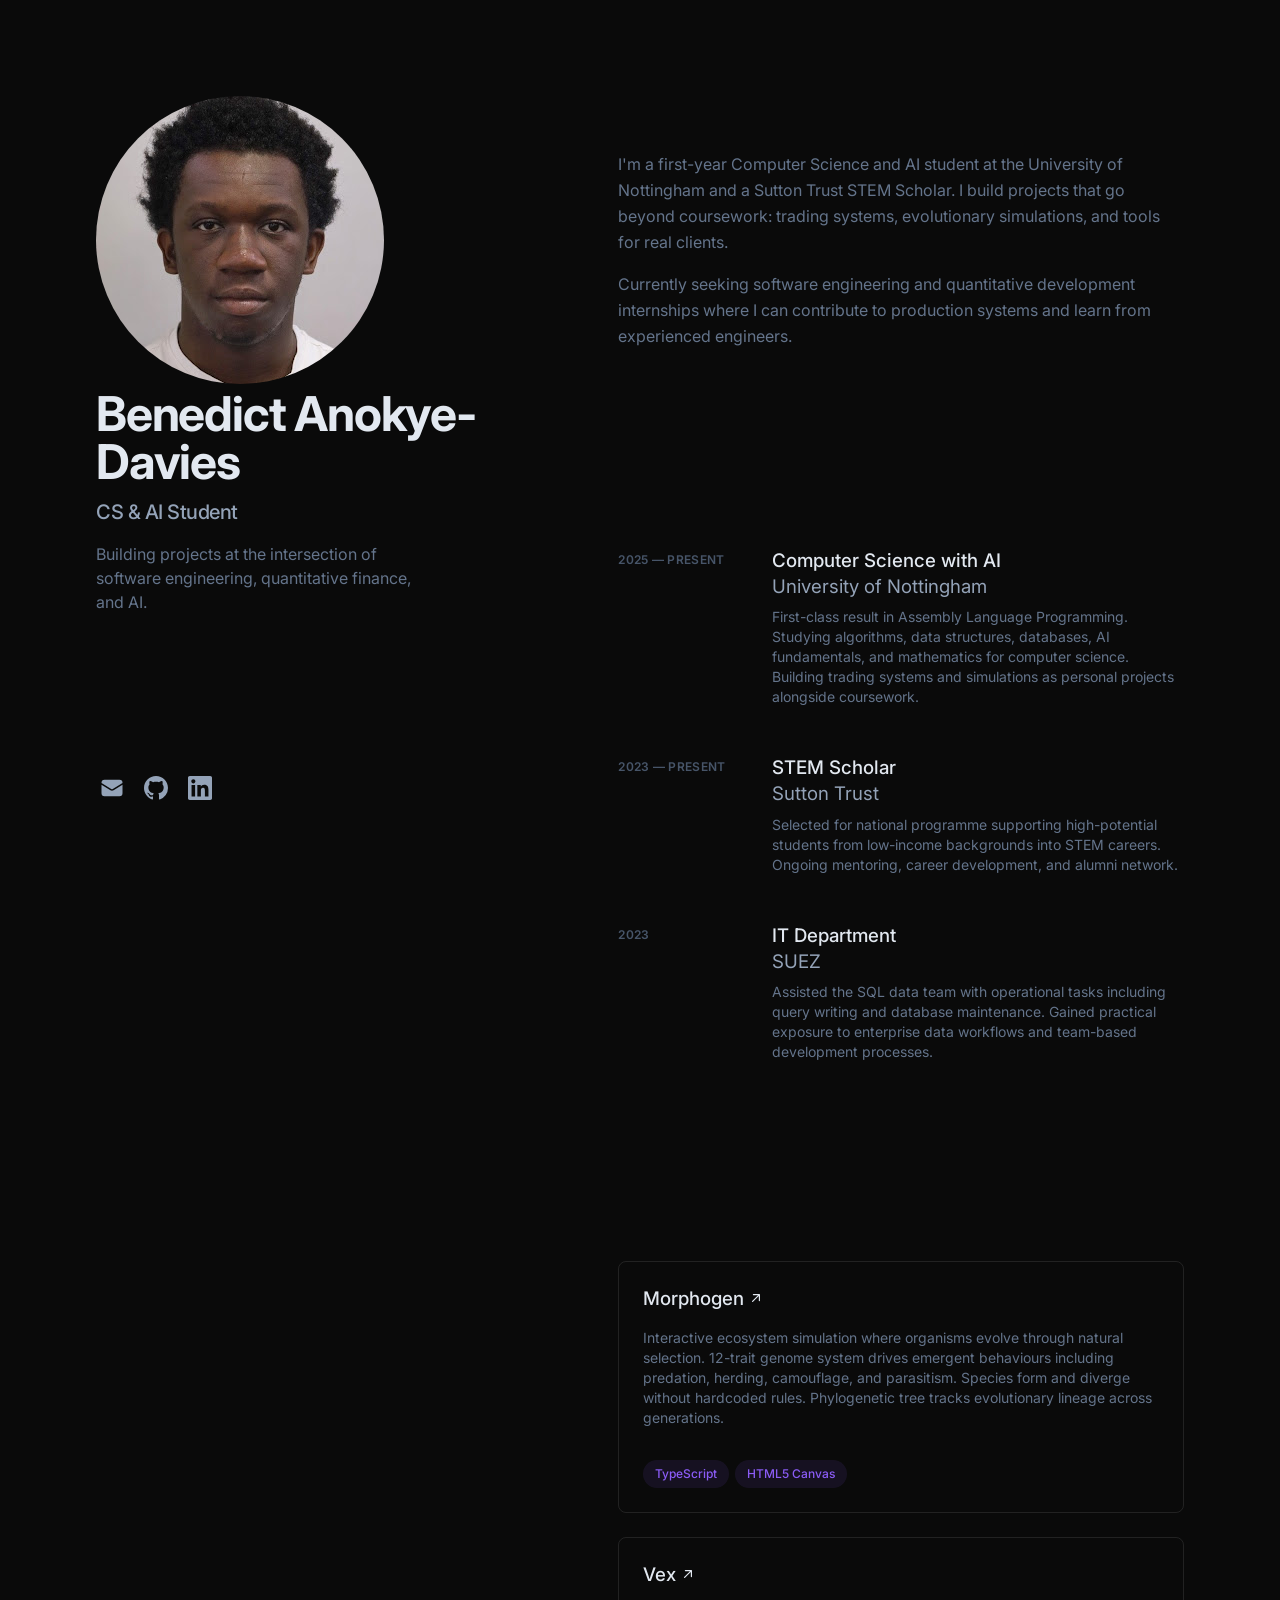
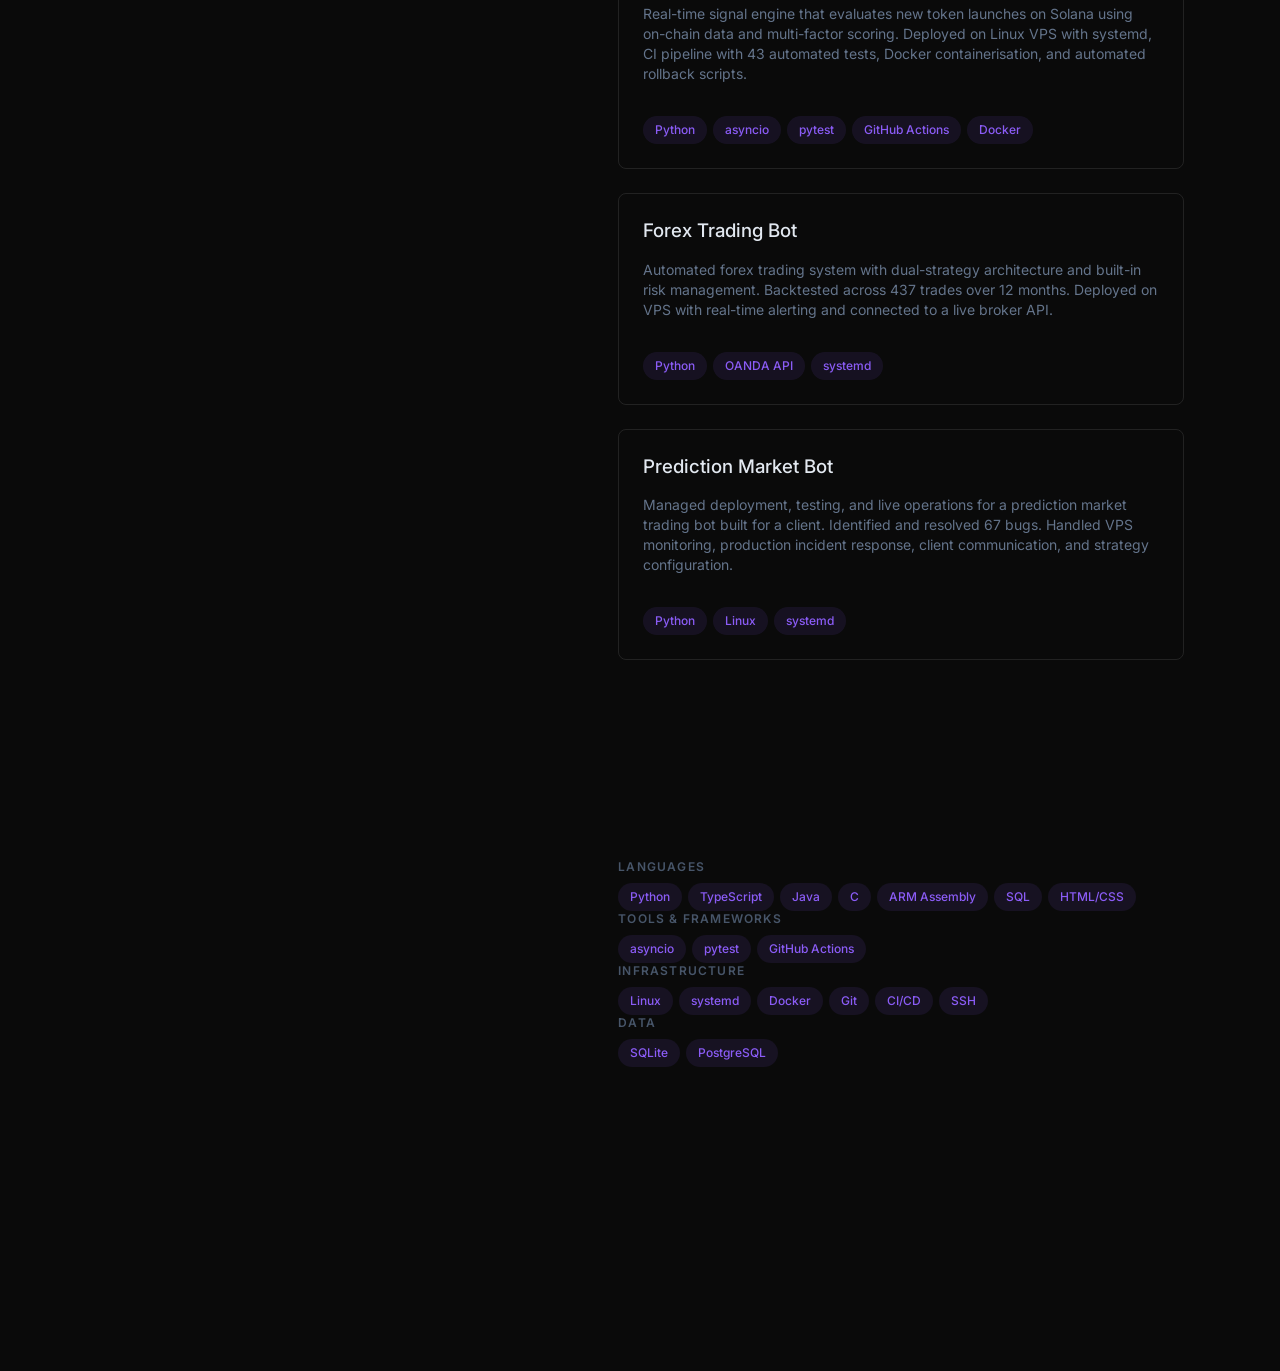
==== index.html @ 40951873 "Clean up portfolio: remove Atlas, fix tech stacks, honest skills" ====
<!DOCTYPE html>
<html lang="en" class="scroll-smooth">
<head>
    <meta charset="UTF-8">
    <meta name="viewport" content="width=device-width, initial-scale=1.0">
    <title>Benedict Anokye-Davies</title>
    <meta name="description" content="Computer Science and AI student at the University of Nottingham, building projects at the intersection of software engineering and quantitative finance.">
    <link rel="preconnect" href="https://fonts.googleapis.com">
    <link rel="preconnect" href="https://fonts.gstatic.com" crossorigin>
    <link href="https://fonts.googleapis.com/css2?family=Inter:wght@400;500;600;700&display=swap" rel="stylesheet">
    <link rel="stylesheet" href="css/style.css">
</head>
<body class="bg-navy text-slate antialiased selection:bg-violet selection:text-white">
    <div class="mx-auto min-h-screen max-w-screen-xl px-6 py-12 md:px-12 md:py-20 lg:px-24 lg:py-0">
        <div class="lg:flex lg:justify-between lg:gap-4">

            <header class="lg:sticky lg:top-0 lg:flex lg:max-h-screen lg:w-[48%] lg:flex-col lg:justify-between lg:py-24">
                <div>
                    <img src="assets/headshot.jpg" alt="Benedict Anokye-Davies" class="w-24 h-24 rounded-full object-cover object-top mb-6 ring-2 ring-white/10">
                    <h1 class="text-4xl font-bold tracking-tight text-white sm:text-5xl">
                        <a href="/">Benedict Anokye-Davies</a>
                    </h1>
                    <h2 class="mt-3 text-lg font-medium tracking-tight text-slate sm:text-xl">
                        CS &amp; AI Student
                    </h2>
                    <p class="mt-4 max-w-xs leading-normal text-muted">
                        Building projects at the intersection of software engineering, quantitative finance, and AI.
                    </p>

                    <nav class="nav hidden lg:block" aria-label="In-page jump links">
                        <ul class="mt-16 w-max">
                            <li>
                                <a class="group flex items-center py-3 active" href="#about">
                                    <span class="nav-indicator mr-4 h-px w-8 bg-slate transition-all group-hover:w-16 group-hover:bg-white group-focus-visible:w-16 group-focus-visible:bg-white motion-reduce:transition-none"></span>
                                    <span class="nav-text text-xs font-bold uppercase tracking-widest text-slate group-hover:text-white group-focus-visible:text-white">About</span>
                                </a>
                            </li>
                            <li>
                                <a class="group flex items-center py-3" href="#experience">
                                    <span class="nav-indicator mr-4 h-px w-8 bg-slate transition-all group-hover:w-16 group-hover:bg-white group-focus-visible:w-16 group-focus-visible:bg-white motion-reduce:transition-none"></span>
                                    <span class="nav-text text-xs font-bold uppercase tracking-widest text-slate group-hover:text-white group-focus-visible:text-white">Experience</span>
                                </a>
                            </li>
                            <li>
                                <a class="group flex items-center py-3" href="#projects">
                                    <span class="nav-indicator mr-4 h-px w-8 bg-slate transition-all group-hover:w-16 group-hover:bg-white group-focus-visible:w-16 group-focus-visible:bg-white motion-reduce:transition-none"></span>
                                    <span class="nav-text text-xs font-bold uppercase tracking-widest text-slate group-hover:text-white group-focus-visible:text-white">Projects</span>
                                </a>
                            </li>
                            <li>
                                <a class="group flex items-center py-3" href="#skills">
                                    <span class="nav-indicator mr-4 h-px w-8 bg-slate transition-all group-hover:w-16 group-hover:bg-white group-focus-visible:w-16 group-focus-visible:bg-white motion-reduce:transition-none"></span>
                                    <span class="nav-text text-xs font-bold uppercase tracking-widest text-slate group-hover:text-white group-focus-visible:text-white">Skills</span>
                                </a>
                            </li>
                        </ul>
                    </nav>
                </div>

                <ul class="ml-1 mt-8 flex items-center gap-5" aria-label="Social media">
                    <li class="shrink-0 text-xs">
                        <a class="block hover:text-white transition-colors text-slate" href="mailto:benanokye577@gmail.com" target="_blank" rel="noreferrer">
                            <span class="sr-only">Email</span>
                            <svg xmlns="http://www.w3.org/2000/svg" viewBox="0 0 24 24" fill="currentColor" class="h-6 w-6" aria-hidden="true">
                                <path d="M1.5 8.67v8.58a3 3 0 003 3h15a3 3 0 003-3V8.67l-8.928 5.493a3 3 0 01-3.144 0L1.5 8.67z" />
                                <path d="M22.5 6.908V6.75a3 3 0 00-3-3h-15a3 3 0 00-3 3v.158l9.714 5.978a1.5 1.5 0 001.572 0L22.5 6.908z" />
                            </svg>
                        </a>
                    </li>
                    <li class="shrink-0 text-xs">
                        <a class="block hover:text-white transition-colors text-slate" href="https://github.com/benedict-anokye-davies" target="_blank" rel="noreferrer">
                            <span class="sr-only">GitHub</span>
                            <svg xmlns="http://www.w3.org/2000/svg" viewBox="0 0 16 16" fill="currentColor" class="h-6 w-6" aria-hidden="true">
                                <path d="M8 0C3.58 0 0 3.58 0 8c0 3.54 2.29 6.53 5.47 7.59.4.07.55-.17.55-.38 0-.19-.01-.82-.01-1.49-2.01.37-2.53-.49-2.69-.94-.09-.23-.48-.94-.82-1.13-.28-.15-.68-.52-.01-.53.63-.01 1.08.58 1.23.82.72 1.21 1.87.87 2.33.66.07-.52.28-.87.51-1.07-1.78-.2-3.64-.89-3.64-3.95 0-.87.31-1.59.82-2.15-.08-.2-.36-1.02.08-2.12 0 0 .67-.21 2.2.82.64-.18 1.32-.27 2-.27.68 0 1.36.09 2 .27 1.53-1.04 2.2-.82 2.2-.82.44 1.1.16 1.92.08 2.12.51.56.82 1.27.82 2.15 0 3.07-1.87 3.75-3.65 3.95.29.25.54.73.54 1.48 0 1.07-.01 1.93-.01 2.2 0 .21.15.46.55.38A8.013 8.013 0 0016 8c0-4.42-3.58-8-8-8z"></path>
                            </svg>
                        </a>
                    </li>
                    <li class="shrink-0 text-xs">
                        <a class="block hover:text-white transition-colors text-slate" href="https://linkedin.com/in/benedict-anokye-davies" target="_blank" rel="noreferrer">
                            <span class="sr-only">LinkedIn</span>
                            <svg xmlns="http://www.w3.org/2000/svg" viewBox="0 0 24 24" fill="currentColor" class="h-6 w-6" aria-hidden="true">
                                <path d="M20.447 20.452h-3.554v-5.569c0-1.328-.027-3.037-1.852-3.037-1.853 0-2.136 1.445-2.136 2.939v5.667H9.351V9h3.414v1.561h.046c.477-.9 1.637-1.85 3.37-1.85 3.601 0 4.267 2.37 4.267 5.455v6.286zM5.337 7.433c-1.144 0-2.063-.926-2.063-2.065 0-1.138.92-2.063 2.063-2.063 1.14 0 2.064.925 2.064 2.063 0 1.139-.925 2.065-2.064 2.065zm1.782 13.019H3.555V9h3.564v11.452zM22.225 0H1.771C.792 0 0 .774 0 1.729v20.542C0 23.227.792 24 1.771 24h20.451C23.2 24 24 23.227 24 22.271V1.729C24 .774 23.2 0 22.222 0h.003z"/>
                            </svg>
                        </a>
                    </li>
                </ul>
            </header>

            <main id="content" class="pt-24 lg:w-[52%] lg:py-24">
                <section id="about" class="mb-16 scroll-mt-16 md:mb-24 lg:mb-36 lg:scroll-mt-24" aria-label="About me">
                    <div class="sticky top-0 z-20 -mx-6 mb-4 w-screen bg-navy/75 px-6 py-5 backdrop-blur md:-mx-12 md:px-12 lg:sr-only lg:relative lg:top-auto lg:mx-auto lg:w-full lg:px-0 lg:py-0 lg:opacity-0">
                        <h2 class="text-sm font-bold uppercase tracking-widest text-white">About</h2>
                    </div>
                    <div class="text-base leading-relaxed text-muted space-y-4">
                        <p>I'm a first-year Computer Science and AI student at the University of Nottingham and a Sutton Trust STEM Scholar. I build projects that go beyond coursework: trading systems, evolutionary simulations, and tools for real clients.</p>
                        <p>Currently seeking software engineering and quantitative development internships where I can contribute to production systems and learn from experienced engineers.</p>
                    </div>
                </section>

                <section id="experience" class="mb-16 scroll-mt-16 md:mb-24 lg:mb-36 lg:scroll-mt-24" aria-label="Work experience">
                    <div class="sticky top-0 z-20 -mx-6 mb-4 w-screen bg-navy/75 px-6 py-5 backdrop-blur md:-mx-12 md:px-12 lg:sr-only lg:relative lg:top-auto lg:mx-auto lg:w-full lg:px-0 lg:py-0 lg:opacity-0">
                        <h2 class="text-sm font-bold uppercase tracking-widest text-white">Experience</h2>
                    </div>
                    <ul class="space-y-12">
                        <li class="relative group">
                            <div class="group relative flex flex-col sm:flex-row gap-4 transition-all">
                                <header class="z-10 mt-1 mb-2 text-xs font-semibold uppercase tracking-wide text-dim sm:w-1/4" aria-label="2025 to Present">2025 &mdash; Present</header>
                                <div class="z-10 sm:w-3/4">
                                    <h3 class="font-medium leading-snug text-white">
                                        <div>Computer Science with AI</div>
                                        <div class="text-slate font-normal">University of Nottingham</div>
                                    </h3>
                                    <p class="mt-2 text-sm leading-normal text-muted">First-class result in Assembly Language Programming. Studying algorithms, data structures, databases, AI fundamentals, and mathematics for computer science. Building trading systems and simulations as personal projects alongside coursework.</p>
                                </div>
                            </div>
                        </li>
                        
                        <li class="relative group">
                            <div class="group relative flex flex-col sm:flex-row gap-4 transition-all">
                                <header class="z-10 mt-1 mb-2 text-xs font-semibold uppercase tracking-wide text-dim sm:w-1/4" aria-label="2023 to Present">2023 &mdash; Present</header>
                                <div class="z-10 sm:w-3/4">
                                    <h3 class="font-medium leading-snug text-white">
                                        <div>STEM Scholar</div>
                                        <div class="text-slate font-normal">Sutton Trust</div>
                                    </h3>
                                    <p class="mt-2 text-sm leading-normal text-muted">Selected for national programme supporting high-potential students from low-income backgrounds into STEM careers. Ongoing mentoring, career development, and alumni network.</p>
                                </div>
                            </div>
                        </li>
                        <li class="relative group">
                            <div class="group relative flex flex-col sm:flex-row gap-4 transition-all">
                                <header class="z-10 mt-1 mb-2 text-xs font-semibold uppercase tracking-wide text-dim sm:w-1/4" aria-label="2023">2023</header>
                                <div class="z-10 sm:w-3/4">
                                    <h3 class="font-medium leading-snug text-white">
                                        <div>IT Department</div>
                                        <div class="text-slate font-normal">SUEZ</div>
                                    </h3>
                                    <p class="mt-2 text-sm leading-normal text-muted">Assisted the SQL data team with operational tasks including query writing and database maintenance. Gained practical exposure to enterprise data workflows and team-based development processes.</p>
                                </div>
                            </div>
                        </li>
                    </ul>
                </section>

                <section id="projects" class="mb-16 scroll-mt-16 md:mb-24 lg:mb-36 lg:scroll-mt-24" aria-label="Selected projects">
                    <div class="sticky top-0 z-20 -mx-6 mb-4 w-screen bg-navy/75 px-6 py-5 backdrop-blur md:-mx-12 md:px-12 lg:sr-only lg:relative lg:top-auto lg:mx-auto lg:w-full lg:px-0 lg:py-0 lg:opacity-0">
                        <h2 class="text-sm font-bold uppercase tracking-widest text-white">Projects</h2>
                    </div>
                    <ul class="space-y-6">
                        <li class="mb-4">
                            <div class="group relative flex flex-col border border-white/10 rounded-lg p-6 hover:bg-white/[0.02] transition-colors">
                                <h3 class="font-medium leading-snug text-white mb-2">
                                    <a class="inline-flex items-baseline font-medium leading-tight text-white hover:text-violet focus-visible:text-violet transition-colors" href="https://github.com/benedict-anokye-davies/morphogen" target="_blank" rel="noreferrer" aria-label="Morphogen">
                                        <span>Morphogen<span class="inline-block"><svg xmlns="http://www.w3.org/2000/svg" viewBox="0 0 20 20" fill="currentColor" class="inline-block h-4 w-4 shrink-0 transition-transform group-hover/link:-translate-y-1 group-hover/link:translate-x-1 group-focus-visible/link:-translate-y-1 group-focus-visible/link:translate-x-1 motion-reduce:transition-none ml-1 translate-y-px" aria-hidden="true"><path fill-rule="evenodd" d="M5.22 14.78a.75.75 0 001.06 0l7.22-7.22v5.69a.75.75 0 001.5 0v-7.5a.75.75 0 00-.75-.75h-7.5a.75.75 0 000 1.5h5.69l-7.22 7.22a.75.75 0 000 1.06z" clip-rule="evenodd"></path></svg></span></span>
                                    </a>
                                </h3>
                                <p class="mt-2 text-sm leading-normal text-muted mb-4">
                                    Interactive ecosystem simulation where organisms evolve through natural selection. 12-trait genome system drives emergent behaviours including predation, herding, camouflage, and parasitism. Species form and diverge without hardcoded rules. Phylogenetic tree tracks evolutionary lineage across generations.
                                </p>
                                <ul class="mt-2 flex flex-wrap" aria-label="Technologies used:">
                                    <li class="mr-1.5 mt-2"><div class="flex items-center rounded-full bg-violet/10 px-3 py-1 text-xs font-medium leading-5 text-violet">TypeScript</div></li>
                                    <li class="mr-1.5 mt-2"><div class="flex items-center rounded-full bg-violet/10 px-3 py-1 text-xs font-medium leading-5 text-violet">HTML5 Canvas</div></li>
                                </ul>
                            </div>
                        </li>
                        <li class="mb-4">
                            <div class="group relative flex flex-col border border-white/10 rounded-lg p-6 hover:bg-white/[0.02] transition-colors">
                                <h3 class="font-medium leading-snug text-white mb-2">
                                    <a class="inline-flex items-baseline font-medium leading-tight text-white hover:text-violet focus-visible:text-violet transition-colors" href="https://github.com/benedict-anokye-davies/Vex" target="_blank" rel="noreferrer" aria-label="Vex">
                                        <span>Vex<span class="inline-block"><svg xmlns="http://www.w3.org/2000/svg" viewBox="0 0 20 20" fill="currentColor" class="inline-block h-4 w-4 shrink-0 transition-transform group-hover/link:-translate-y-1 group-hover/link:translate-x-1 group-focus-visible/link:-translate-y-1 group-focus-visible/link:translate-x-1 motion-reduce:transition-none ml-1 translate-y-px" aria-hidden="true"><path fill-rule="evenodd" d="M5.22 14.78a.75.75 0 001.06 0l7.22-7.22v5.69a.75.75 0 001.5 0v-7.5a.75.75 0 00-.75-.75h-7.5a.75.75 0 000 1.5h5.69l-7.22 7.22a.75.75 0 000 1.06z" clip-rule="evenodd"></path></svg></span></span>
                                    </a>
                                </h3>
                                <p class="mt-2 text-sm leading-normal text-muted mb-4">
                                    Real-time signal engine that evaluates new token launches on Solana using on-chain data and multi-factor scoring. Deployed on Linux VPS with systemd, CI pipeline with 43 automated tests, Docker containerisation, and automated rollback scripts.
                                </p>
                                <ul class="mt-2 flex flex-wrap" aria-label="Technologies used:">
                                    <li class="mr-1.5 mt-2"><div class="flex items-center rounded-full bg-violet/10 px-3 py-1 text-xs font-medium leading-5 text-violet">Python</div></li>
                                    <li class="mr-1.5 mt-2"><div class="flex items-center rounded-full bg-violet/10 px-3 py-1 text-xs font-medium leading-5 text-violet">asyncio</div></li>
                                    <li class="mr-1.5 mt-2"><div class="flex items-center rounded-full bg-violet/10 px-3 py-1 text-xs font-medium leading-5 text-violet">pytest</div></li>
                                    <li class="mr-1.5 mt-2"><div class="flex items-center rounded-full bg-violet/10 px-3 py-1 text-xs font-medium leading-5 text-violet">GitHub Actions</div></li>
                                    <li class="mr-1.5 mt-2"><div class="flex items-center rounded-full bg-violet/10 px-3 py-1 text-xs font-medium leading-5 text-violet">Docker</div></li>
                                </ul>
                            </div>
                        </li>
                        <li class="mb-4">
                            <div class="group relative flex flex-col border border-white/10 rounded-lg p-6 hover:bg-white/[0.02] transition-colors">
                                <h3 class="font-medium leading-snug text-white mb-2">
                                    <span class="inline-flex items-baseline font-medium leading-tight text-white">
                                        <span>Forex Trading Bot</span>
                                    </span>
                                </h3>
                                <p class="mt-2 text-sm leading-normal text-muted mb-4">
                                    Automated forex trading system with dual-strategy architecture and built-in risk management. Backtested across 437 trades over 12 months. Deployed on VPS with real-time alerting and connected to a live broker API.
                                </p>
                                <ul class="mt-2 flex flex-wrap" aria-label="Technologies used:">
                                    <li class="mr-1.5 mt-2"><div class="flex items-center rounded-full bg-violet/10 px-3 py-1 text-xs font-medium leading-5 text-violet">Python</div></li>
                                    <li class="mr-1.5 mt-2"><div class="flex items-center rounded-full bg-violet/10 px-3 py-1 text-xs font-medium leading-5 text-violet">OANDA API</div></li>
                                    <li class="mr-1.5 mt-2"><div class="flex items-center rounded-full bg-violet/10 px-3 py-1 text-xs font-medium leading-5 text-violet">systemd</div></li>
                                </ul>
                            </div>
                        </li>
                        <li class="mb-4">
                            <div class="group relative flex flex-col border border-white/10 rounded-lg p-6 hover:bg-white/[0.02] transition-colors">
                                <h3 class="font-medium leading-snug text-white mb-2">
                                    <span class="inline-flex items-baseline font-medium leading-tight text-white">
                                        <span>Prediction Market Bot</span>
                                    </span>
                                </h3>
                                <p class="mt-2 text-sm leading-normal text-muted mb-4">
                                    Managed deployment, testing, and live operations for a prediction market trading bot built for a client. Identified and resolved 67 bugs. Handled VPS monitoring, production incident response, client communication, and strategy configuration.
                                </p>
                                <ul class="mt-2 flex flex-wrap" aria-label="Technologies used:">
                                    <li class="mr-1.5 mt-2"><div class="flex items-center rounded-full bg-violet/10 px-3 py-1 text-xs font-medium leading-5 text-violet">Python</div></li>
                                    <li class="mr-1.5 mt-2"><div class="flex items-center rounded-full bg-violet/10 px-3 py-1 text-xs font-medium leading-5 text-violet">Linux</div></li>
                                    <li class="mr-1.5 mt-2"><div class="flex items-center rounded-full bg-violet/10 px-3 py-1 text-xs font-medium leading-5 text-violet">systemd</div></li>
                                </ul>
                            </div>
                        </li>
                    </ul>
                </section>

                <section id="skills" class="mb-16 scroll-mt-16 md:mb-24 lg:mb-36 lg:scroll-mt-24" aria-label="Technical skills">
                    <div class="sticky top-0 z-20 -mx-6 mb-4 w-screen bg-navy/75 px-6 py-5 backdrop-blur md:-mx-12 md:px-12 lg:sr-only lg:relative lg:top-auto lg:mx-auto lg:w-full lg:px-0 lg:py-0 lg:opacity-0">
                        <h2 class="text-sm font-bold uppercase tracking-widest text-white">Skills</h2>
                    </div>
                    <div class="space-y-8">
                        <div>
                            <h3 class="text-xs font-semibold uppercase tracking-widest text-dim mb-3">Languages</h3>
                            <ul class="flex flex-wrap" aria-label="Languages">
                                <li class="mr-1.5 mt-2"><div class="flex items-center rounded-full bg-violet/10 px-3 py-1 text-xs font-medium leading-5 text-violet">Python</div></li>
                                <li class="mr-1.5 mt-2"><div class="flex items-center rounded-full bg-violet/10 px-3 py-1 text-xs font-medium leading-5 text-violet">TypeScript</div></li>
                                <li class="mr-1.5 mt-2"><div class="flex items-center rounded-full bg-violet/10 px-3 py-1 text-xs font-medium leading-5 text-violet">Java</div></li>
                                <li class="mr-1.5 mt-2"><div class="flex items-center rounded-full bg-violet/10 px-3 py-1 text-xs font-medium leading-5 text-violet">C</div></li>
                                <li class="mr-1.5 mt-2"><div class="flex items-center rounded-full bg-violet/10 px-3 py-1 text-xs font-medium leading-5 text-violet">ARM Assembly</div></li>
                                <li class="mr-1.5 mt-2"><div class="flex items-center rounded-full bg-violet/10 px-3 py-1 text-xs font-medium leading-5 text-violet">SQL</div></li>
                                <li class="mr-1.5 mt-2"><div class="flex items-center rounded-full bg-violet/10 px-3 py-1 text-xs font-medium leading-5 text-violet">HTML/CSS</div></li>
                            </ul>
                        </div>
                        <div>
                            <h3 class="text-xs font-semibold uppercase tracking-widest text-dim mb-3">Tools & Frameworks</h3>
                            <ul class="flex flex-wrap" aria-label="Tools and Frameworks">
                                <li class="mr-1.5 mt-2"><div class="flex items-center rounded-full bg-violet/10 px-3 py-1 text-xs font-medium leading-5 text-violet">asyncio</div></li>
                                <li class="mr-1.5 mt-2"><div class="flex items-center rounded-full bg-violet/10 px-3 py-1 text-xs font-medium leading-5 text-violet">pytest</div></li>
                                <li class="mr-1.5 mt-2"><div class="flex items-center rounded-full bg-violet/10 px-3 py-1 text-xs font-medium leading-5 text-violet">GitHub Actions</div></li>
                            </ul>
                        </div>
                        <div>
                            <h3 class="text-xs font-semibold uppercase tracking-widest text-dim mb-3">Infrastructure</h3>
                            <ul class="flex flex-wrap" aria-label="Infrastructure">
                                <li class="mr-1.5 mt-2"><div class="flex items-center rounded-full bg-violet/10 px-3 py-1 text-xs font-medium leading-5 text-violet">Linux</div></li>
                                <li class="mr-1.5 mt-2"><div class="flex items-center rounded-full bg-violet/10 px-3 py-1 text-xs font-medium leading-5 text-violet">systemd</div></li>
                                <li class="mr-1.5 mt-2"><div class="flex items-center rounded-full bg-violet/10 px-3 py-1 text-xs font-medium leading-5 text-violet">Docker</div></li>
                                <li class="mr-1.5 mt-2"><div class="flex items-center rounded-full bg-violet/10 px-3 py-1 text-xs font-medium leading-5 text-violet">Git</div></li>
                                <li class="mr-1.5 mt-2"><div class="flex items-center rounded-full bg-violet/10 px-3 py-1 text-xs font-medium leading-5 text-violet">CI/CD</div></li>
                                <li class="mr-1.5 mt-2"><div class="flex items-center rounded-full bg-violet/10 px-3 py-1 text-xs font-medium leading-5 text-violet">SSH</div></li>
                            </ul>
                        </div>
                        <div>
                            <h3 class="text-xs font-semibold uppercase tracking-widest text-dim mb-3">Data</h3>
                            <ul class="flex flex-wrap" aria-label="Data">
                                <li class="mr-1.5 mt-2"><div class="flex items-center rounded-full bg-violet/10 px-3 py-1 text-xs font-medium leading-5 text-violet">SQLite</div></li>
                                <li class="mr-1.5 mt-2"><div class="flex items-center rounded-full bg-violet/10 px-3 py-1 text-xs font-medium leading-5 text-violet">PostgreSQL</div></li>
                            </ul>
                        </div>
                    </div>
                </section>

                <footer class="max-w-md pb-16 text-sm text-dim sm:pb-0">
                </footer>
            </main>
        </div>
    </div>
    <script src="js/main.js"></script>
</body>
</html>
---- css/style.css ----
/* Tailwind directives via CDN or compiled locally, falling back to vanilla CSS setup for safety based on the brief.
   The user specified flat colors, no animations except smooth scroll, clear structure. */

@import url('https://fonts.googleapis.com/css2?family=Inter:wght@400;500;600;700&display=swap');

:root {
  --navy: #0a0a0a;
  --slate: #94a3b8;
  --white: #e2e8f0;
  --violet: #8b5cf6;
  --muted: #64748b;
  --dim: #475569;
}

* {
  margin: 0;
  padding: 0;
  box-sizing: border-box;
}

html {
  scroll-behavior: smooth;
  font-family: 'Inter', sans-serif;
  background-color: var(--navy);
  color: var(--slate);
  line-height: 1.5;
}

body {
  -webkit-font-smoothing: antialiased;
  -moz-osx-font-smoothing: grayscale;
}

::selection {
  background-color: var(--violet);
  color: var(--white);
}

a {
  text-decoration: none;
  color: inherit;
}

ul {
  list-style: none;
}

/* Base utility classes manually injected to match the Tailwind classes used in HTML */
.bg-navy { background-color: var(--navy); }
.text-slate { color: var(--slate); }
.text-white { color: var(--white); }
.text-violet { color: var(--violet); }
.text-muted { color: var(--muted); }
.text-dim { color: var(--dim); }
.bg-violet { background-color: var(--violet); }

.min-h-screen { min-height: 100vh; }
.max-w-screen-xl { max-width: 1280px; }
.mx-auto { margin-left: auto; margin-right: auto; }
.px-6 { padding-left: 1.5rem; padding-right: 1.5rem; }
.py-12 { padding-top: 3rem; padding-bottom: 3rem; }

@media (min-width: 768px) {
  .md\:px-12 { padding-left: 3rem; padding-right: 3rem; }
  .md\:py-20 { padding-top: 5rem; padding-bottom: 5rem; }
}

@media (min-width: 1024px) {
  .lg\:px-24 { padding-left: 6rem; padding-right: 6rem; }
  .lg\:py-0 { padding-top: 0; padding-bottom: 0; }
  .lg\:flex { display: flex; }
  .lg\:justify-between { justify-content: space-between; }
  .lg\:gap-4 { gap: 1rem; }
  .lg\:sticky { position: sticky; }
  .lg\:top-0 { top: 0; }
  .lg\:max-h-screen { max-height: 100vh; }
  .lg\:w-\[48\%\] { width: 48%; }
  .lg\:w-\[52\%\] { width: 52%; }
  .lg\:flex-col { flex-direction: column; }
  .lg\:py-24 { padding-top: 6rem; padding-bottom: 6rem; }
  .lg\:block { display: block; }
  .lg\:sr-only { position: absolute; width: 1px; height: 1px; padding: 0; margin: -1px; overflow: hidden; clip: rect(0, 0, 0, 0); white-space: nowrap; border-width: 0; }
  .lg\:opacity-0 { opacity: 0; }
}

.text-4xl { font-size: 2.25rem; line-height: 2.5rem; }
.sm\:text-5xl { font-size: 3rem; line-height: 1; }
.font-bold { font-weight: 700; }
.tracking-tight { letter-spacing: -0.025em; }
.text-lg { font-size: 1.125rem; line-height: 1.75rem; }
.sm\:text-xl { font-size: 1.25rem; line-height: 1.75rem; }
.font-medium { font-weight: 500; }
.mt-3 { margin-top: 0.75rem; }
.mt-4 { margin-top: 1rem; }
.max-w-xs { max-width: 20rem; }
.leading-normal { line-height: 1.5; }

.hidden { display: none; }
.mt-16 { margin-top: 4rem; }
.w-max { width: max-content; }
.flex { display: flex; }
.items-center { align-items: center; }
.py-3 { padding-top: 0.75rem; padding-bottom: 0.75rem; }
.mr-4 { margin-right: 1rem; }
.h-px { height: 1px; }
.w-8 { width: 2rem; }
.bg-slate { background-color: var(--slate); }
.transition-all { transition-property: all; transition-timing-function: cubic-bezier(0.4, 0, 0.2, 1); transition-duration: 150ms; }
.text-xs { font-size: 0.75rem; line-height: 1rem; }
.uppercase { text-transform: uppercase; }
.tracking-widest { letter-spacing: 0.1em; }

/* Nav interactions */
.nav-indicator {
  transition: width 0.2s ease, background-color 0.2s ease;
}
.nav-text {
  transition: color 0.2s ease;
}
.group:hover .nav-indicator, .group.active .nav-indicator {
  width: 4rem;
  background-color: var(--white);
}
.group:hover .nav-text, .group.active .nav-text {
  color: var(--white);
}

.ml-1 { margin-left: 0.25rem; }
.mt-8 { margin-top: 2rem; }
.gap-5 { gap: 1.25rem; }
.shrink-0 { flex-shrink: 0; }
.block { display: block; }
.transition-colors { transition-property: color, background-color, border-color, text-decoration-color, fill, stroke; transition-timing-function: cubic-bezier(0.4, 0, 0.2, 1); transition-duration: 150ms; }
.h-6 { height: 1.5rem; }
.w-6 { width: 1.5rem; }
.hover\:text-white:hover { color: var(--white); }
.sr-only { position: absolute; width: 1px; height: 1px; padding: 0; margin: -1px; overflow: hidden; clip: rect(0, 0, 0, 0); white-space: nowrap; border-width: 0; }

.pt-24 { padding-top: 6rem; }
.mb-16 { margin-bottom: 4rem; }
.scroll-mt-16 { scroll-margin-top: 4rem; }
@media (min-width: 768px) {
  .md\:mb-24 { margin-bottom: 6rem; }
}
@media (min-width: 1024px) {
  .lg\:mb-36 { margin-bottom: 9rem; }
  .lg\:scroll-mt-24 { scroll-margin-top: 6rem; }
}

.sticky { position: sticky; }
.z-20 { z-index: 20; }
.-mx-6 { margin-left: -1.5rem; margin-right: -1.5rem; }
.mb-4 { margin-bottom: 1rem; }
.w-screen { width: 100vw; }
.bg-navy\/75 { background-color: rgba(10, 10, 10, 0.75); }
.py-5 { padding-top: 1.25rem; padding-bottom: 1.25rem; }
.backdrop-blur { backdrop-filter: blur(8px); }

.text-base { font-size: 1rem; line-height: 1.5rem; }
.leading-relaxed { line-height: 1.625; }
.space-y-4 > :not([hidden]) ~ :not([hidden]) { margin-top: 1rem; }
.space-y-12 > :not([hidden]) ~ :not([hidden]) { margin-top: 3rem; }
.space-y-6 > :not([hidden]) ~ :not([hidden]) { margin-top: 1.5rem; }

.relative { position: relative; }
.flex-col { flex-direction: column; }
@media (min-width: 640px) {
  .sm\:flex-row { flex-direction: row; }
  .sm\:w-1\/4 { width: 25%; }
  .sm\:w-3\/4 { width: 75%; }
  .sm\:pb-0 { padding-bottom: 0; }
}
.gap-4 { gap: 1rem; }
.z-10 { z-index: 10; }
.mt-1 { margin-top: 0.25rem; }
.mb-2 { margin-bottom: 0.5rem; }
.font-semibold { font-weight: 600; }
.tracking-wide { letter-spacing: 0.025em; }
.leading-snug { line-height: 1.375; }

.border { border-width: 1px; }
.border-white\/10 { border-color: rgba(255, 255, 255, 0.1); border-style: solid; }
.rounded-lg { border-radius: 0.5rem; }
.p-6 { padding: 1.5rem; }
.hover\:bg-white\/\[0\.02\]:hover { background-color: rgba(255, 255, 255, 0.02); }

.inline-flex { display: inline-flex; }
.items-baseline { align-items: baseline; }
.leading-tight { line-height: 1.25; }
.hover\:text-violet:hover { color: var(--violet); }
.focus-visible\:text-violet:focus-visible { color: var(--violet); }
.inline-block { display: inline-block; }
.h-4 { height: 1rem; }
.w-4 { width: 1rem; }
.transition-transform { transition-property: transform; transition-timing-function: cubic-bezier(0.4, 0, 0.2, 1); transition-duration: 150ms; }
.ml-1 { margin-left: 0.25rem; }
.translate-y-px { transform: translateY(1px); }
.group:hover .group-hover\/link\:-translate-y-1 { transform: translateY(-0.25rem); }
.group:hover .group-hover\/link\:translate-x-1 { transform: translateX(0.25rem) translateY(-0.25rem); }

.text-sm { font-size: 0.875rem; line-height: 1.25rem; }
.mt-2 { margin-top: 0.5rem; }
.flex-wrap { flex-wrap: wrap; }
.mr-1\.5 { margin-right: 0.375rem; }
.rounded-full { border-radius: 9999px; }
.bg-violet\/10 { background-color: rgba(139, 92, 246, 0.1); }
.px-3 { padding-left: 0.75rem; padding-right: 0.75rem; }
.py-1 { padding-top: 0.25rem; padding-bottom: 0.25rem; }
.leading-5 { line-height: 1.25rem; }

.max-w-md { max-width: 28rem; }
.pb-16 { padding-bottom: 4rem; }

.font-normal { font-weight: 400; }
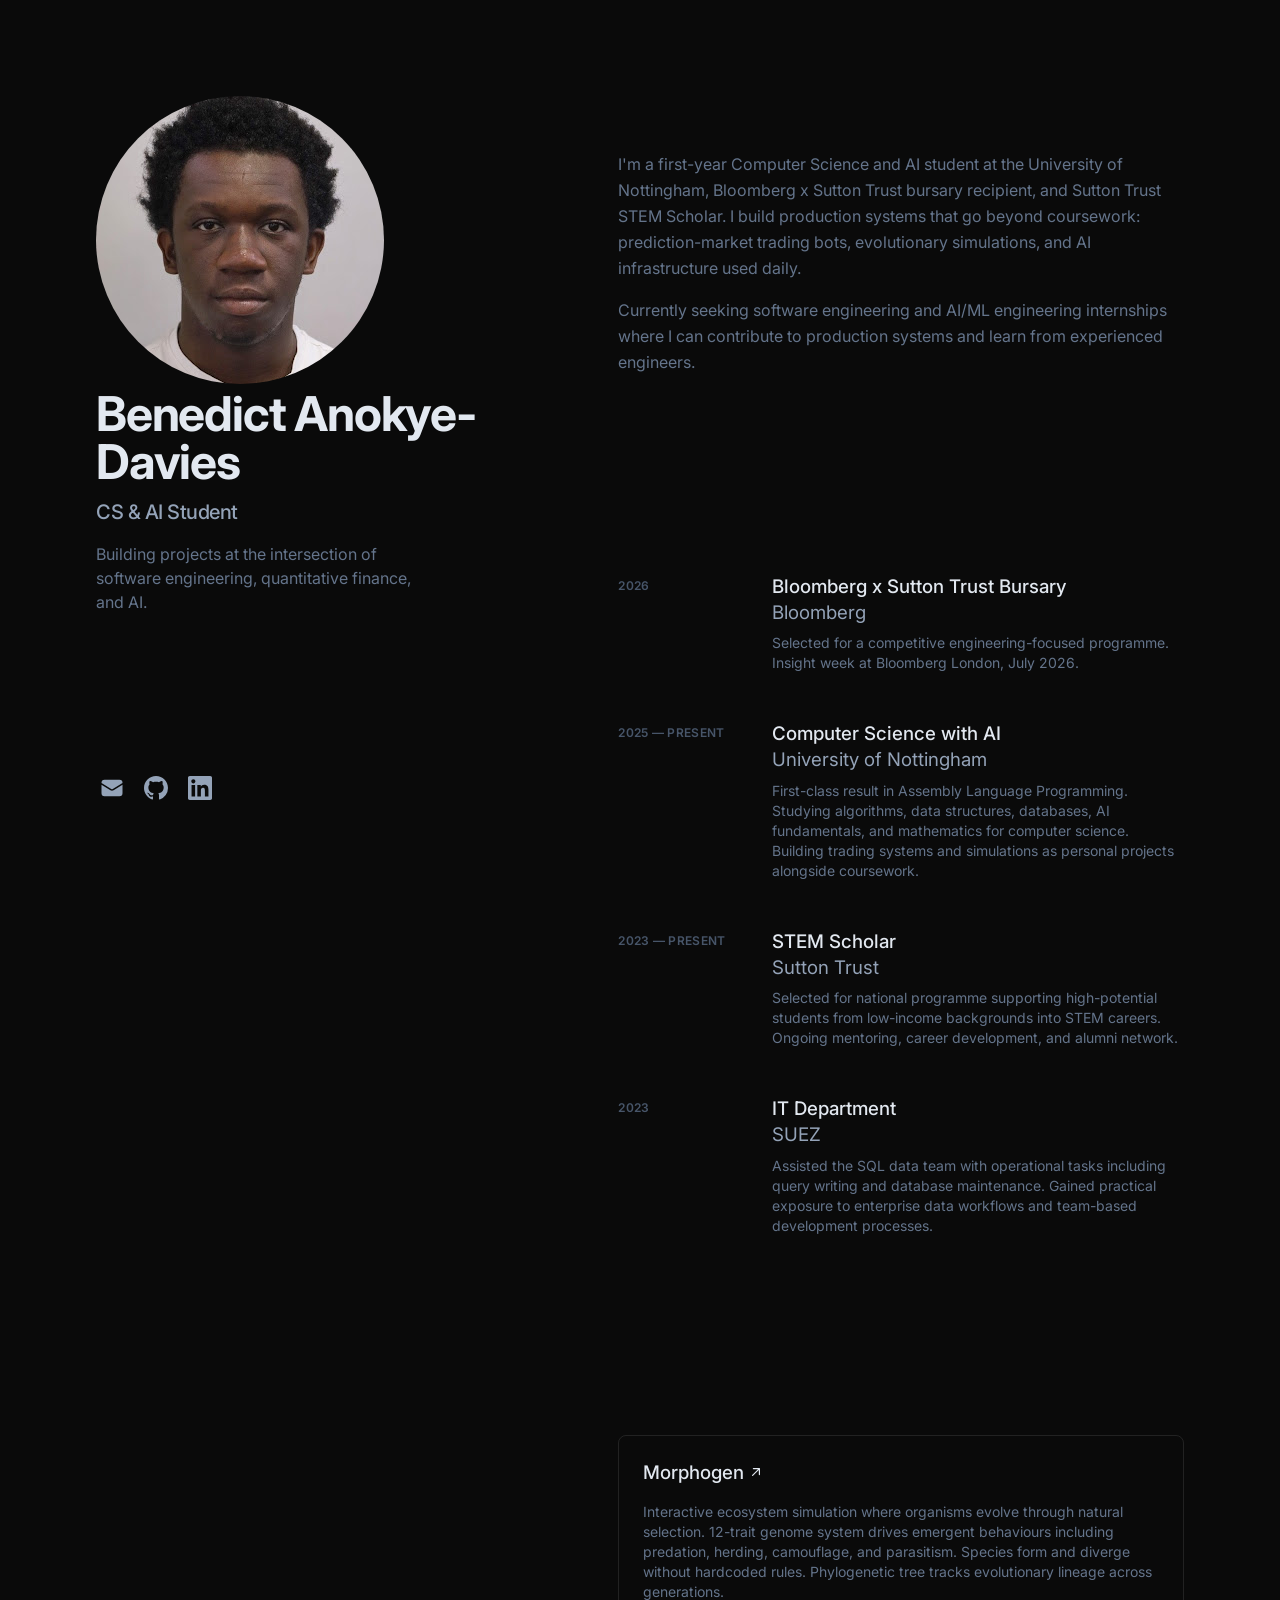
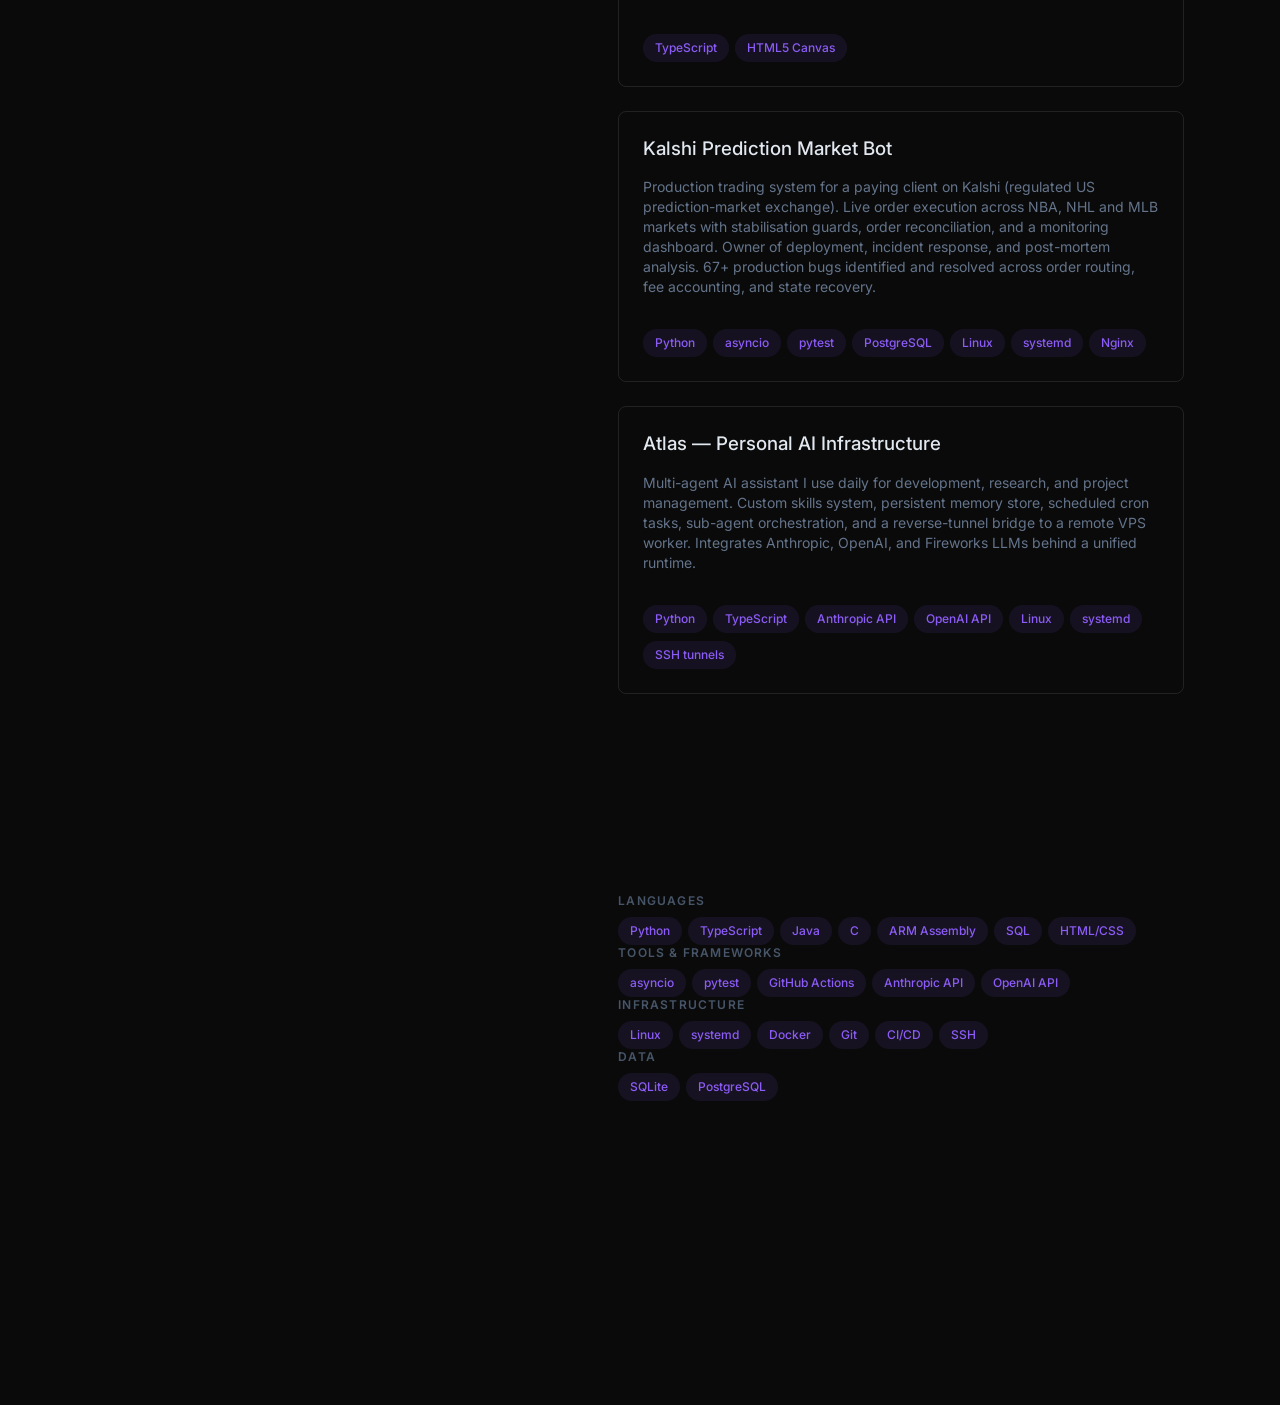
==== commit e1967bed: "Refresh portfolio: Bloomberg bursary, swap Vex/Forex for Kalshi V3 + Atlas, AI/ML internship framing" ====
--- a/index.html
+++ b/index.html
@@ -92,8 +92,8 @@
                         <h2 class="text-sm font-bold uppercase tracking-widest text-white">About</h2>
                     </div>
                     <div class="text-base leading-relaxed text-muted space-y-4">
-                        <p>I'm a first-year Computer Science and AI student at the University of Nottingham and a Sutton Trust STEM Scholar. I build projects that go beyond coursework: trading systems, evolutionary simulations, and tools for real clients.</p>
-                        <p>Currently seeking software engineering and quantitative development internships where I can contribute to production systems and learn from experienced engineers.</p>
+                        <p>I'm a first-year Computer Science and AI student at the University of Nottingham, Bloomberg x Sutton Trust bursary recipient, and Sutton Trust STEM Scholar. I build production systems that go beyond coursework: prediction-market trading bots, evolutionary simulations, and AI infrastructure used daily.</p>
+                        <p>Currently seeking software engineering and AI/ML engineering internships where I can contribute to production systems and learn from experienced engineers.</p>
                     </div>
                 </section>
 
@@ -102,6 +102,18 @@
                         <h2 class="text-sm font-bold uppercase tracking-widest text-white">Experience</h2>
                     </div>
                     <ul class="space-y-12">
+                        <li class="relative group">
+                            <div class="group relative flex flex-col sm:flex-row gap-4 transition-all">
+                                <header class="z-10 mt-1 mb-2 text-xs font-semibold uppercase tracking-wide text-dim sm:w-1/4" aria-label="2026">2026</header>
+                                <div class="z-10 sm:w-3/4">
+                                    <h3 class="font-medium leading-snug text-white">
+                                        <div>Bloomberg x Sutton Trust Bursary</div>
+                                        <div class="text-slate font-normal">Bloomberg</div>
+                                    </h3>
+                                    <p class="mt-2 text-sm leading-normal text-muted">Selected for a competitive engineering-focused programme. Insight week at Bloomberg London, July 2026.</p>
+                                </div>
+                            </div>
+                        </li>
                         <li class="relative group">
                             <div class="group relative flex flex-col sm:flex-row gap-4 transition-all">
                                 <header class="z-10 mt-1 mb-2 text-xs font-semibold uppercase tracking-wide text-dim sm:w-1/4" aria-label="2025 to Present">2025 &mdash; Present</header>
@@ -166,19 +178,21 @@
                         <li class="mb-4">
                             <div class="group relative flex flex-col border border-white/10 rounded-lg p-6 hover:bg-white/[0.02] transition-colors">
                                 <h3 class="font-medium leading-snug text-white mb-2">
-                                    <a class="inline-flex items-baseline font-medium leading-tight text-white hover:text-violet focus-visible:text-violet transition-colors" href="https://github.com/benedict-anokye-davies/Vex" target="_blank" rel="noreferrer" aria-label="Vex">
-                                        <span>Vex<span class="inline-block"><svg xmlns="http://www.w3.org/2000/svg" viewBox="0 0 20 20" fill="currentColor" class="inline-block h-4 w-4 shrink-0 transition-transform group-hover/link:-translate-y-1 group-hover/link:translate-x-1 group-focus-visible/link:-translate-y-1 group-focus-visible/link:translate-x-1 motion-reduce:transition-none ml-1 translate-y-px" aria-hidden="true"><path fill-rule="evenodd" d="M5.22 14.78a.75.75 0 001.06 0l7.22-7.22v5.69a.75.75 0 001.5 0v-7.5a.75.75 0 00-.75-.75h-7.5a.75.75 0 000 1.5h5.69l-7.22 7.22a.75.75 0 000 1.06z" clip-rule="evenodd"></path></svg></span></span>
-                                    </a>
+                                    <span class="inline-flex items-baseline font-medium leading-tight text-white">
+                                        <span>Kalshi Prediction Market Bot</span>
+                                    </span>
                                 </h3>
                                 <p class="mt-2 text-sm leading-normal text-muted mb-4">
-                                    Real-time signal engine that evaluates new token launches on Solana using on-chain data and multi-factor scoring. Deployed on Linux VPS with systemd, CI pipeline with 43 automated tests, Docker containerisation, and automated rollback scripts.
+                                    Production trading system for a paying client on Kalshi (regulated US prediction-market exchange). Live order execution across NBA, NHL and MLB markets with stabilisation guards, order reconciliation, and a monitoring dashboard. Owner of deployment, incident response, and post-mortem analysis. 67+ production bugs identified and resolved across order routing, fee accounting, and state recovery.
                                 </p>
                                 <ul class="mt-2 flex flex-wrap" aria-label="Technologies used:">
                                     <li class="mr-1.5 mt-2"><div class="flex items-center rounded-full bg-violet/10 px-3 py-1 text-xs font-medium leading-5 text-violet">Python</div></li>
                                     <li class="mr-1.5 mt-2"><div class="flex items-center rounded-full bg-violet/10 px-3 py-1 text-xs font-medium leading-5 text-violet">asyncio</div></li>
                                     <li class="mr-1.5 mt-2"><div class="flex items-center rounded-full bg-violet/10 px-3 py-1 text-xs font-medium leading-5 text-violet">pytest</div></li>
-                                    <li class="mr-1.5 mt-2"><div class="flex items-center rounded-full bg-violet/10 px-3 py-1 text-xs font-medium leading-5 text-violet">GitHub Actions</div></li>
-                                    <li class="mr-1.5 mt-2"><div class="flex items-center rounded-full bg-violet/10 px-3 py-1 text-xs font-medium leading-5 text-violet">Docker</div></li>
+                                    <li class="mr-1.5 mt-2"><div class="flex items-center rounded-full bg-violet/10 px-3 py-1 text-xs font-medium leading-5 text-violet">PostgreSQL</div></li>
+                                    <li class="mr-1.5 mt-2"><div class="flex items-center rounded-full bg-violet/10 px-3 py-1 text-xs font-medium leading-5 text-violet">Linux</div></li>
+                                    <li class="mr-1.5 mt-2"><div class="flex items-center rounded-full bg-violet/10 px-3 py-1 text-xs font-medium leading-5 text-violet">systemd</div></li>
+                                    <li class="mr-1.5 mt-2"><div class="flex items-center rounded-full bg-violet/10 px-3 py-1 text-xs font-medium leading-5 text-violet">Nginx</div></li>
                                 </ul>
                             </div>
                         </li>
@@ -186,33 +200,20 @@
                             <div class="group relative flex flex-col border border-white/10 rounded-lg p-6 hover:bg-white/[0.02] transition-colors">
                                 <h3 class="font-medium leading-snug text-white mb-2">
                                     <span class="inline-flex items-baseline font-medium leading-tight text-white">
-                                        <span>Forex Trading Bot</span>
+                                        <span>Atlas &mdash; Personal AI Infrastructure</span>
                                     </span>
                                 </h3>
                                 <p class="mt-2 text-sm leading-normal text-muted mb-4">
-                                    Automated forex trading system with dual-strategy architecture and built-in risk management. Backtested across 437 trades over 12 months. Deployed on VPS with real-time alerting and connected to a live broker API.
+                                    Multi-agent AI assistant I use daily for development, research, and project management. Custom skills system, persistent memory store, scheduled cron tasks, sub-agent orchestration, and a reverse-tunnel bridge to a remote VPS worker. Integrates Anthropic, OpenAI, and Fireworks LLMs behind a unified runtime.
                                 </p>
                                 <ul class="mt-2 flex flex-wrap" aria-label="Technologies used:">
                                     <li class="mr-1.5 mt-2"><div class="flex items-center rounded-full bg-violet/10 px-3 py-1 text-xs font-medium leading-5 text-violet">Python</div></li>
-                                    <li class="mr-1.5 mt-2"><div class="flex items-center rounded-full bg-violet/10 px-3 py-1 text-xs font-medium leading-5 text-violet">OANDA API</div></li>
-                                    <li class="mr-1.5 mt-2"><div class="flex items-center rounded-full bg-violet/10 px-3 py-1 text-xs font-medium leading-5 text-violet">systemd</div></li>
-                                </ul>
-                            </div>
-                        </li>
-                        <li class="mb-4">
-                            <div class="group relative flex flex-col border border-white/10 rounded-lg p-6 hover:bg-white/[0.02] transition-colors">
-                                <h3 class="font-medium leading-snug text-white mb-2">
-                                    <span class="inline-flex items-baseline font-medium leading-tight text-white">
-                                        <span>Prediction Market Bot</span>
-                                    </span>
-                                </h3>
-                                <p class="mt-2 text-sm leading-normal text-muted mb-4">
-                                    Managed deployment, testing, and live operations for a prediction market trading bot built for a client. Identified and resolved 67 bugs. Handled VPS monitoring, production incident response, client communication, and strategy configuration.
-                                </p>
-                                <ul class="mt-2 flex flex-wrap" aria-label="Technologies used:">
-                                    <li class="mr-1.5 mt-2"><div class="flex items-center rounded-full bg-violet/10 px-3 py-1 text-xs font-medium leading-5 text-violet">Python</div></li>
+                                    <li class="mr-1.5 mt-2"><div class="flex items-center rounded-full bg-violet/10 px-3 py-1 text-xs font-medium leading-5 text-violet">TypeScript</div></li>
+                                    <li class="mr-1.5 mt-2"><div class="flex items-center rounded-full bg-violet/10 px-3 py-1 text-xs font-medium leading-5 text-violet">Anthropic API</div></li>
+                                    <li class="mr-1.5 mt-2"><div class="flex items-center rounded-full bg-violet/10 px-3 py-1 text-xs font-medium leading-5 text-violet">OpenAI API</div></li>
                                     <li class="mr-1.5 mt-2"><div class="flex items-center rounded-full bg-violet/10 px-3 py-1 text-xs font-medium leading-5 text-violet">Linux</div></li>
                                     <li class="mr-1.5 mt-2"><div class="flex items-center rounded-full bg-violet/10 px-3 py-1 text-xs font-medium leading-5 text-violet">systemd</div></li>
+                                    <li class="mr-1.5 mt-2"><div class="flex items-center rounded-full bg-violet/10 px-3 py-1 text-xs font-medium leading-5 text-violet">SSH tunnels</div></li>
                                 </ul>
                             </div>
                         </li>
@@ -242,6 +243,8 @@
                                 <li class="mr-1.5 mt-2"><div class="flex items-center rounded-full bg-violet/10 px-3 py-1 text-xs font-medium leading-5 text-violet">asyncio</div></li>
                                 <li class="mr-1.5 mt-2"><div class="flex items-center rounded-full bg-violet/10 px-3 py-1 text-xs font-medium leading-5 text-violet">pytest</div></li>
                                 <li class="mr-1.5 mt-2"><div class="flex items-center rounded-full bg-violet/10 px-3 py-1 text-xs font-medium leading-5 text-violet">GitHub Actions</div></li>
+                                <li class="mr-1.5 mt-2"><div class="flex items-center rounded-full bg-violet/10 px-3 py-1 text-xs font-medium leading-5 text-violet">Anthropic API</div></li>
+                                <li class="mr-1.5 mt-2"><div class="flex items-center rounded-full bg-violet/10 px-3 py-1 text-xs font-medium leading-5 text-violet">OpenAI API</div></li>
                             </ul>
                         </div>
                         <div>
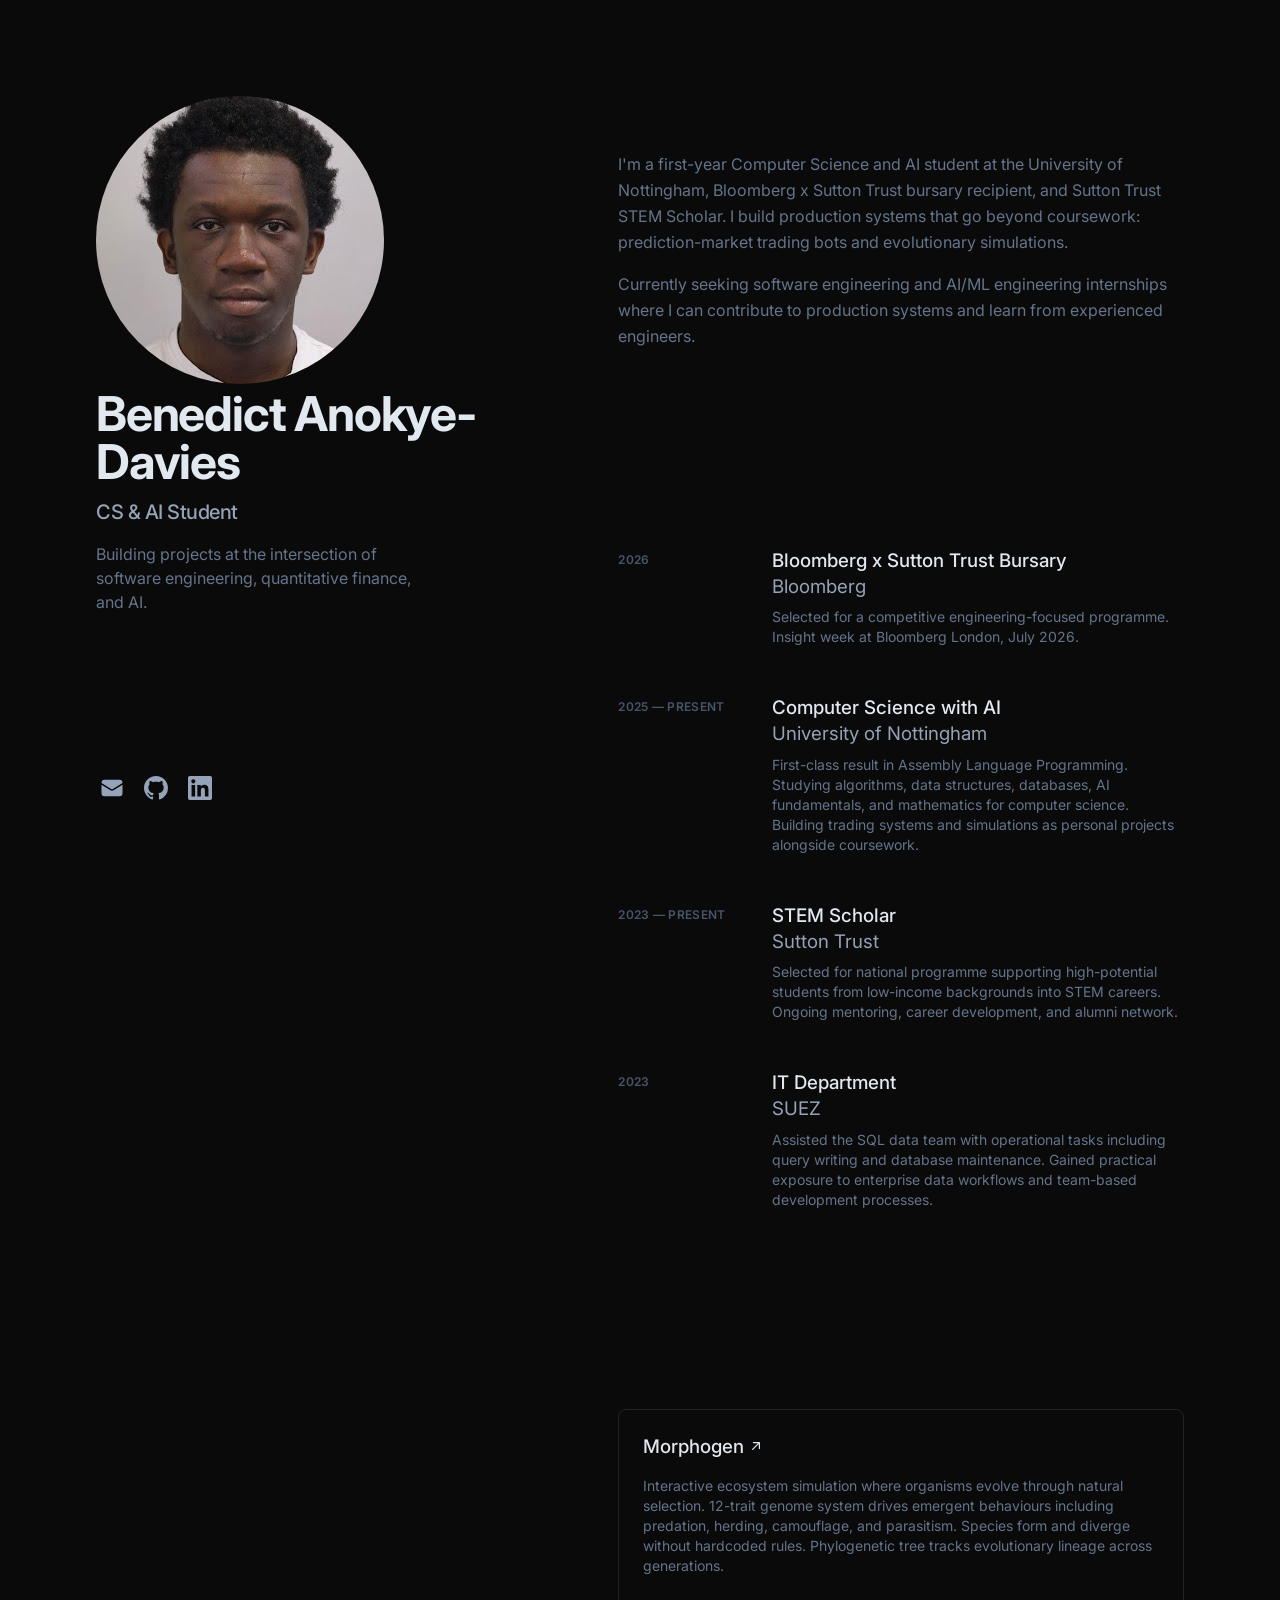
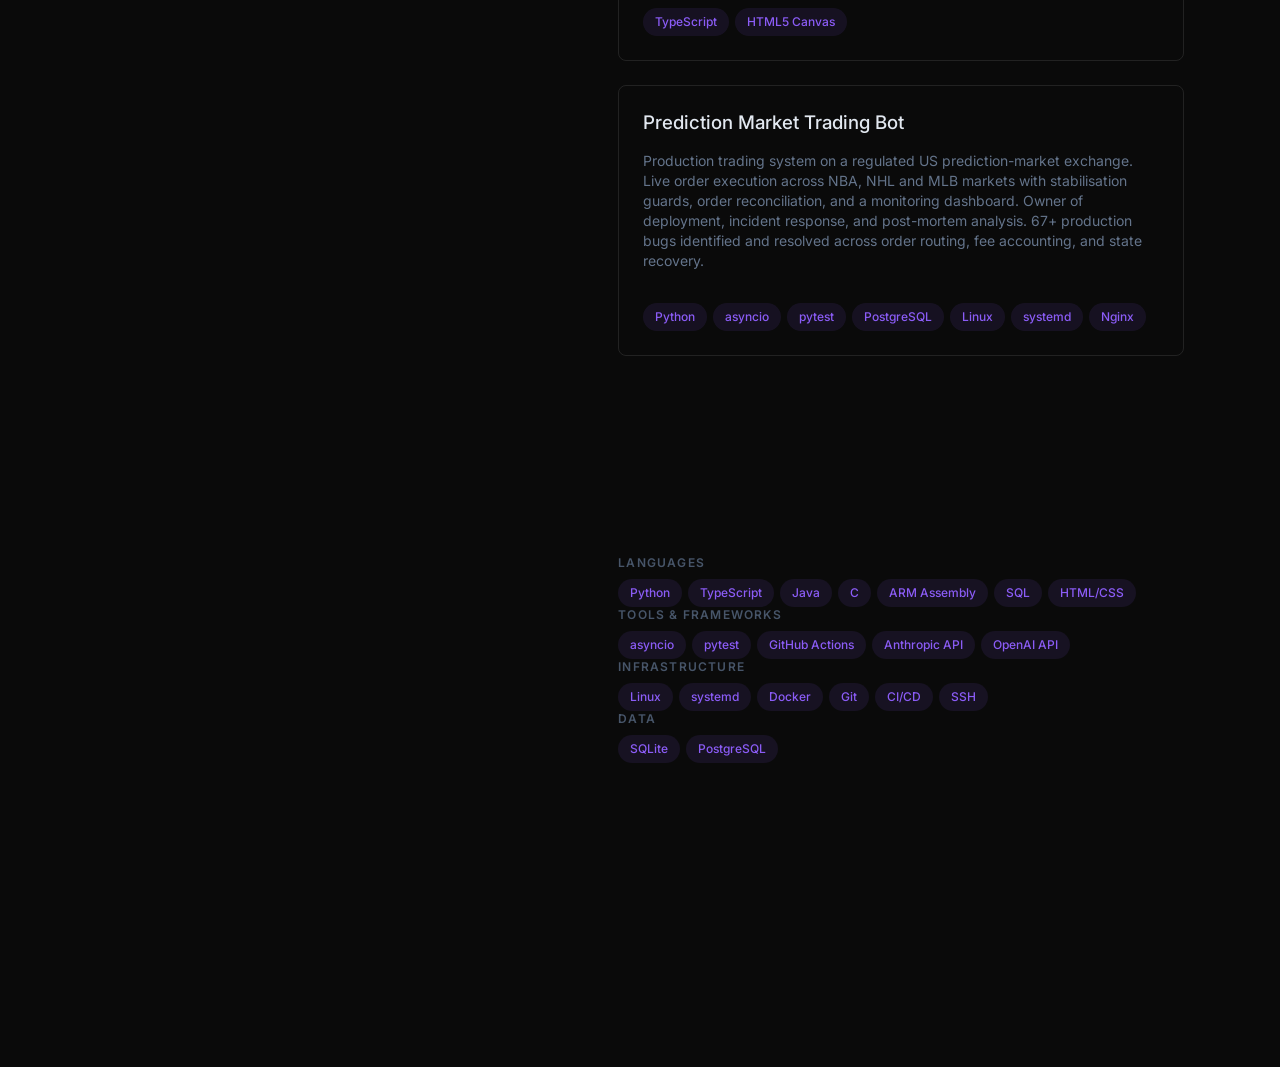
==== commit 2e38fe78: "Pull Atlas project (not mine to claim), de-name Kalshi client" ====
--- a/index.html
+++ b/index.html
@@ -92,7 +92,7 @@
                         <h2 class="text-sm font-bold uppercase tracking-widest text-white">About</h2>
                     </div>
                     <div class="text-base leading-relaxed text-muted space-y-4">
-                        <p>I'm a first-year Computer Science and AI student at the University of Nottingham, Bloomberg x Sutton Trust bursary recipient, and Sutton Trust STEM Scholar. I build production systems that go beyond coursework: prediction-market trading bots, evolutionary simulations, and AI infrastructure used daily.</p>
+                        <p>I'm a first-year Computer Science and AI student at the University of Nottingham, Bloomberg x Sutton Trust bursary recipient, and Sutton Trust STEM Scholar. I build production systems that go beyond coursework: prediction-market trading bots and evolutionary simulations.</p>
                         <p>Currently seeking software engineering and AI/ML engineering internships where I can contribute to production systems and learn from experienced engineers.</p>
                     </div>
                 </section>
@@ -179,11 +179,11 @@
                             <div class="group relative flex flex-col border border-white/10 rounded-lg p-6 hover:bg-white/[0.02] transition-colors">
                                 <h3 class="font-medium leading-snug text-white mb-2">
                                     <span class="inline-flex items-baseline font-medium leading-tight text-white">
-                                        <span>Kalshi Prediction Market Bot</span>
+                                        <span>Prediction Market Trading Bot</span>
                                     </span>
                                 </h3>
                                 <p class="mt-2 text-sm leading-normal text-muted mb-4">
-                                    Production trading system for a paying client on Kalshi (regulated US prediction-market exchange). Live order execution across NBA, NHL and MLB markets with stabilisation guards, order reconciliation, and a monitoring dashboard. Owner of deployment, incident response, and post-mortem analysis. 67+ production bugs identified and resolved across order routing, fee accounting, and state recovery.
+                                    Production trading system on a regulated US prediction-market exchange. Live order execution across NBA, NHL and MLB markets with stabilisation guards, order reconciliation, and a monitoring dashboard. Owner of deployment, incident response, and post-mortem analysis. 67+ production bugs identified and resolved across order routing, fee accounting, and state recovery.
                                 </p>
                                 <ul class="mt-2 flex flex-wrap" aria-label="Technologies used:">
                                     <li class="mr-1.5 mt-2"><div class="flex items-center rounded-full bg-violet/10 px-3 py-1 text-xs font-medium leading-5 text-violet">Python</div></li>
@@ -196,27 +196,6 @@
                                 </ul>
                             </div>
                         </li>
-                        <li class="mb-4">
-                            <div class="group relative flex flex-col border border-white/10 rounded-lg p-6 hover:bg-white/[0.02] transition-colors">
-                                <h3 class="font-medium leading-snug text-white mb-2">
-                                    <span class="inline-flex items-baseline font-medium leading-tight text-white">
-                                        <span>Atlas &mdash; Personal AI Infrastructure</span>
-                                    </span>
-                                </h3>
-                                <p class="mt-2 text-sm leading-normal text-muted mb-4">
-                                    Multi-agent AI assistant I use daily for development, research, and project management. Custom skills system, persistent memory store, scheduled cron tasks, sub-agent orchestration, and a reverse-tunnel bridge to a remote VPS worker. Integrates Anthropic, OpenAI, and Fireworks LLMs behind a unified runtime.
-                                </p>
-                                <ul class="mt-2 flex flex-wrap" aria-label="Technologies used:">
-                                    <li class="mr-1.5 mt-2"><div class="flex items-center rounded-full bg-violet/10 px-3 py-1 text-xs font-medium leading-5 text-violet">Python</div></li>
-                                    <li class="mr-1.5 mt-2"><div class="flex items-center rounded-full bg-violet/10 px-3 py-1 text-xs font-medium leading-5 text-violet">TypeScript</div></li>
-                                    <li class="mr-1.5 mt-2"><div class="flex items-center rounded-full bg-violet/10 px-3 py-1 text-xs font-medium leading-5 text-violet">Anthropic API</div></li>
-                                    <li class="mr-1.5 mt-2"><div class="flex items-center rounded-full bg-violet/10 px-3 py-1 text-xs font-medium leading-5 text-violet">OpenAI API</div></li>
-                                    <li class="mr-1.5 mt-2"><div class="flex items-center rounded-full bg-violet/10 px-3 py-1 text-xs font-medium leading-5 text-violet">Linux</div></li>
-                                    <li class="mr-1.5 mt-2"><div class="flex items-center rounded-full bg-violet/10 px-3 py-1 text-xs font-medium leading-5 text-violet">systemd</div></li>
-                                    <li class="mr-1.5 mt-2"><div class="flex items-center rounded-full bg-violet/10 px-3 py-1 text-xs font-medium leading-5 text-violet">SSH tunnels</div></li>
-                                </ul>
-                            </div>
-                        </li>
                     </ul>
                 </section>
 
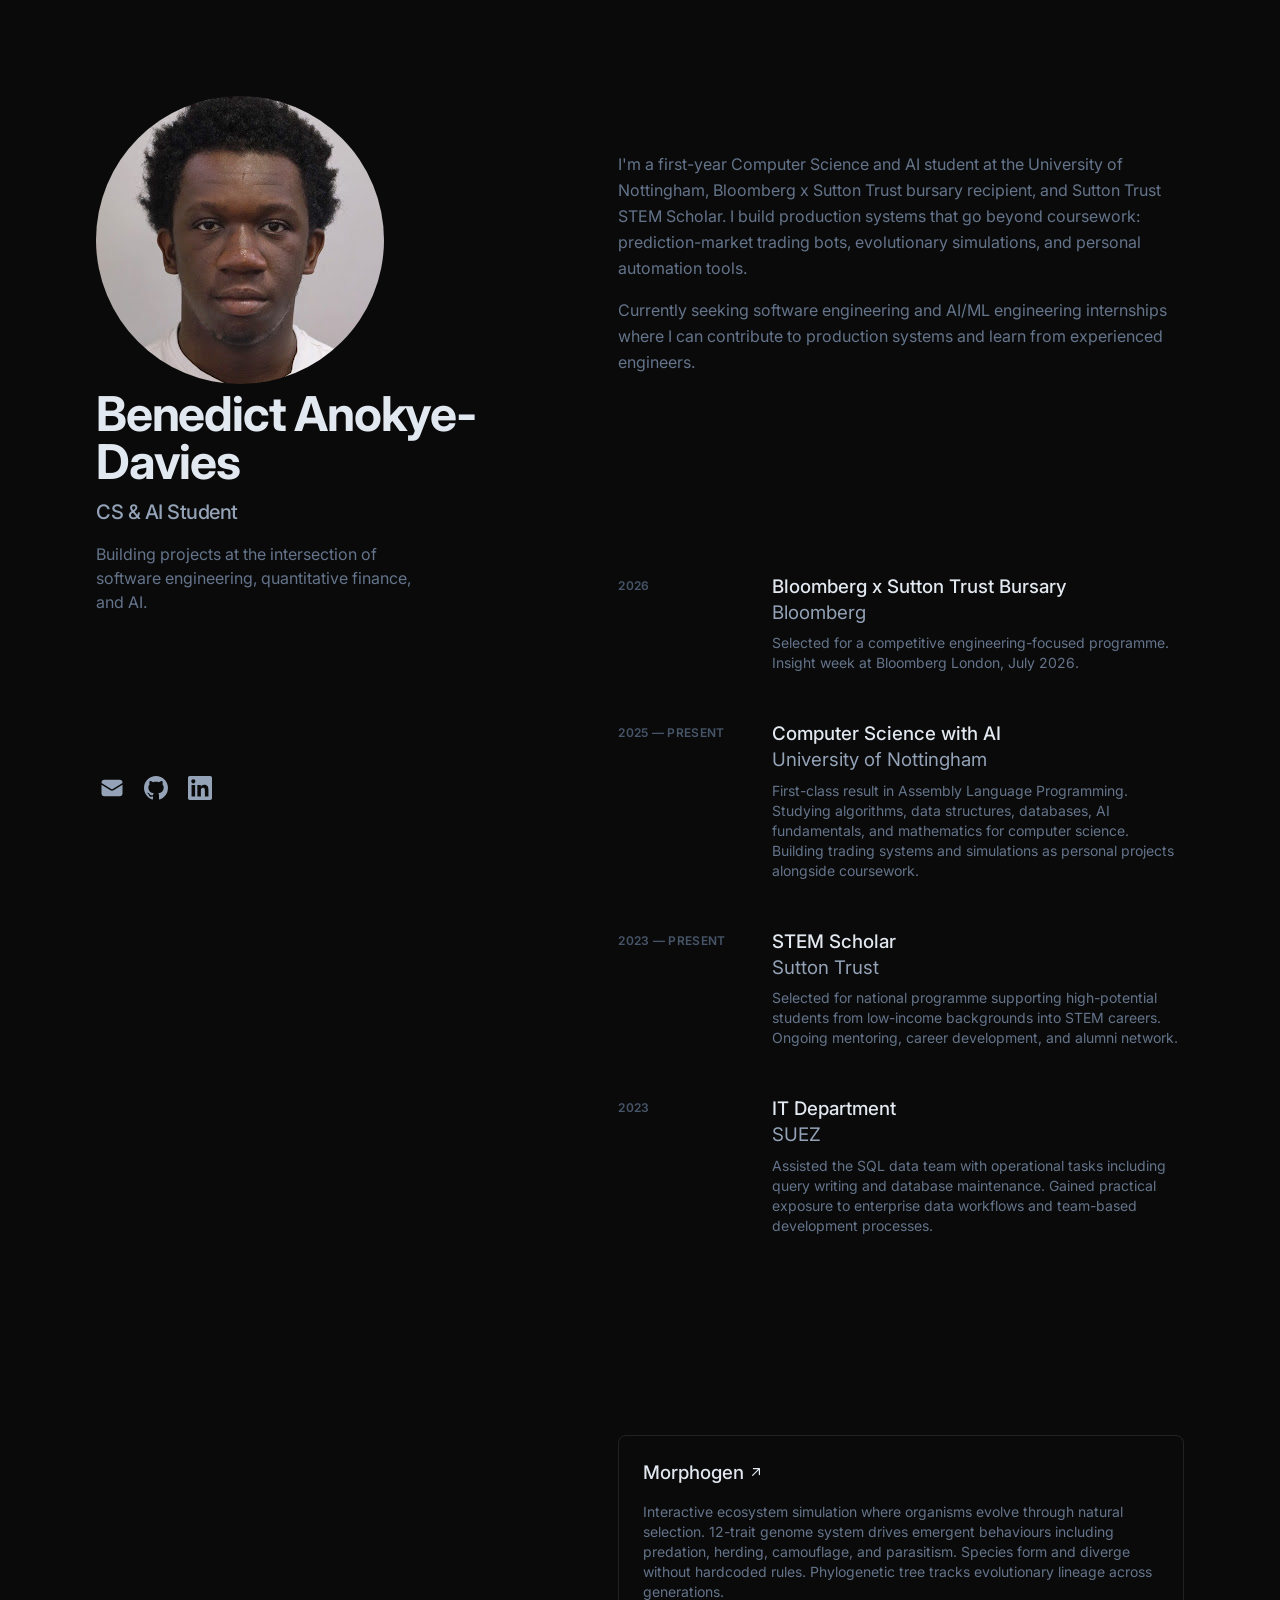
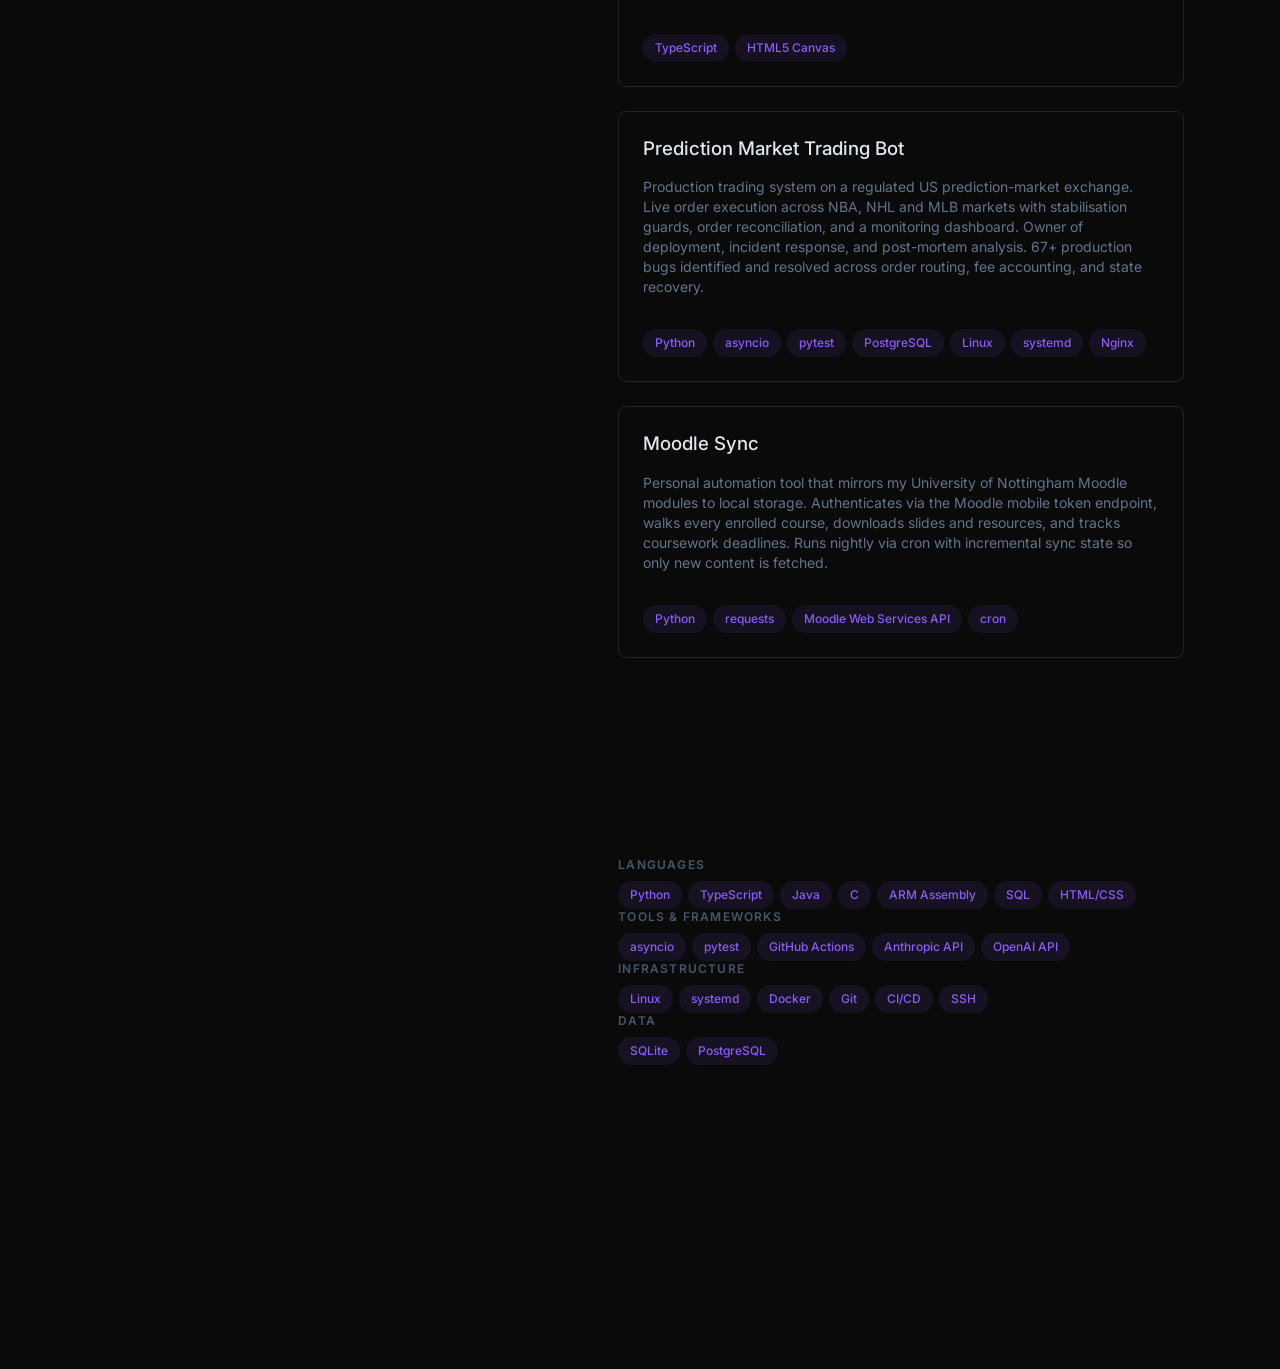
==== commit b9c049f5: "Add Moodle Sync project (mobile token API, nightly cron, deadline tracker)" ====
--- a/index.html
+++ b/index.html
@@ -92,7 +92,7 @@
                         <h2 class="text-sm font-bold uppercase tracking-widest text-white">About</h2>
                     </div>
                     <div class="text-base leading-relaxed text-muted space-y-4">
-                        <p>I'm a first-year Computer Science and AI student at the University of Nottingham, Bloomberg x Sutton Trust bursary recipient, and Sutton Trust STEM Scholar. I build production systems that go beyond coursework: prediction-market trading bots and evolutionary simulations.</p>
+                        <p>I'm a first-year Computer Science and AI student at the University of Nottingham, Bloomberg x Sutton Trust bursary recipient, and Sutton Trust STEM Scholar. I build production systems that go beyond coursework: prediction-market trading bots, evolutionary simulations, and personal automation tools.</p>
                         <p>Currently seeking software engineering and AI/ML engineering internships where I can contribute to production systems and learn from experienced engineers.</p>
                     </div>
                 </section>
@@ -196,6 +196,24 @@
                                 </ul>
                             </div>
                         </li>
+                        <li class="mb-4">
+                            <div class="group relative flex flex-col border border-white/10 rounded-lg p-6 hover:bg-white/[0.02] transition-colors">
+                                <h3 class="font-medium leading-snug text-white mb-2">
+                                    <span class="inline-flex items-baseline font-medium leading-tight text-white">
+                                        <span>Moodle Sync</span>
+                                    </span>
+                                </h3>
+                                <p class="mt-2 text-sm leading-normal text-muted mb-4">
+                                    Personal automation tool that mirrors my University of Nottingham Moodle modules to local storage. Authenticates via the Moodle mobile token endpoint, walks every enrolled course, downloads slides and resources, and tracks coursework deadlines. Runs nightly via cron with incremental sync state so only new content is fetched.
+                                </p>
+                                <ul class="mt-2 flex flex-wrap" aria-label="Technologies used:">
+                                    <li class="mr-1.5 mt-2"><div class="flex items-center rounded-full bg-violet/10 px-3 py-1 text-xs font-medium leading-5 text-violet">Python</div></li>
+                                    <li class="mr-1.5 mt-2"><div class="flex items-center rounded-full bg-violet/10 px-3 py-1 text-xs font-medium leading-5 text-violet">requests</div></li>
+                                    <li class="mr-1.5 mt-2"><div class="flex items-center rounded-full bg-violet/10 px-3 py-1 text-xs font-medium leading-5 text-violet">Moodle Web Services API</div></li>
+                                    <li class="mr-1.5 mt-2"><div class="flex items-center rounded-full bg-violet/10 px-3 py-1 text-xs font-medium leading-5 text-violet">cron</div></li>
+                                </ul>
+                            </div>
+                        </li>
                     </ul>
                 </section>
 
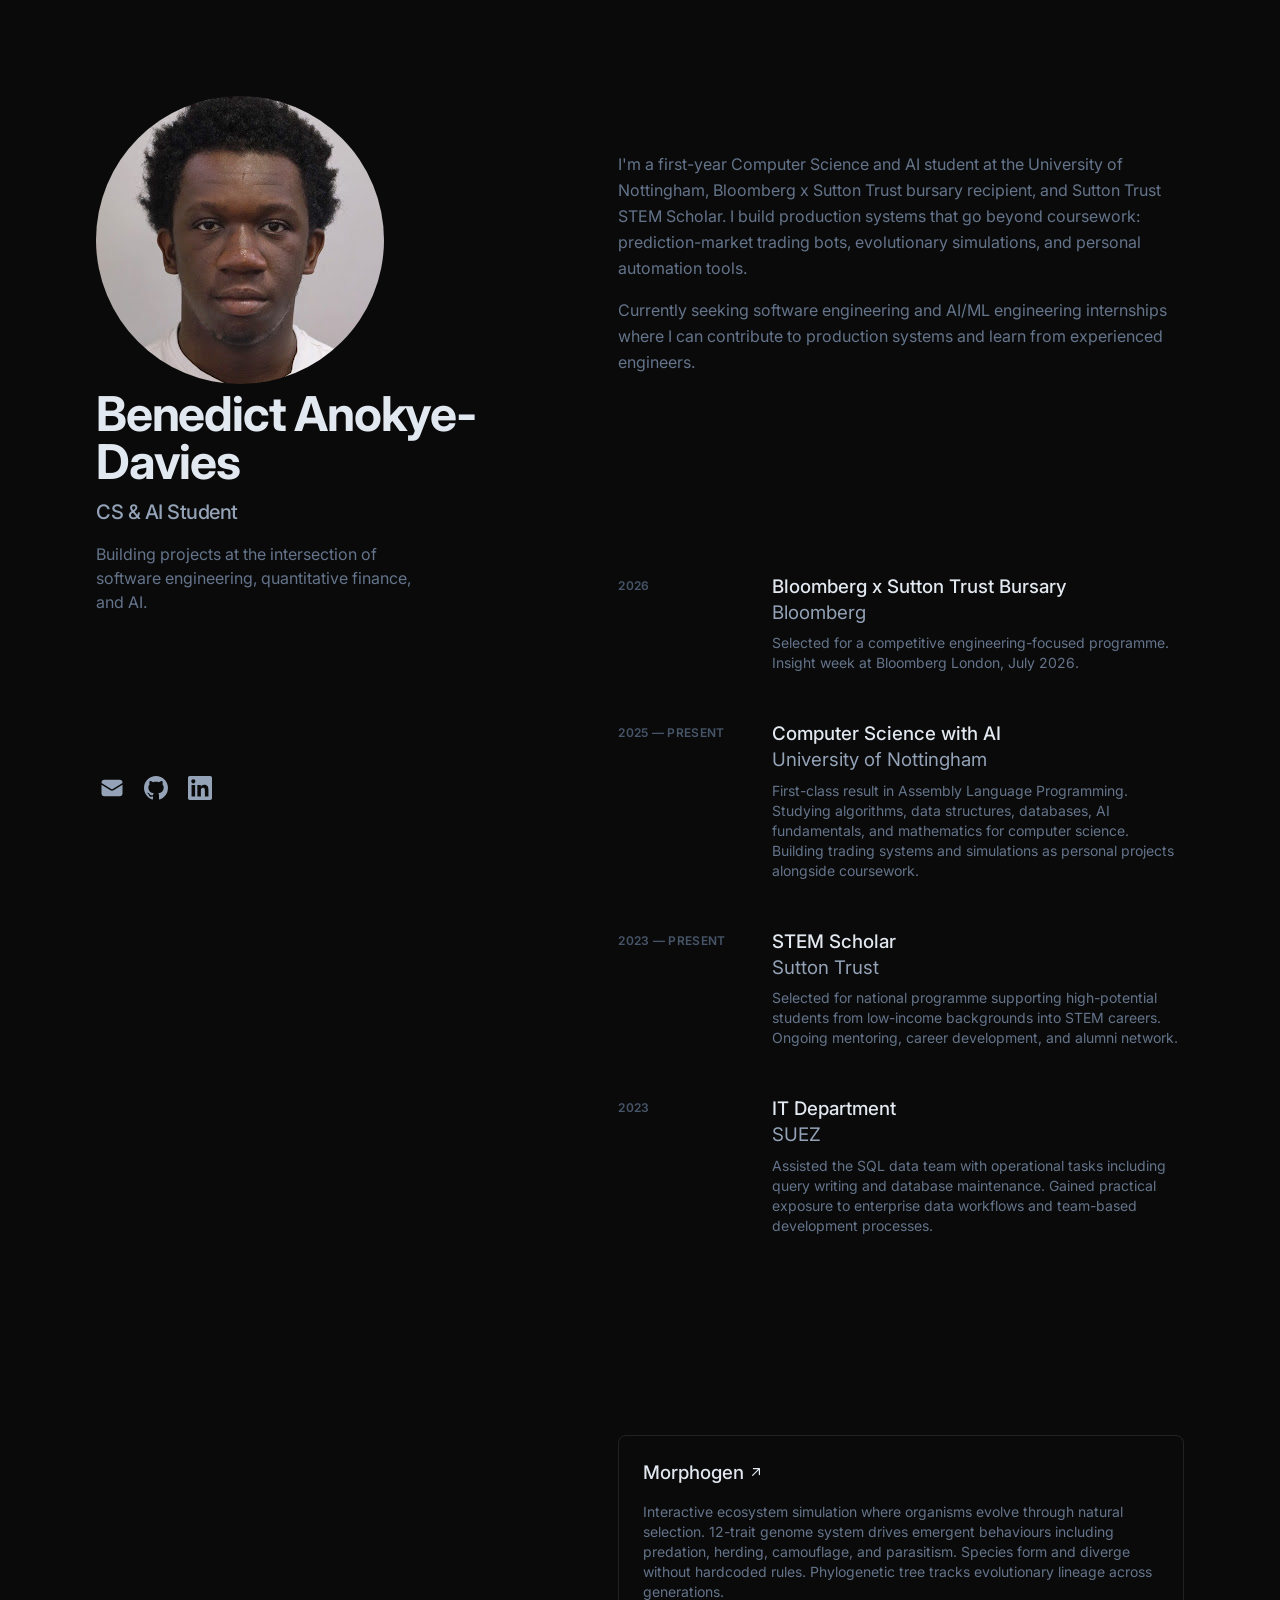
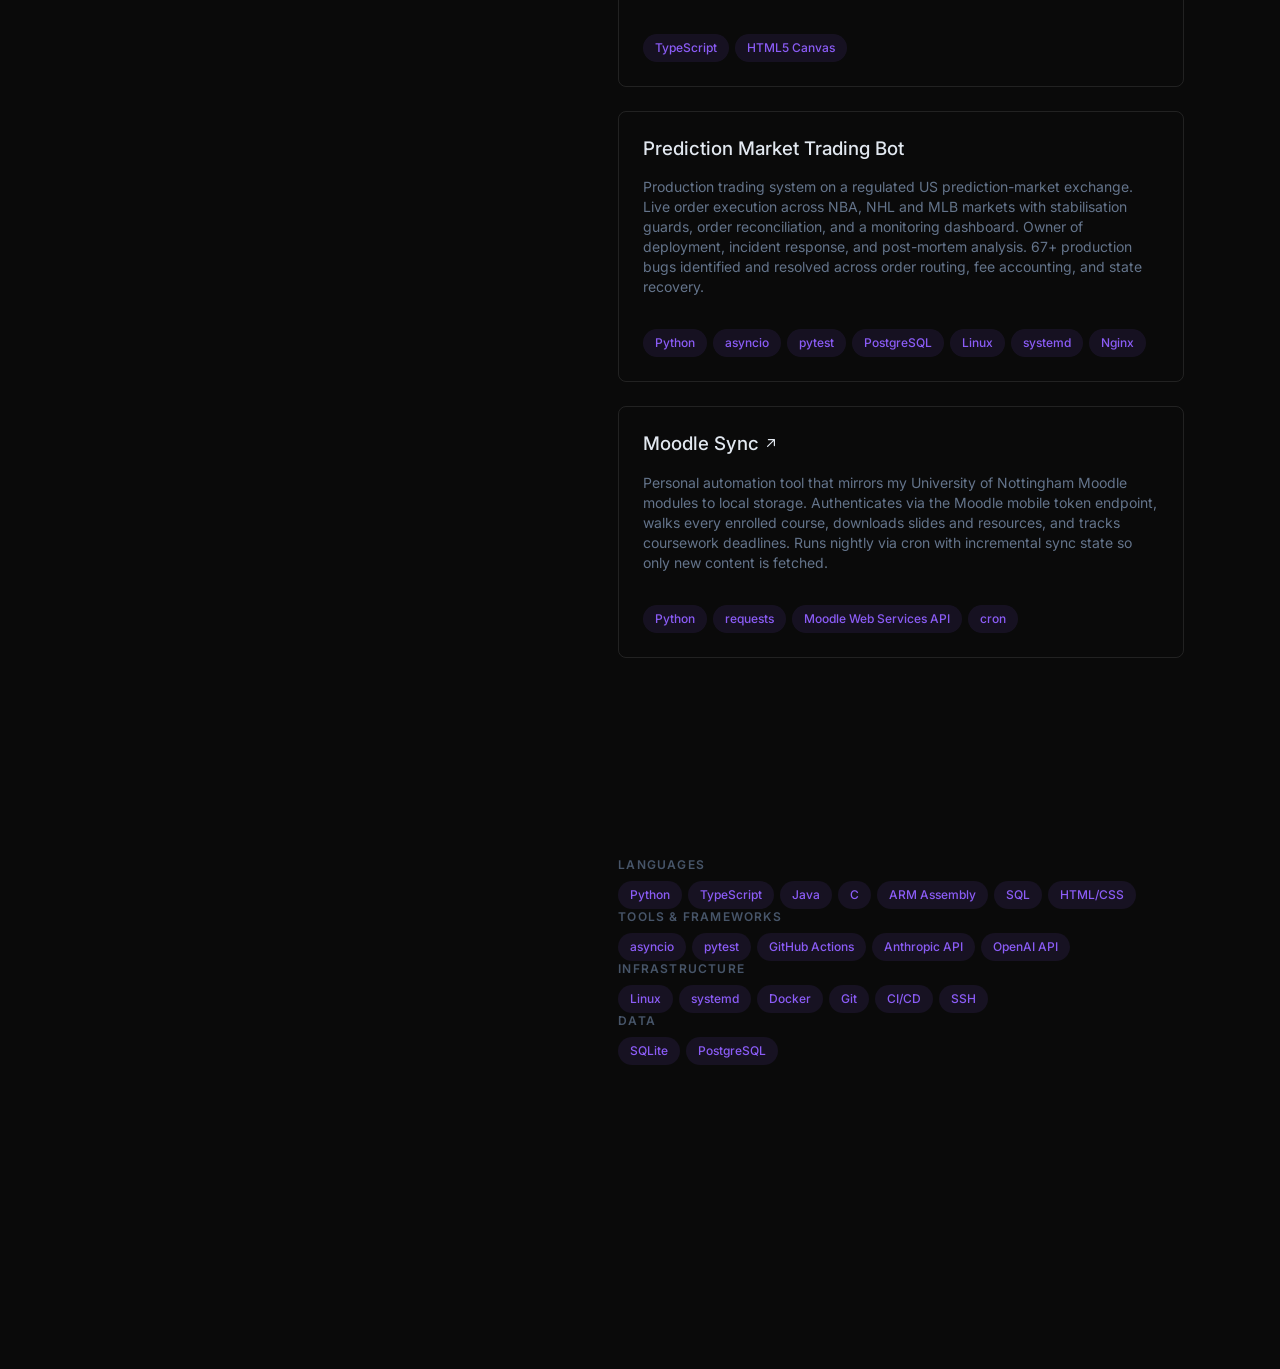
==== commit af3b09bc: "Link Moodle Sync card to public GitHub repo" ====
--- a/index.html
+++ b/index.html
@@ -199,9 +199,9 @@
                         <li class="mb-4">
                             <div class="group relative flex flex-col border border-white/10 rounded-lg p-6 hover:bg-white/[0.02] transition-colors">
                                 <h3 class="font-medium leading-snug text-white mb-2">
-                                    <span class="inline-flex items-baseline font-medium leading-tight text-white">
-                                        <span>Moodle Sync</span>
-                                    </span>
+                                    <a class="inline-flex items-baseline font-medium leading-tight text-white hover:text-violet focus-visible:text-violet transition-colors" href="https://github.com/benedict-anokye-davies/moodle-sync" target="_blank" rel="noreferrer" aria-label="Moodle Sync">
+                                        <span>Moodle Sync<span class="inline-block"><svg xmlns="http://www.w3.org/2000/svg" viewBox="0 0 20 20" fill="currentColor" class="inline-block h-4 w-4 shrink-0 transition-transform group-hover/link:-translate-y-1 group-hover/link:translate-x-1 group-focus-visible/link:-translate-y-1 group-focus-visible/link:translate-x-1 motion-reduce:transition-none ml-1 translate-y-px" aria-hidden="true"><path fill-rule="evenodd" d="M5.22 14.78a.75.75 0 001.06 0l7.22-7.22v5.69a.75.75 0 001.5 0v-7.5a.75.75 0 00-.75-.75h-7.5a.75.75 0 000 1.5h5.69l-7.22 7.22a.75.75 0 000 1.06z" clip-rule="evenodd"></path></svg></span></span>
+                                    </a>
                                 </h3>
                                 <p class="mt-2 text-sm leading-normal text-muted mb-4">
                                     Personal automation tool that mirrors my University of Nottingham Moodle modules to local storage. Authenticates via the Moodle mobile token endpoint, walks every enrolled course, downloads slides and resources, and tracks coursework deadlines. Runs nightly via cron with incremental sync state so only new content is fetched.
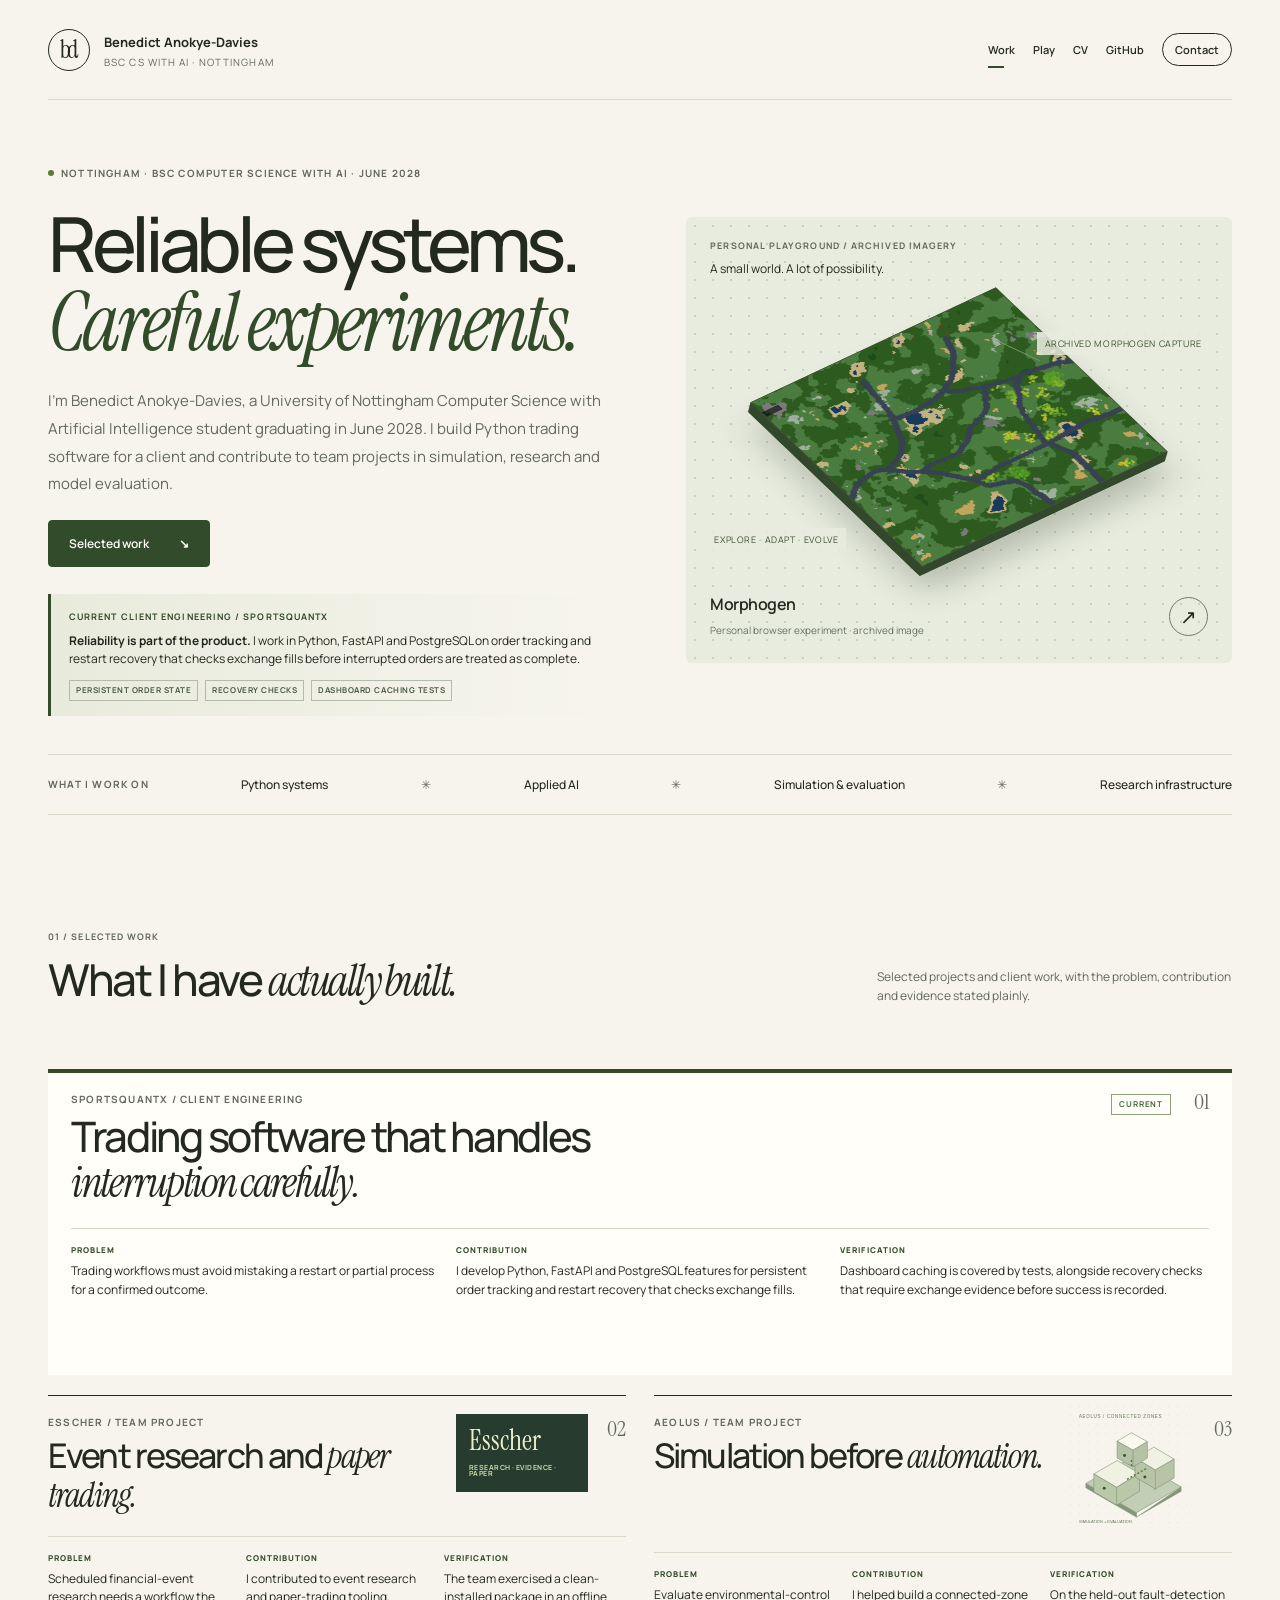
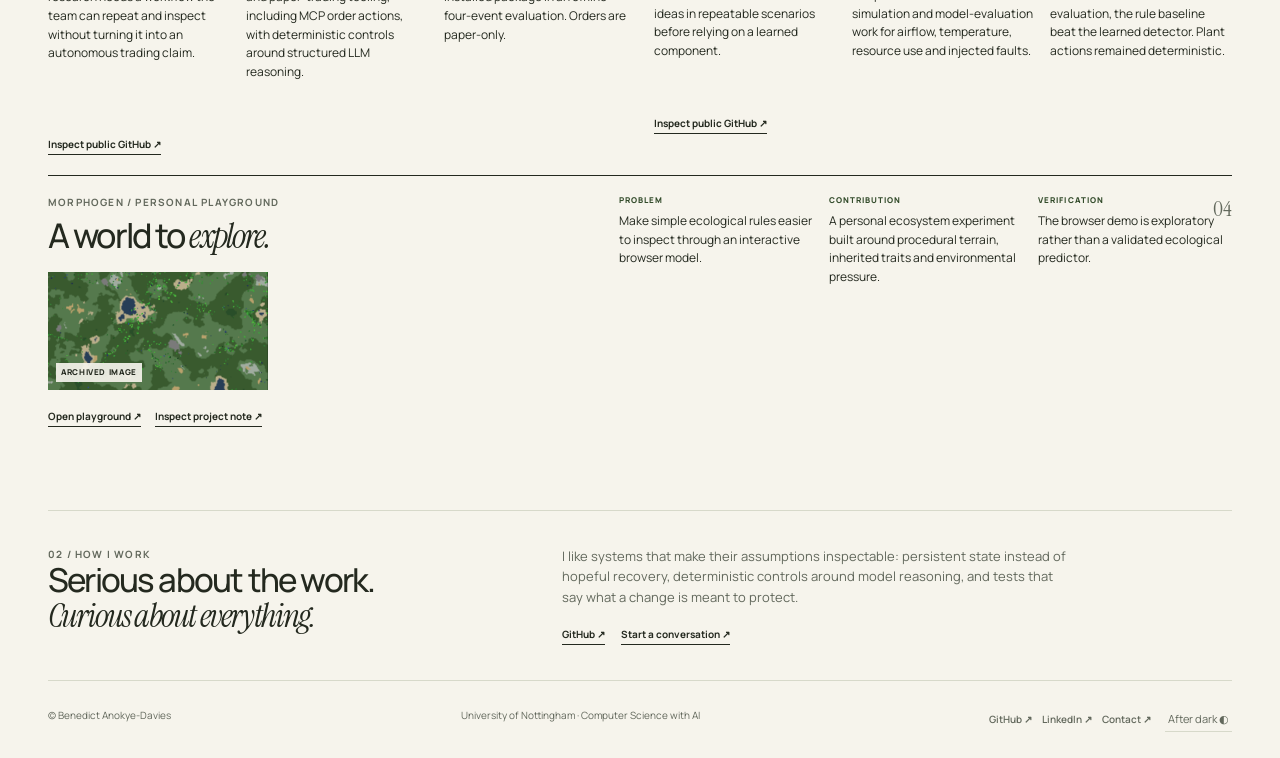
==== commit 8326c3d6: "Redesign portfolio with project evidence and interactive playground" ====
--- a/index.html
+++ b/index.html
@@ -1,275 +1 @@
-<!DOCTYPE html>
-<html lang="en" class="scroll-smooth">
-<head>
-    <meta charset="UTF-8">
-    <meta name="viewport" content="width=device-width, initial-scale=1.0">
-    <title>Benedict Anokye-Davies</title>
-    <meta name="description" content="Computer Science and AI student at the University of Nottingham, building projects at the intersection of software engineering and quantitative finance.">
-    <link rel="preconnect" href="https://fonts.googleapis.com">
-    <link rel="preconnect" href="https://fonts.gstatic.com" crossorigin>
-    <link href="https://fonts.googleapis.com/css2?family=Inter:wght@400;500;600;700&display=swap" rel="stylesheet">
-    <link rel="stylesheet" href="css/style.css">
-</head>
-<body class="bg-navy text-slate antialiased selection:bg-violet selection:text-white">
-    <div class="mx-auto min-h-screen max-w-screen-xl px-6 py-12 md:px-12 md:py-20 lg:px-24 lg:py-0">
-        <div class="lg:flex lg:justify-between lg:gap-4">
-
-            <header class="lg:sticky lg:top-0 lg:flex lg:max-h-screen lg:w-[48%] lg:flex-col lg:justify-between lg:py-24">
-                <div>
-                    <img src="assets/headshot.jpg" alt="Benedict Anokye-Davies" class="w-24 h-24 rounded-full object-cover object-top mb-6 ring-2 ring-white/10">
-                    <h1 class="text-4xl font-bold tracking-tight text-white sm:text-5xl">
-                        <a href="/">Benedict Anokye-Davies</a>
-                    </h1>
-                    <h2 class="mt-3 text-lg font-medium tracking-tight text-slate sm:text-xl">
-                        CS &amp; AI Student
-                    </h2>
-                    <p class="mt-4 max-w-xs leading-normal text-muted">
-                        Building projects at the intersection of software engineering, quantitative finance, and AI.
-                    </p>
-
-                    <nav class="nav hidden lg:block" aria-label="In-page jump links">
-                        <ul class="mt-16 w-max">
-                            <li>
-                                <a class="group flex items-center py-3 active" href="#about">
-                                    <span class="nav-indicator mr-4 h-px w-8 bg-slate transition-all group-hover:w-16 group-hover:bg-white group-focus-visible:w-16 group-focus-visible:bg-white motion-reduce:transition-none"></span>
-                                    <span class="nav-text text-xs font-bold uppercase tracking-widest text-slate group-hover:text-white group-focus-visible:text-white">About</span>
-                                </a>
-                            </li>
-                            <li>
-                                <a class="group flex items-center py-3" href="#experience">
-                                    <span class="nav-indicator mr-4 h-px w-8 bg-slate transition-all group-hover:w-16 group-hover:bg-white group-focus-visible:w-16 group-focus-visible:bg-white motion-reduce:transition-none"></span>
-                                    <span class="nav-text text-xs font-bold uppercase tracking-widest text-slate group-hover:text-white group-focus-visible:text-white">Experience</span>
-                                </a>
-                            </li>
-                            <li>
-                                <a class="group flex items-center py-3" href="#projects">
-                                    <span class="nav-indicator mr-4 h-px w-8 bg-slate transition-all group-hover:w-16 group-hover:bg-white group-focus-visible:w-16 group-focus-visible:bg-white motion-reduce:transition-none"></span>
-                                    <span class="nav-text text-xs font-bold uppercase tracking-widest text-slate group-hover:text-white group-focus-visible:text-white">Projects</span>
-                                </a>
-                            </li>
-                            <li>
-                                <a class="group flex items-center py-3" href="#skills">
-                                    <span class="nav-indicator mr-4 h-px w-8 bg-slate transition-all group-hover:w-16 group-hover:bg-white group-focus-visible:w-16 group-focus-visible:bg-white motion-reduce:transition-none"></span>
-                                    <span class="nav-text text-xs font-bold uppercase tracking-widest text-slate group-hover:text-white group-focus-visible:text-white">Skills</span>
-                                </a>
-                            </li>
-                        </ul>
-                    </nav>
-                </div>
-
-                <ul class="ml-1 mt-8 flex items-center gap-5" aria-label="Social media">
-                    <li class="shrink-0 text-xs">
-                        <a class="block hover:text-white transition-colors text-slate" href="mailto:benanokye577@gmail.com" target="_blank" rel="noreferrer">
-                            <span class="sr-only">Email</span>
-                            <svg xmlns="http://www.w3.org/2000/svg" viewBox="0 0 24 24" fill="currentColor" class="h-6 w-6" aria-hidden="true">
-                                <path d="M1.5 8.67v8.58a3 3 0 003 3h15a3 3 0 003-3V8.67l-8.928 5.493a3 3 0 01-3.144 0L1.5 8.67z" />
-                                <path d="M22.5 6.908V6.75a3 3 0 00-3-3h-15a3 3 0 00-3 3v.158l9.714 5.978a1.5 1.5 0 001.572 0L22.5 6.908z" />
-                            </svg>
-                        </a>
-                    </li>
-                    <li class="shrink-0 text-xs">
-                        <a class="block hover:text-white transition-colors text-slate" href="https://github.com/benedict-anokye-davies" target="_blank" rel="noreferrer">
-                            <span class="sr-only">GitHub</span>
-                            <svg xmlns="http://www.w3.org/2000/svg" viewBox="0 0 16 16" fill="currentColor" class="h-6 w-6" aria-hidden="true">
-                                <path d="M8 0C3.58 0 0 3.58 0 8c0 3.54 2.29 6.53 5.47 7.59.4.07.55-.17.55-.38 0-.19-.01-.82-.01-1.49-2.01.37-2.53-.49-2.69-.94-.09-.23-.48-.94-.82-1.13-.28-.15-.68-.52-.01-.53.63-.01 1.08.58 1.23.82.72 1.21 1.87.87 2.33.66.07-.52.28-.87.51-1.07-1.78-.2-3.64-.89-3.64-3.95 0-.87.31-1.59.82-2.15-.08-.2-.36-1.02.08-2.12 0 0 .67-.21 2.2.82.64-.18 1.32-.27 2-.27.68 0 1.36.09 2 .27 1.53-1.04 2.2-.82 2.2-.82.44 1.1.16 1.92.08 2.12.51.56.82 1.27.82 2.15 0 3.07-1.87 3.75-3.65 3.95.29.25.54.73.54 1.48 0 1.07-.01 1.93-.01 2.2 0 .21.15.46.55.38A8.013 8.013 0 0016 8c0-4.42-3.58-8-8-8z"></path>
-                            </svg>
-                        </a>
-                    </li>
-                    <li class="shrink-0 text-xs">
-                        <a class="block hover:text-white transition-colors text-slate" href="https://linkedin.com/in/benedict-anokye-davies" target="_blank" rel="noreferrer">
-                            <span class="sr-only">LinkedIn</span>
-                            <svg xmlns="http://www.w3.org/2000/svg" viewBox="0 0 24 24" fill="currentColor" class="h-6 w-6" aria-hidden="true">
-                                <path d="M20.447 20.452h-3.554v-5.569c0-1.328-.027-3.037-1.852-3.037-1.853 0-2.136 1.445-2.136 2.939v5.667H9.351V9h3.414v1.561h.046c.477-.9 1.637-1.85 3.37-1.85 3.601 0 4.267 2.37 4.267 5.455v6.286zM5.337 7.433c-1.144 0-2.063-.926-2.063-2.065 0-1.138.92-2.063 2.063-2.063 1.14 0 2.064.925 2.064 2.063 0 1.139-.925 2.065-2.064 2.065zm1.782 13.019H3.555V9h3.564v11.452zM22.225 0H1.771C.792 0 0 .774 0 1.729v20.542C0 23.227.792 24 1.771 24h20.451C23.2 24 24 23.227 24 22.271V1.729C24 .774 23.2 0 22.222 0h.003z"/>
-                            </svg>
-                        </a>
-                    </li>
-                </ul>
-            </header>
-
-            <main id="content" class="pt-24 lg:w-[52%] lg:py-24">
-                <section id="about" class="mb-16 scroll-mt-16 md:mb-24 lg:mb-36 lg:scroll-mt-24" aria-label="About me">
-                    <div class="sticky top-0 z-20 -mx-6 mb-4 w-screen bg-navy/75 px-6 py-5 backdrop-blur md:-mx-12 md:px-12 lg:sr-only lg:relative lg:top-auto lg:mx-auto lg:w-full lg:px-0 lg:py-0 lg:opacity-0">
-                        <h2 class="text-sm font-bold uppercase tracking-widest text-white">About</h2>
-                    </div>
-                    <div class="text-base leading-relaxed text-muted space-y-4">
-                        <p>I'm a first-year Computer Science and AI student at the University of Nottingham, Bloomberg x Sutton Trust bursary recipient, and Sutton Trust STEM Scholar. I build production systems that go beyond coursework: prediction-market trading bots, evolutionary simulations, and personal automation tools.</p>
-                        <p>Currently seeking software engineering and AI/ML engineering internships where I can contribute to production systems and learn from experienced engineers.</p>
-                    </div>
-                </section>
-
-                <section id="experience" class="mb-16 scroll-mt-16 md:mb-24 lg:mb-36 lg:scroll-mt-24" aria-label="Work experience">
-                    <div class="sticky top-0 z-20 -mx-6 mb-4 w-screen bg-navy/75 px-6 py-5 backdrop-blur md:-mx-12 md:px-12 lg:sr-only lg:relative lg:top-auto lg:mx-auto lg:w-full lg:px-0 lg:py-0 lg:opacity-0">
-                        <h2 class="text-sm font-bold uppercase tracking-widest text-white">Experience</h2>
-                    </div>
-                    <ul class="space-y-12">
-                        <li class="relative group">
-                            <div class="group relative flex flex-col sm:flex-row gap-4 transition-all">
-                                <header class="z-10 mt-1 mb-2 text-xs font-semibold uppercase tracking-wide text-dim sm:w-1/4" aria-label="2026">2026</header>
-                                <div class="z-10 sm:w-3/4">
-                                    <h3 class="font-medium leading-snug text-white">
-                                        <div>Bloomberg x Sutton Trust Bursary</div>
-                                        <div class="text-slate font-normal">Bloomberg</div>
-                                    </h3>
-                                    <p class="mt-2 text-sm leading-normal text-muted">Selected for a competitive engineering-focused programme. Insight week at Bloomberg London, July 2026.</p>
-                                </div>
-                            </div>
-                        </li>
-                        <li class="relative group">
-                            <div class="group relative flex flex-col sm:flex-row gap-4 transition-all">
-                                <header class="z-10 mt-1 mb-2 text-xs font-semibold uppercase tracking-wide text-dim sm:w-1/4" aria-label="2025 to Present">2025 &mdash; Present</header>
-                                <div class="z-10 sm:w-3/4">
-                                    <h3 class="font-medium leading-snug text-white">
-                                        <div>Computer Science with AI</div>
-                                        <div class="text-slate font-normal">University of Nottingham</div>
-                                    </h3>
-                                    <p class="mt-2 text-sm leading-normal text-muted">First-class result in Assembly Language Programming. Studying algorithms, data structures, databases, AI fundamentals, and mathematics for computer science. Building trading systems and simulations as personal projects alongside coursework.</p>
-                                </div>
-                            </div>
-                        </li>
-                        
-                        <li class="relative group">
-                            <div class="group relative flex flex-col sm:flex-row gap-4 transition-all">
-                                <header class="z-10 mt-1 mb-2 text-xs font-semibold uppercase tracking-wide text-dim sm:w-1/4" aria-label="2023 to Present">2023 &mdash; Present</header>
-                                <div class="z-10 sm:w-3/4">
-                                    <h3 class="font-medium leading-snug text-white">
-                                        <div>STEM Scholar</div>
-                                        <div class="text-slate font-normal">Sutton Trust</div>
-                                    </h3>
-                                    <p class="mt-2 text-sm leading-normal text-muted">Selected for national programme supporting high-potential students from low-income backgrounds into STEM careers. Ongoing mentoring, career development, and alumni network.</p>
-                                </div>
-                            </div>
-                        </li>
-                        <li class="relative group">
-                            <div class="group relative flex flex-col sm:flex-row gap-4 transition-all">
-                                <header class="z-10 mt-1 mb-2 text-xs font-semibold uppercase tracking-wide text-dim sm:w-1/4" aria-label="2023">2023</header>
-                                <div class="z-10 sm:w-3/4">
-                                    <h3 class="font-medium leading-snug text-white">
-                                        <div>IT Department</div>
-                                        <div class="text-slate font-normal">SUEZ</div>
-                                    </h3>
-                                    <p class="mt-2 text-sm leading-normal text-muted">Assisted the SQL data team with operational tasks including query writing and database maintenance. Gained practical exposure to enterprise data workflows and team-based development processes.</p>
-                                </div>
-                            </div>
-                        </li>
-                    </ul>
-                </section>
-
-                <section id="projects" class="mb-16 scroll-mt-16 md:mb-24 lg:mb-36 lg:scroll-mt-24" aria-label="Selected projects">
-                    <div class="sticky top-0 z-20 -mx-6 mb-4 w-screen bg-navy/75 px-6 py-5 backdrop-blur md:-mx-12 md:px-12 lg:sr-only lg:relative lg:top-auto lg:mx-auto lg:w-full lg:px-0 lg:py-0 lg:opacity-0">
-                        <h2 class="text-sm font-bold uppercase tracking-widest text-white">Projects</h2>
-                    </div>
-                    <ul class="space-y-6">
-                        <li class="mb-4">
-                            <div class="group relative flex flex-col border border-white/10 rounded-lg p-6 hover:bg-white/[0.02] transition-colors">
-                                <h3 class="font-medium leading-snug text-white mb-2">
-                                    <a class="inline-flex items-baseline font-medium leading-tight text-white hover:text-violet focus-visible:text-violet transition-colors" href="https://github.com/benedict-anokye-davies/morphogen" target="_blank" rel="noreferrer" aria-label="Morphogen">
-                                        <span>Morphogen<span class="inline-block"><svg xmlns="http://www.w3.org/2000/svg" viewBox="0 0 20 20" fill="currentColor" class="inline-block h-4 w-4 shrink-0 transition-transform group-hover/link:-translate-y-1 group-hover/link:translate-x-1 group-focus-visible/link:-translate-y-1 group-focus-visible/link:translate-x-1 motion-reduce:transition-none ml-1 translate-y-px" aria-hidden="true"><path fill-rule="evenodd" d="M5.22 14.78a.75.75 0 001.06 0l7.22-7.22v5.69a.75.75 0 001.5 0v-7.5a.75.75 0 00-.75-.75h-7.5a.75.75 0 000 1.5h5.69l-7.22 7.22a.75.75 0 000 1.06z" clip-rule="evenodd"></path></svg></span></span>
-                                    </a>
-                                </h3>
-                                <p class="mt-2 text-sm leading-normal text-muted mb-4">
-                                    Interactive ecosystem simulation where organisms evolve through natural selection. 12-trait genome system drives emergent behaviours including predation, herding, camouflage, and parasitism. Species form and diverge without hardcoded rules. Phylogenetic tree tracks evolutionary lineage across generations.
-                                </p>
-                                <ul class="mt-2 flex flex-wrap" aria-label="Technologies used:">
-                                    <li class="mr-1.5 mt-2"><div class="flex items-center rounded-full bg-violet/10 px-3 py-1 text-xs font-medium leading-5 text-violet">TypeScript</div></li>
-                                    <li class="mr-1.5 mt-2"><div class="flex items-center rounded-full bg-violet/10 px-3 py-1 text-xs font-medium leading-5 text-violet">HTML5 Canvas</div></li>
-                                </ul>
-                            </div>
-                        </li>
-                        <li class="mb-4">
-                            <div class="group relative flex flex-col border border-white/10 rounded-lg p-6 hover:bg-white/[0.02] transition-colors">
-                                <h3 class="font-medium leading-snug text-white mb-2">
-                                    <span class="inline-flex items-baseline font-medium leading-tight text-white">
-                                        <span>Prediction Market Trading Bot</span>
-                                    </span>
-                                </h3>
-                                <p class="mt-2 text-sm leading-normal text-muted mb-4">
-                                    Production trading system on a regulated US prediction-market exchange. Live order execution across NBA, NHL and MLB markets with stabilisation guards, order reconciliation, and a monitoring dashboard. Owner of deployment, incident response, and post-mortem analysis. 67+ production bugs identified and resolved across order routing, fee accounting, and state recovery.
-                                </p>
-                                <ul class="mt-2 flex flex-wrap" aria-label="Technologies used:">
-                                    <li class="mr-1.5 mt-2"><div class="flex items-center rounded-full bg-violet/10 px-3 py-1 text-xs font-medium leading-5 text-violet">Python</div></li>
-                                    <li class="mr-1.5 mt-2"><div class="flex items-center rounded-full bg-violet/10 px-3 py-1 text-xs font-medium leading-5 text-violet">asyncio</div></li>
-                                    <li class="mr-1.5 mt-2"><div class="flex items-center rounded-full bg-violet/10 px-3 py-1 text-xs font-medium leading-5 text-violet">pytest</div></li>
-                                    <li class="mr-1.5 mt-2"><div class="flex items-center rounded-full bg-violet/10 px-3 py-1 text-xs font-medium leading-5 text-violet">PostgreSQL</div></li>
-                                    <li class="mr-1.5 mt-2"><div class="flex items-center rounded-full bg-violet/10 px-3 py-1 text-xs font-medium leading-5 text-violet">Linux</div></li>
-                                    <li class="mr-1.5 mt-2"><div class="flex items-center rounded-full bg-violet/10 px-3 py-1 text-xs font-medium leading-5 text-violet">systemd</div></li>
-                                    <li class="mr-1.5 mt-2"><div class="flex items-center rounded-full bg-violet/10 px-3 py-1 text-xs font-medium leading-5 text-violet">Nginx</div></li>
-                                </ul>
-                            </div>
-                        </li>
-                        <li class="mb-4">
-                            <div class="group relative flex flex-col border border-white/10 rounded-lg p-6 hover:bg-white/[0.02] transition-colors">
-                                <h3 class="font-medium leading-snug text-white mb-2">
-                                    <a class="inline-flex items-baseline font-medium leading-tight text-white hover:text-violet focus-visible:text-violet transition-colors" href="https://github.com/benedict-anokye-davies/moodle-sync" target="_blank" rel="noreferrer" aria-label="Moodle Sync">
-                                        <span>Moodle Sync<span class="inline-block"><svg xmlns="http://www.w3.org/2000/svg" viewBox="0 0 20 20" fill="currentColor" class="inline-block h-4 w-4 shrink-0 transition-transform group-hover/link:-translate-y-1 group-hover/link:translate-x-1 group-focus-visible/link:-translate-y-1 group-focus-visible/link:translate-x-1 motion-reduce:transition-none ml-1 translate-y-px" aria-hidden="true"><path fill-rule="evenodd" d="M5.22 14.78a.75.75 0 001.06 0l7.22-7.22v5.69a.75.75 0 001.5 0v-7.5a.75.75 0 00-.75-.75h-7.5a.75.75 0 000 1.5h5.69l-7.22 7.22a.75.75 0 000 1.06z" clip-rule="evenodd"></path></svg></span></span>
-                                    </a>
-                                </h3>
-                                <p class="mt-2 text-sm leading-normal text-muted mb-4">
-                                    Personal automation tool that mirrors my University of Nottingham Moodle modules to local storage. Authenticates via the Moodle mobile token endpoint, walks every enrolled course, downloads slides and resources, and tracks coursework deadlines. Runs nightly via cron with incremental sync state so only new content is fetched.
-                                </p>
-                                <ul class="mt-2 flex flex-wrap" aria-label="Technologies used:">
-                                    <li class="mr-1.5 mt-2"><div class="flex items-center rounded-full bg-violet/10 px-3 py-1 text-xs font-medium leading-5 text-violet">Python</div></li>
-                                    <li class="mr-1.5 mt-2"><div class="flex items-center rounded-full bg-violet/10 px-3 py-1 text-xs font-medium leading-5 text-violet">requests</div></li>
-                                    <li class="mr-1.5 mt-2"><div class="flex items-center rounded-full bg-violet/10 px-3 py-1 text-xs font-medium leading-5 text-violet">Moodle Web Services API</div></li>
-                                    <li class="mr-1.5 mt-2"><div class="flex items-center rounded-full bg-violet/10 px-3 py-1 text-xs font-medium leading-5 text-violet">cron</div></li>
-                                </ul>
-                            </div>
-                        </li>
-                    </ul>
-                </section>
-
-                <section id="skills" class="mb-16 scroll-mt-16 md:mb-24 lg:mb-36 lg:scroll-mt-24" aria-label="Technical skills">
-                    <div class="sticky top-0 z-20 -mx-6 mb-4 w-screen bg-navy/75 px-6 py-5 backdrop-blur md:-mx-12 md:px-12 lg:sr-only lg:relative lg:top-auto lg:mx-auto lg:w-full lg:px-0 lg:py-0 lg:opacity-0">
-                        <h2 class="text-sm font-bold uppercase tracking-widest text-white">Skills</h2>
-                    </div>
-                    <div class="space-y-8">
-                        <div>
-                            <h3 class="text-xs font-semibold uppercase tracking-widest text-dim mb-3">Languages</h3>
-                            <ul class="flex flex-wrap" aria-label="Languages">
-                                <li class="mr-1.5 mt-2"><div class="flex items-center rounded-full bg-violet/10 px-3 py-1 text-xs font-medium leading-5 text-violet">Python</div></li>
-                                <li class="mr-1.5 mt-2"><div class="flex items-center rounded-full bg-violet/10 px-3 py-1 text-xs font-medium leading-5 text-violet">TypeScript</div></li>
-                                <li class="mr-1.5 mt-2"><div class="flex items-center rounded-full bg-violet/10 px-3 py-1 text-xs font-medium leading-5 text-violet">Java</div></li>
-                                <li class="mr-1.5 mt-2"><div class="flex items-center rounded-full bg-violet/10 px-3 py-1 text-xs font-medium leading-5 text-violet">C</div></li>
-                                <li class="mr-1.5 mt-2"><div class="flex items-center rounded-full bg-violet/10 px-3 py-1 text-xs font-medium leading-5 text-violet">ARM Assembly</div></li>
-                                <li class="mr-1.5 mt-2"><div class="flex items-center rounded-full bg-violet/10 px-3 py-1 text-xs font-medium leading-5 text-violet">SQL</div></li>
-                                <li class="mr-1.5 mt-2"><div class="flex items-center rounded-full bg-violet/10 px-3 py-1 text-xs font-medium leading-5 text-violet">HTML/CSS</div></li>
-                            </ul>
-                        </div>
-                        <div>
-                            <h3 class="text-xs font-semibold uppercase tracking-widest text-dim mb-3">Tools & Frameworks</h3>
-                            <ul class="flex flex-wrap" aria-label="Tools and Frameworks">
-                                <li class="mr-1.5 mt-2"><div class="flex items-center rounded-full bg-violet/10 px-3 py-1 text-xs font-medium leading-5 text-violet">asyncio</div></li>
-                                <li class="mr-1.5 mt-2"><div class="flex items-center rounded-full bg-violet/10 px-3 py-1 text-xs font-medium leading-5 text-violet">pytest</div></li>
-                                <li class="mr-1.5 mt-2"><div class="flex items-center rounded-full bg-violet/10 px-3 py-1 text-xs font-medium leading-5 text-violet">GitHub Actions</div></li>
-                                <li class="mr-1.5 mt-2"><div class="flex items-center rounded-full bg-violet/10 px-3 py-1 text-xs font-medium leading-5 text-violet">Anthropic API</div></li>
-                                <li class="mr-1.5 mt-2"><div class="flex items-center rounded-full bg-violet/10 px-3 py-1 text-xs font-medium leading-5 text-violet">OpenAI API</div></li>
-                            </ul>
-                        </div>
-                        <div>
-                            <h3 class="text-xs font-semibold uppercase tracking-widest text-dim mb-3">Infrastructure</h3>
-                            <ul class="flex flex-wrap" aria-label="Infrastructure">
-                                <li class="mr-1.5 mt-2"><div class="flex items-center rounded-full bg-violet/10 px-3 py-1 text-xs font-medium leading-5 text-violet">Linux</div></li>
-                                <li class="mr-1.5 mt-2"><div class="flex items-center rounded-full bg-violet/10 px-3 py-1 text-xs font-medium leading-5 text-violet">systemd</div></li>
-                                <li class="mr-1.5 mt-2"><div class="flex items-center rounded-full bg-violet/10 px-3 py-1 text-xs font-medium leading-5 text-violet">Docker</div></li>
-                                <li class="mr-1.5 mt-2"><div class="flex items-center rounded-full bg-violet/10 px-3 py-1 text-xs font-medium leading-5 text-violet">Git</div></li>
-                                <li class="mr-1.5 mt-2"><div class="flex items-center rounded-full bg-violet/10 px-3 py-1 text-xs font-medium leading-5 text-violet">CI/CD</div></li>
-                                <li class="mr-1.5 mt-2"><div class="flex items-center rounded-full bg-violet/10 px-3 py-1 text-xs font-medium leading-5 text-violet">SSH</div></li>
-                            </ul>
-                        </div>
-                        <div>
-                            <h3 class="text-xs font-semibold uppercase tracking-widest text-dim mb-3">Data</h3>
-                            <ul class="flex flex-wrap" aria-label="Data">
-                                <li class="mr-1.5 mt-2"><div class="flex items-center rounded-full bg-violet/10 px-3 py-1 text-xs font-medium leading-5 text-violet">SQLite</div></li>
-                                <li class="mr-1.5 mt-2"><div class="flex items-center rounded-full bg-violet/10 px-3 py-1 text-xs font-medium leading-5 text-violet">PostgreSQL</div></li>
-                            </ul>
-                        </div>
-                    </div>
-                </section>
-
-                <footer class="max-w-md pb-16 text-sm text-dim sm:pb-0">
-                </footer>
-            </main>
-        </div>
-    </div>
-    <script src="js/main.js"></script>
-</body>
-</html>
+<!doctype html><html lang="en"><head><meta charset="utf-8"><meta name="viewport" content="width=device-width, initial-scale=1"><meta name="description" content="Portfolio of Benedict Anokye-Davies, a University of Nottingham Computer Science with Artificial Intelligence student."><title>Selected work · Benedict Anokye-Davies</title><link rel="icon" href="assets/favicon.svg" type="image/svg+xml"><link rel="stylesheet" href="style.css"></head><body><a class="skip-link" href="#main">Skip to content</a><div class="wrap"><header class="header"><a class="brand" href="index.html" aria-label="Benedict Anokye-Davies — home"><span class="monogram">bd</span><span><strong>Benedict Anokye-Davies</strong><small>BSc CS with AI · Nottingham</small></span></a><nav class="nav recruiter-nav" aria-label="Main navigation"><a class="active" href="index.html#work">Work</a><a class="" href="demo.html">Play</a><a href="cv/latest.pdf" target="_blank" rel="noopener">CV</a><a href="https://github.com/bbeennyy860-cyber" target="_blank" rel="noopener">GitHub</a><a class="contact-link" href="mailto:benanokye577@gmail.com">Contact</a></nav></header><main id="main"><section class="hero recruiter-hero"><div class="hero-copy"><div class="meta"><span class="dot"></span>NOTTINGHAM · BSC COMPUTER SCIENCE WITH AI · JUNE 2028</div><h1>Reliable systems.<br><i>Careful experiments.</i></h1><p>I'm Benedict Anokye-Davies, a University of Nottingham Computer Science with Artificial Intelligence student graduating in June 2028. I build Python trading software for a client and contribute to team projects in simulation, research and model evaluation.</p><div class="actions"><a class="button" href="#work">Selected work <span>↘</span></a></div><aside class="client-brief" aria-label="Current SportsQuantX client work"><div class="meta">CURRENT CLIENT ENGINEERING / SPORTSQUANTX</div><p><strong>Reliability is part of the product.</strong> I work in Python, FastAPI and PostgreSQL on order tracking and restart recovery that checks exchange fills before interrupted orders are treated as complete.</p><div class="client-tags"><span>Persistent order state</span><span>Recovery checks</span><span>Dashboard caching tests</span></div></aside></div><div class="hero-art" aria-label="Stylised presentation of archived Morphogen simulation imagery"><div class="art-title"><div class="meta">PERSONAL PLAYGROUND / ARCHIVED IMAGERY</div><div style="font-size:12px;margin-top:5px">A small world. A lot of possibility.</div></div><div class="specimen"></div><div class="art-note n1"><span class="annotation-line"></span>ARCHIVED MORPHOGEN CAPTURE</div><div class="art-note n2">EXPLORE · ADAPT · EVOLVE</div><div class="art-caption"><div><strong>Morphogen</strong><small>Personal browser experiment · archived image</small></div><a class="circle-link" href="demo.html" aria-label="Open Morphogen playground">↗</a></div></div></section><div class="ticker recruiter-ticker"><span class="meta">WHAT I WORK ON</span><b>Python systems</b><span>✳</span><b>Applied AI</b><span>✳</span><b>Simulation & evaluation</b><span>✳</span><b>Research infrastructure</b></div><section id="work" class="recruiter-work"><div class="section-head"><div><div class="meta">01 / SELECTED WORK</div><h2>What I have <i>actually built.</i></h2></div><p class="work-deck">Selected projects and client work, with the problem, contribution and evidence stated plainly.</p></div><div class="case-ledger"><article class="case-note client-note"><div class="case-number">01</div><div class="case-header"><div><div class="meta">SPORTSQUANTX / CLIENT ENGINEERING</div><h3>Trading software that handles <i>interruption carefully.</i></h3></div><span class="case-status">Current</span></div><div class="case-body"><div><small>Problem</small><p>Trading workflows must avoid mistaking a restart or partial process for a confirmed outcome.</p></div><div><small>Contribution</small><p>I develop Python, FastAPI and PostgreSQL features for persistent order tracking and restart recovery that checks exchange fills.</p></div><div><small>Verification</small><p>Dashboard caching is covered by tests, alongside recovery checks that require exchange evidence before success is recorded.</p></div></div></article><article class="case-note esscher-note"><div class="case-number">02</div><div class="case-header"><div><div class="meta">ESSCHER / TEAM PROJECT</div><h3>Event research and <i>paper trading.</i></h3></div><div class="project-mark">Esscher<span>research · evidence · paper</span></div></div><div class="case-body"><div><small>Problem</small><p>Scheduled financial-event research needs a workflow the team can repeat and inspect without turning it into an autonomous trading claim.</p></div><div><small>Contribution</small><p>I contributed to event research and paper-trading tooling, including MCP order actions, with deterministic controls around structured LLM reasoning.</p></div><div><small>Verification</small><p>The team exercised a clean-installed package in an offline four-event evaluation. Orders are paper-only.</p></div></div><div class="case-actions"><a href="https://github.com/bbeennyy860-cyber" target="_blank" rel="noopener">Inspect public GitHub ↗</a></div></article><article class="case-note aeolus-note"><div class="case-number">03</div><div class="case-header"><div><div class="meta">AEOLUS / TEAM PROJECT</div><h3>Simulation before <i>automation.</i></h3></div><div class="aeolus-mark"><svg viewBox="0 0 250 250" role="img" aria-label="Conceptual connected-zone diagram for AEOLUS"><defs><pattern id="grid" width="18" height="18" patternUnits="userSpaceOnUse"><circle cx="1" cy="1" r=".7" fill="#a8b49d"/></pattern></defs><rect width="250" height="250" fill="url(#grid)"/><g stroke="#718465" stroke-width="1"><path d="M32 156 122 105 224 163 134 215Z" fill="#c2ceb5"/><path d="M32 156v9l102 59v-9M134 224l90-52v-9" fill="#859779"/><path d="m48 137 47-27 45 26-46 28Z" fill="#eff1e2"/><path d="m48 137v36l46 27v-36Zm46 27 46-28v36l-46 28" fill="#bac8aa"/><path d="m131 105 38-22 41 24-38 22Z" fill="#eff1e2"/><path d="m131 105v38l41 24v-38Zm41 24 38-22v38l-41 24" fill="#b7c5a6"/><path d="m95 71 29-17 32 18-29 17Z" fill="#f9faed"/><path d="m95 71v34l32 18V89Zm32 18 29-17v33l-29 18" fill="#b5c2a7"/><path d="m115 148 39-22M124 121v-13" fill="none" stroke="#527f3e" stroke-width="3" stroke-dasharray="4 4"/></g><g fill="#36592a"><circle cx="69" cy="166" r="3"/><circle cx="151" cy="143" r="3"/><circle cx="110" cy="100" r="3"/></g><text x="18" y="25" fill="#647457" font-family="Arial" font-size="9" letter-spacing="1.4">AEOLUS / CONNECTED ZONES</text><text x="18" y="235" fill="#647457" font-family="Arial" font-size="8">SIMULATION + EVALUATION</text></svg></div></div><div class="case-body"><div><small>Problem</small><p>Evaluate environmental-control ideas in repeatable scenarios before relying on a learned component.</p></div><div><small>Contribution</small><p>I helped build a connected-zone simulation and model-evaluation work for airflow, temperature, resource use and injected faults.</p></div><div><small>Verification</small><p>On the held-out fault-detection evaluation, the rule baseline beat the learned detector. Plant actions remained deterministic.</p></div></div><div class="case-actions"><a href="https://github.com/bbeennyy860-cyber" target="_blank" rel="noopener">Inspect public GitHub ↗</a></div></article><article class="case-note morphogen-note"><div class="case-number">04</div><div class="case-header"><div><div class="meta">MORPHOGEN / PERSONAL PLAYGROUND</div><h3>A world to <i>explore.</i></h3></div><a class="morphogen-thumb" href="demo.html"><img src="assets/ecosystem.png" alt="Archived Morphogen simulation capture"><span>Archived image</span></a></div><div class="case-body"><div><small>Problem</small><p>Make simple ecological rules easier to inspect through an interactive browser model.</p></div><div><small>Contribution</small><p>A personal ecosystem experiment built around procedural terrain, inherited traits and environmental pressure.</p></div><div><small>Verification</small><p>The browser demo is exploratory rather than a validated ecological predictor.</p></div></div><div class="case-actions"><a href="demo.html">Open playground ↗</a><a href="project.html">Inspect project note ↗</a></div></article></div></section><section id="about" class="about-strip recruiter-about"><div><div class="meta">02 / HOW I WORK</div><h2>Serious about the work.<br><i>Curious about everything.</i></h2></div><div><p>I like systems that make their assumptions inspectable: persistent state instead of hopeful recovery, deterministic controls around model reasoning, and tests that say what a change is meant to protect.</p><div class="about-links"><a href="https://github.com/bbeennyy860-cyber" target="_blank" rel="noopener">GitHub ↗</a><a href="mailto:benanokye577@gmail.com">Start a conversation ↗</a></div></div></section></main><footer class="footer recruiter-footer"><span>© Benedict Anokye-Davies</span><span>University of Nottingham · Computer Science with AI</span><span class="footer-links"><a href="https://github.com/bbeennyy860-cyber" target="_blank" rel="noopener">GitHub ↗</a><a href="https://www.linkedin.com/in/benedict-anokye-davies/" target="_blank" rel="noopener">LinkedIn ↗</a><a href="mailto:benanokye577@gmail.com">Contact ↗</a><button class="theme-toggle" type="button" aria-label="Switch visual direction">After dark ◐</button></span></footer></div><script src="app.js"></script></body></html>
--- a/style.css
+++ b/style.css
@@ -0,0 +1,13 @@
+@import url('./assets/sans.css');
+@import url('./assets/serif.css');
+:root{--paper:#f6f4ec;--ink:#24291f;--muted:#62685c;--line:#d7d9ca;--green:#324b2a;--lime:#d7ef83;--tint:#e8ebdc;--white:#fffef8;--radius:8px}
+*{box-sizing:border-box}html{scroll-behavior:smooth}body{margin:0;background:var(--paper);color:var(--ink);font:15px/1.6 'Manrope',Arial,sans-serif;-webkit-font-smoothing:antialiased}a{color:inherit;text-decoration:none}button,select{font:inherit;color:inherit}button,a,select{touch-action:manipulation}button{cursor:pointer}a:focus-visible,button:focus-visible,select:focus-visible{outline:3px solid #a55a31;outline-offset:5px}::selection{background:var(--lime);color:#24301d}h1,h2,h3,p{margin:0}h1,h2,h3{line-height:1.07;font-weight:500;letter-spacing:-.055em}i{font-family:'Instrument Serif',Georgia,serif;font-weight:400}svg{max-width:100%}.wrap{max-width:1296px;margin:auto;padding:0 48px}.header{height:100px;border-bottom:1px solid var(--line);display:flex;align-items:center;justify-content:space-between;gap:28px}.brand{display:flex;gap:14px;align-items:center}.monogram{width:42px;height:42px;border:1px solid var(--ink);border-radius:50%;display:grid;place-items:center;font-family:'Instrument Serif',serif;font-size:25px;letter-spacing:-4px;padding-right:4px}.brand strong{font-size:13px;font-weight:700}.brand small{display:block;color:var(--muted);font-size:10px;letter-spacing:.11em;text-transform:uppercase}.nav{display:flex;align-items:center;gap:29px;font-size:12px;font-weight:600}.nav .active{position:relative}.nav .active:after{content:'';position:absolute;bottom:-10px;left:0;width:16px;height:2px;background:var(--green)}.nav .contact-link{border:1px solid var(--ink);border-radius:50px;padding:9px 17px}.meta{font:10px/1.6 'Manrope',sans-serif;letter-spacing:.12em;text-transform:uppercase;font-weight:700;color:var(--muted)}.dot{display:inline-block;width:6px;height:6px;border-radius:50%;background:#5d7b32;margin:0 7px 1px 0}.hero{min-height:590px;display:grid;grid-template-columns:1.1fr 1fr;align-items:center;gap:38px;padding:65px 0 55px}.hero h1{font-size:76px;margin:24px 0;letter-spacing:-.07em;line-height:1.01}.hero h1 i{color:var(--green);font-size:1.06em;letter-spacing:-.045em}.hero-copy>p{max-width:400px;color:var(--muted);font-size:15px;line-height:1.85}.actions{display:flex;align-items:center;gap:24px;margin-top:30px}.button{display:inline-flex;align-items:center;justify-content:center;gap:30px;padding:13px 20px;background:var(--green);color:#fffef8;border:1px solid var(--green);border-radius:4px;font-size:12px;font-weight:600;transition:transform .2s}.button:hover{transform:translateY(-2px)}.button.secondary{background:transparent;color:var(--ink);border-color:var(--line)}.text-link{font-size:12px;font-weight:700;border-bottom:1px solid var(--line);padding-bottom:4px}.hero-person{display:flex;align-items:center;gap:12px;margin-top:38px;font-size:11px;color:var(--muted)}.avatar{width:38px;height:38px;border-radius:50%;object-fit:cover;filter:grayscale(1)}.hero-art{height:446px;position:relative;overflow:hidden;background:#e8ecdf;border-radius:6px;background-image:radial-gradient(#75846844 .8px,transparent .8px);background-size:18px 18px}.art-title{position:absolute;left:24px;top:22px;z-index:3}.art-title .meta{font-size:9px}.specimen{width:300px;height:300px;position:absolute;left:50%;top:47%;transform:translate(-50%,-50%) rotateX(48deg) rotateZ(-35deg);box-shadow:-1px 1px #33472c,-2px 2px #33472c,-3px 3px #33472c,-4px 4px #33472c,-5px 5px #33472c,-6px 6px #33472c,-7px 7px #33472c,-8px 8px #33472c,-9px 9px #33472c,-10px 10px #33472c,-20px 34px 38px #24351d40;border:1px solid #415335;background:url('./assets/terrain.png') center/cover;image-rendering:pixelated}.art-caption{position:absolute;bottom:22px;left:24px;right:24px;display:flex;justify-content:space-between;align-items:center;gap:16px}.art-caption strong{display:block;font-size:16px;font-weight:600;letter-spacing:-.03em}.art-caption small{font-size:10px;color:#65735d}.circle-link{border:1px solid #6e7d62;border-radius:50%;width:39px;height:39px;display:grid;place-items:center;font-size:20px}.art-note{position:absolute;font:9px 'Manrope',sans-serif;z-index:2;color:#3d5131;background:#e8ecdfd9;padding:5px 8px;letter-spacing:.07em}.art-note.n1{top:115px;right:22px}.art-note.n2{bottom:112px;left:20px}.annotation-line{position:absolute;border-top:1px solid #819574;width:48px;transform:rotate(25deg);left:-43px;top:18px}.ticker{border-top:1px solid var(--line);border-bottom:1px solid var(--line);display:flex;justify-content:space-between;align-items:center;padding:20px 0;color:var(--muted);font-size:12px}.ticker b{color:var(--ink);font-weight:500}.section-head{display:flex;align-items:flex-end;justify-content:space-between;padding:60px 0 30px;gap:24px}.section-head h2{font-size:44px;margin-top:12px}.section-head .meta{font-size:9px}.work-grid{display:grid;grid-template-columns:1.25fr 1fr;gap:26px}.project-card{min-width:0}.project-visual{height:315px;border-radius:5px;position:relative;overflow:hidden;background:var(--tint)}.project-visual img{width:100%;height:100%;object-fit:cover}.project-visual.main img{filter:saturate(.65) brightness(.76);object-position:center}.image-stamp{position:absolute;left:20px;top:18px;border:1px solid #ffffff75;padding:5px 8px;color:white;font-size:9px;letter-spacing:.1em}.image-bottom{position:absolute;left:20px;right:20px;bottom:20px;display:flex;justify-content:space-between;align-items:flex-end;color:#fff}.image-bottom span{font-family:'Instrument Serif',serif;font-size:44px;line-height:1}.image-bottom small{font-size:10px}.project-description{padding:19px 0 8px}.project-description .row{display:flex;justify-content:space-between;align-items:center}.project-description h3{font-size:23px;font-weight:600}.project-description p{font-size:12px;color:var(--muted);margin-top:9px;max-width:440px}.tags{font-size:9px;letter-spacing:.08em;color:var(--muted);margin-top:14px;text-transform:uppercase}.stacked-work{display:grid;grid-template-columns:1fr 1fr;gap:22px}.stacked-work .project-visual{height:228px}.stacked-work .project-description h3{font-size:21px}.stacked-work .project-description p{font-size:11px}.stacked-work .tags{font-size:8px;line-height:1.8}.aeolus-art{background:#e3e7dd;display:flex;align-items:center;justify-content:center}.aeolus-art svg{width:100%;height:100%}.esscher-art{background:#252e28;color:#d7ef83;padding:27px 23px}.esscher-art .symbol{font-family:'Instrument Serif',serif;font-size:78px;line-height:1.1}.esscher-art .meta{color:#c6d0bf;font-size:8px}.flowline{height:34px;width:100%;margin-top:30px;display:flex;align-items:center;justify-content:space-between;position:relative;font-size:8px}.flowline:before{content:'';position:absolute;left:10px;right:10px;top:7px;border-top:1px solid #93a884}.flowline span{z-index:1;display:flex;align-items:center;flex-direction:column;gap:12px}.flowline b{width:14px;height:14px;border:1px solid #aabd91;border-radius:50%;background:#252e28}.about-strip{margin-top:52px;padding:35px 0;border-top:1px solid var(--line);display:grid;grid-template-columns:.9fr 1.3fr;gap:50px}.about-strip h2{font-size:33px}.about-strip p{font-size:13px;color:var(--muted);max-width:510px}.about-links{display:flex;gap:22px;margin-top:16px;font-size:10px}.footer{padding:26px 0;display:flex;justify-content:space-between;align-items:center;font-size:10px;border-top:1px solid var(--line);color:var(--muted);gap:20px}.footer a{font-weight:600}.preview-tag{color:var(--muted);font-size:9px}.breadcrumb{padding-top:34px;color:var(--muted);font-size:11px}.project-hero{display:grid;grid-template-columns:1.5fr 1fr;gap:85px;padding:36px 0 38px;align-items:end}.project-hero h1{font-size:69px;margin-top:20px;line-height:1.05}.project-intro{color:var(--muted);font-size:14px;line-height:1.9}.project-intro .actions{gap:18px}.project-facts{display:grid;grid-template-columns:1fr 1fr 1.4fr 1.1fr;padding:22px 0;border-top:1px solid var(--line);border-bottom:1px solid var(--line);gap:25px}.project-facts small{display:block;font-size:9px;letter-spacing:.13em;text-transform:uppercase;color:var(--muted);margin-bottom:5px}.project-facts strong{font-weight:500;font-size:11px}.case-visual{height:440px;margin-top:34px;border-radius:5px;overflow:hidden;position:relative;background:#1e3120}.case-visual img{width:100%;height:100%;object-fit:cover;filter:saturate(.68) brightness(.72)}.case-overlay{position:absolute;left:32px;top:26px;color:#eef3d6}.case-overlay .meta{color:#e0e7d3}.case-overlay h2{font-family:'Instrument Serif',serif;font-size:68px;font-weight:400;margin-top:15px;letter-spacing:-.03em}.case-visual .visual-caption{position:absolute;bottom:20px;left:32px;color:#e3e8da;font-size:10px}.play-floating{position:absolute;right:32px;bottom:25px;color:#fff;background:#f7f8e519;border:1px solid #f7f8e580;border-radius:4px;padding:12px 18px;font-size:12px}.case-body{display:grid;grid-template-columns:.55fr 1.45fr;gap:62px;margin-top:45px;margin-bottom:55px}.case-nav{font-size:11px;display:flex;flex-direction:column;gap:15px;color:var(--muted)}.case-nav .current{color:var(--ink);font-weight:700}.case-copy h2{font-size:37px;margin-bottom:18px}.case-copy p{font-size:14px;color:var(--muted);line-height:1.85}.principles{display:grid;grid-template-columns:repeat(3,1fr);gap:22px;margin-top:26px}.principles>div{border-top:1px solid var(--line);padding-top:15px}.principles .number{font-size:10px;color:var(--muted)}.principles h3{font-size:17px;font-weight:600;margin:12px 0}.principles p{font-size:11px;line-height:1.75}.demo-hero{padding:32px 0 24px;display:flex;justify-content:space-between;align-items:flex-end;gap:24px}.demo-hero h1{font-size:46px;margin-top:12px}.demo-hero p{color:var(--muted);font-size:12px;margin-top:12px}.demo-label{font-size:10px;background:var(--tint);padding:7px 12px;border-radius:40px;white-space:nowrap}.demo-shell{display:grid;grid-template-columns:1fr 263px;min-height:554px;border:1px solid var(--line);border-radius:6px;overflow:hidden;background:var(--white)}.demo-main{min-width:0;background:#213425;display:flex;flex-direction:column}.demo-toolbar{height:56px;display:flex;align-items:center;justify-content:space-between;padding:0 20px;background:#25322a;color:#eef0df;font-size:10px;gap:12px}.demo-toolbar .meta{color:#d2ddc5;font-size:9px}.demo-stage{height:450px;min-height:450px;flex:1;position:relative;overflow:hidden}.demo-stage>img{width:100%;height:100%;object-fit:cover;filter:saturate(.78)}.stage-corner{position:absolute;top:20px;left:20px;background:#16211cd9;border:1px solid #a1b99277;border-radius:4px;color:#e3edce;padding:10px 14px;font-size:10px}.stage-corner b{display:block;font-size:15px;margin-top:4px}.stage-view{position:absolute;right:18px;bottom:18px;display:flex;gap:8px}.icon-button{width:35px;height:35px;background:#eaf0df;border:0;border-radius:3px;font-size:20px;color:#24321e}.demo-bar{height:48px;display:flex;align-items:center;gap:10px;padding:0 17px;background:#25322a;color:#eef0df}.demo-bar button{border:1px solid #65775f;background:transparent;color:#eef0df;border-radius:3px;font-size:10px;padding:6px 11px}.demo-bar button:first-child{background:var(--lime);color:#26361c;border-color:var(--lime)}.demo-bar .meta{color:#c0ceb4;font-size:8px;margin-left:auto}.demo-sidebar{padding:23px 20px}.demo-sidebar h3{font-size:18px;font-weight:600;margin-bottom:8px}.demo-sidebar p{font-size:11px;color:var(--muted);line-height:1.8}.demo-sidebar .meta{font-size:9px}.separator{height:1px;background:var(--line);margin:21px 0}.preset{display:flex;gap:10px;align-items:center;border:1px solid var(--line);padding:11px 12px;font-size:11px;border-radius:4px;width:100%;margin-top:10px;background:transparent;text-align:left}.preset.chosen{border-color:#6d8451;background:var(--tint)}.preset .radio{width:9px;height:9px;border:1px solid #6a8059;border-radius:50%}.preset.chosen .radio{background:#586e40;box-shadow:inset 0 0 0 2px var(--tint)}.legend{display:grid;gap:12px;margin-top:17px;font-size:11px}.legend span{display:flex;justify-content:space-between}.legend b{font-size:10px;font-weight:500;color:var(--muted)}.legend em{display:inline-block;width:7px;height:7px;background:#7bb647;border-radius:50%;margin-right:8px}.legend .blue{background:#4d8094}.legend .red{background:#a96042}.demo-note{padding:14px 0;color:var(--muted);font-size:10px;display:flex;justify-content:space-between;gap:20px}.demo-bottom{display:grid;grid-template-columns:1fr 1fr 1fr;gap:34px;padding:35px 0 43px;border-top:1px solid var(--line);margin-top:10px}.demo-bottom h3{font-size:18px;margin:10px 0}.demo-bottom p{font-size:11px;color:var(--muted);line-height:1.8}#live-frame{display:none;width:100%;height:100%;border:0;background:#0b100c}.theme-toggle{border:0;background:none;font-size:11px;border-bottom:1px solid var(--line);padding:3px}.dark{--paper:#171e1a;--ink:#f0f0e4;--muted:#acb5a5;--line:#394237;--green:#d7ef83;--tint:#2d382c;--white:#202a22}.dark .button{color:#1a2817;background:#d7ef83}.dark .button.secondary{background:transparent;color:var(--ink)}.dark .hero{grid-template-columns:.95fr 1.05fr;gap:65px}.dark .hero-art{order:-1;height:465px;background-color:#263324;background-image:radial-gradient(#788d5855 .8px,transparent .8px)}.dark .hero h1{font-family:'Manrope',sans-serif;font-size:65px;line-height:1.06}.dark .hero h1 i{font-family:'Manrope',sans-serif;font-size:1em;font-style:normal;letter-spacing:-.06em;color:#d7ef83}.dark .art-caption small,.dark .art-title .meta{color:#b7c5a9}.dark .art-note{background:#263324;color:#d3e2c4}.dark .circle-link{border-color:#738266}.dark .hero-person{display:none}.dark .ticker{padding:25px 0}.dark .nav .active:after{background:#d7ef83}.dark .aeolus-art{background:#e3e7dd}.dark .case-copy h2 i{color:#d7ef83}.dark .preset.chosen{border-color:#a2b577}.skip-link{position:absolute;top:-60px;left:20px;background:var(--ink);color:var(--paper);padding:10px;z-index:100}.skip-link:focus{top:5px}
+@media(min-width:1600px){.wrap{max-width:1440px}.hero h1{font-size:88px}.hero-art{height:470px}}
+@media(max-width:1000px){.wrap{padding:0 28px}.hero h1{font-size:61px}.hero-art{height:410px}.specimen{width:255px;height:255px}.work-grid{grid-template-columns:1fr}.stacked-work .project-visual{height:240px}.project-hero{gap:40px}.project-hero h1{font-size:55px}.demo-shell{grid-template-columns:1fr 230px}.dark .hero{gap:30px}.dark .hero h1{font-size:55px}}
+@media(max-width:650px){.wrap{padding:0 22px}.header{height:81px}.brand strong{font-size:11px}.brand small{font-size:8px}.monogram{width:33px;height:33px;font-size:22px}.nav{gap:18px}.nav .desktop{display:none}.nav .contact-link{padding:7px 11px;font-size:10px}.hero,.dark .hero{grid-template-columns:1fr;padding:42px 0 32px;gap:30px}.hero h1,.dark .hero h1{font-size:57px;margin:20px 0}.hero-copy>p{font-size:13px}.hero-art,.dark .hero-art{height:360px;order:initial}.hero-person{margin-top:23px}.ticker{gap:15px;flex-wrap:wrap;font-size:10px}.ticker .meta{width:100%}.section-head{padding-top:38px}.section-head h2{font-size:37px}.work-grid{gap:30px}.stacked-work{gap:18px}.stacked-work .project-visual{height:175px}.esscher-art{padding:20px 13px}.esscher-art .symbol{font-size:60px}.esscher-art .flowline{margin-top:13px;font-size:6px}.project-description h3{font-size:22px}.stacked-work .project-description h3{font-size:20px}.project-visual{height:255px}.about-strip{grid-template-columns:1fr;gap:20px;margin-top:35px}.about-strip h2{font-size:30px}.footer{flex-wrap:wrap;font-size:9px}.footer .preview-tag{width:100%}.breadcrumb{padding-top:24px}.project-hero{grid-template-columns:1fr;gap:25px;padding-top:27px}.project-hero h1{font-size:52px}.project-intro{font-size:13px}.project-facts{grid-template-columns:1fr 1fr;gap:17px}.project-facts strong{font-size:10px}.case-visual{height:310px}.case-overlay{left:22px;top:22px}.case-overlay h2{font-size:55px}.case-visual .visual-caption{left:22px;bottom:64px;max-width:220px;font-size:8px}.play-floating{right:20px;bottom:18px;font-size:10px;padding:8px 12px}.case-body{grid-template-columns:1fr;gap:28px;margin-top:28px}.case-nav{flex-direction:row;gap:18px;font-size:10px}.case-copy h2{font-size:34px}.principles{grid-template-columns:1fr;gap:18px}.principles h3{margin:9px 0}.principles p{font-size:12px}.demo-hero{display:block}.demo-hero h1{font-size:42px}.demo-label{display:inline-block;margin-top:16px}.demo-shell{grid-template-columns:1fr}.demo-stage{height:335px;min-height:335px}.demo-toolbar{padding:0 12px}.demo-toolbar .meta{font-size:8px}.demo-bar{padding:0 12px;gap:6px}.demo-bar .meta{display:none}.demo-sidebar{padding:24px}.demo-sidebar .legend{grid-template-columns:1fr}.demo-note{display:block;font-size:9px}.demo-note span{display:block;margin:5px 0}.demo-bottom{grid-template-columns:1fr;gap:24px}.demo-bottom p{font-size:12px}.dark .hero-art{order:initial}.art-note.n1{right:15px}.art-note.n2{bottom:100px;left:10px}}
+@media(prefers-reduced-motion:reduce){html{scroll-behavior:auto}*,*:before,*:after{transition:none!important;animation:none!important}}
+
+/* Recruiter-oriented editorial additions. Keep the established paper/forest system. */
+.recruiter-nav{gap:18px}.recruiter-nav>a{font-size:11px;white-space:nowrap}.recruiter-nav .contact-link{padding:7px 12px}.recruiter-hero{padding-bottom:38px}.recruiter-hero .hero-copy>p{max-width:575px}.recruiter-hero .actions{margin-top:22px}.text-link{border:0;background:none;padding:0;color:var(--ink);font-weight:700;font-size:11px;text-decoration:underline;text-underline-offset:4px;text-decoration-thickness:1px;cursor:pointer}.recruiter-links{display:flex;gap:15px;flex-wrap:wrap;margin-top:17px;font-size:10px;font-weight:700;letter-spacing:.045em;text-transform:uppercase}.recruiter-links a{border-bottom:1px solid var(--ink);padding-bottom:2px}.client-brief{max-width:585px;margin-top:27px;padding:16px 18px 15px;border-left:3px solid var(--green);background:linear-gradient(90deg,#e8ebdc 0%,rgba(232,235,220,.15) 76%,transparent 100%)}.client-brief .meta{font-size:9px;color:var(--green)}.client-brief p{max-width:530px;margin-top:7px;font-size:12px;line-height:1.55}.client-tags{display:flex;gap:7px;flex-wrap:wrap;margin-top:11px}.client-tags span{border:1px solid #b3bcab;padding:3px 6px;color:#4c5b44;font-size:8px;font-weight:700;letter-spacing:.065em;text-transform:uppercase}.recruiter-ticker{margin-top:0}.recruiter-work{padding:55px 0 20px}.section-head{align-items:end}.work-deck{max-width:355px;color:var(--muted);font-size:12px;line-height:1.55}.case-ledger{display:grid;grid-template-columns:repeat(12,minmax(0,1fr));gap:20px 28px;margin-top:34px}.case-note{position:relative;border-top:1px solid var(--ink);padding:18px 0 0}.client-note,.morphogen-note{grid-column:1/-1}.esscher-note{grid-column:1/span 6}.aeolus-note{grid-column:7/span 6}.case-number{position:absolute;right:0;top:15px;color:var(--muted);font-family:'Instrument Serif',Georgia,serif;font-size:22px}.case-header{display:flex;align-items:flex-start;justify-content:space-between;gap:16px;padding-right:38px}.case-header h3{max-width:570px;margin-top:7px;font-size:34px}.client-note .case-header h3{font-size:42px}.case-status{margin-top:3px;border:1px solid #8da07b;padding:3px 7px;color:#4a673d;font-size:8px;font-weight:700;letter-spacing:.1em;text-transform:uppercase}.case-body{display:grid;grid-template-columns:repeat(3,minmax(0,1fr));gap:16px;margin-top:22px;padding-top:15px;border-top:1px solid var(--line)}.case-body>div{min-width:0}.case-body small{display:block;margin-bottom:5px;color:var(--green);font-size:8px;font-weight:800;letter-spacing:.13em;text-transform:uppercase}.case-body p{font-size:12px;line-height:1.55}.case-actions{display:flex;gap:14px;align-items:center;flex-wrap:wrap;margin-top:18px;color:var(--muted);font-size:10px}.case-actions a{color:var(--ink);font-weight:700;border-bottom:1px solid var(--ink);padding-bottom:2px}.case-actions span{font-size:9px}.client-note{padding:22px 23px 21px;border-top:0;background:var(--white)}.client-note:before{content:'';position:absolute;left:0;right:0;top:0;border-top:4px solid var(--green)}.client-note .case-number{right:23px}.project-mark{display:flex;flex-direction:column;justify-content:center;min-width:132px;min-height:78px;padding:9px 13px;background:#273c2f;color:#e9efcb;font-family:'Instrument Serif',Georgia,serif;font-size:28px;line-height:.8}.project-mark span{margin-top:13px;color:#cbd7a8;font-family:'Manrope',Arial,sans-serif;font-size:7px;font-weight:700;letter-spacing:.065em;text-transform:uppercase}.aeolus-mark{width:124px;margin-top:-8px}.aeolus-mark svg{display:block;width:100%;height:auto}.morphogen-note{display:grid;grid-template-columns:45% 1fr;column-gap:38px;padding-bottom:15px}.morphogen-note .case-number{right:0}.morphogen-note .case-header{grid-column:1;grid-row:1;display:block;padding-right:0}.morphogen-note .case-body{grid-column:2;grid-row:1;margin-top:0;border-top:0;padding-top:0}.morphogen-note .case-actions{grid-column:1/-1}.morphogen-thumb{display:block;position:relative;overflow:hidden;max-width:220px;margin-top:16px;background:#c5cbb7}.morphogen-thumb img{display:block;width:100%;height:118px;object-fit:cover;filter:saturate(.78) contrast(.93)}.morphogen-thumb span{position:absolute;left:8px;bottom:8px;background:rgba(246,244,236,.92);padding:3px 5px;font-size:8px;font-weight:800;letter-spacing:.08em;text-transform:uppercase}.recruiter-about{margin-top:48px}.about-links{display:flex;gap:16px;flex-wrap:wrap;margin-top:18px;font-size:10px;font-weight:700}.about-links a{border-bottom:1px solid var(--ink);padding-bottom:2px}.recruiter-footer{align-items:flex-start;gap:14px}.footer-links{display:flex;gap:10px;align-items:center;flex-wrap:wrap}.footer-links a{white-space:nowrap}.footer-links .theme-toggle{margin-left:4px}.project-facts strong a{border-bottom:1px solid currentColor}.case-visual{position:relative;overflow:hidden;height:450px;margin-top:35px;background:#a4b096}.case-visual>img{display:block;width:100%;height:100%;object-fit:cover;filter:saturate(.82) contrast(.92)}.case-overlay{position:absolute;left:0;right:0;bottom:0;padding:22px 25px;background:linear-gradient(transparent,rgba(24,38,23,.88));color:#f7f7ec}.case-overlay .meta{color:#d9e6b9}.case-overlay strong{display:block;margin-top:4px;font-family:'Instrument Serif',Georgia,serif;font-size:31px;font-weight:400}.case-overlay small{display:block;max-width:420px;margin-top:3px;font-size:10px}.demo-aftercare{margin:55px 0 20px}.demo-note{margin-top:24px;padding-top:14px;border-top:1px solid currentColor;font-size:10px;line-height:1.5}.demo-note strong,.demo-note span{display:block}.demo-note span{margin-top:4px;color:var(--muted)}.dark .client-brief{background:linear-gradient(90deg,rgba(69,87,53,.56),rgba(69,87,53,.08) 76%,transparent)}.dark .client-tags span{border-color:#687a5c;color:#d6e6b9}.dark .client-note{background:#263226}.dark .case-status{color:#d7ef83;border-color:#789166}.dark .project-mark{background:#111b15}.dark .case-overlay{background:linear-gradient(transparent,rgba(5,12,7,.92))}.dark .demo-note span{color:#b9c5ae}
+@media(max-width:1000px){.recruiter-nav{gap:13px}.recruiter-nav>a{font-size:10px}.case-ledger{gap:24px}.esscher-note,.aeolus-note{grid-column:1/-1}.morphogen-note{grid-template-columns:1fr;gap:22px}.morphogen-note .case-header,.morphogen-note .case-body,.morphogen-note .case-actions{grid-column:1;grid-row:auto}.morphogen-note .case-body{margin-top:0;border-top:1px solid var(--line);padding-top:15px}.morphogen-thumb{max-width:280px}.case-visual{height:380px}}
+@media(max-width:650px){.header{gap:9px}.recruiter-nav{gap:8px}.recruiter-nav>a{font-size:8px;letter-spacing:0}.recruiter-nav .contact-link{padding:5px 7px}.recruiter-hero{padding-bottom:30px}.recruiter-hero .hero-copy>p{font-size:13px}.recruiter-links{gap:12px;font-size:9px}.client-brief{margin-top:23px;padding:14px 14px}.client-brief p{font-size:11px}.client-tags{gap:5px}.client-tags span{font-size:7px}.recruiter-work{padding-top:42px}.section-head{display:block}.work-deck{margin-top:13px;font-size:11px}.case-ledger{display:block;margin-top:28px}.case-note{margin-top:30px}.case-note:first-child{margin-top:0}.client-note{padding:19px 15px 17px}.client-note .case-number{right:15px}.case-header h3,.client-note .case-header h3{font-size:29px}.case-header{gap:8px}.case-status{display:none}.case-body{grid-template-columns:1fr;gap:13px;margin-top:17px}.case-body p{font-size:11px}.case-actions{gap:10px;margin-top:16px}.case-actions span{width:100%}.project-mark{min-width:105px;min-height:60px;font-size:22px;padding:8px}.project-mark span{margin-top:10px;font-size:6px}.aeolus-mark{width:93px}.morphogen-note .case-body{margin-top:18px}.morphogen-thumb{width:100%;max-width:none;margin-top:14px}.morphogen-thumb img{height:150px}.recruiter-about{margin-top:35px}.about-links{gap:12px}.recruiter-footer{display:block}.recruiter-footer>span{display:block;margin-top:8px}.footer-links{gap:8px;margin-top:9px}.footer-links .theme-toggle{margin-left:0}.case-visual{height:290px;margin-top:27px}.case-overlay{padding:17px}.case-overlay strong{font-size:25px}.case-overlay small{font-size:9px}.demo-aftercare{margin-top:35px}.demo-note{font-size:9px}}
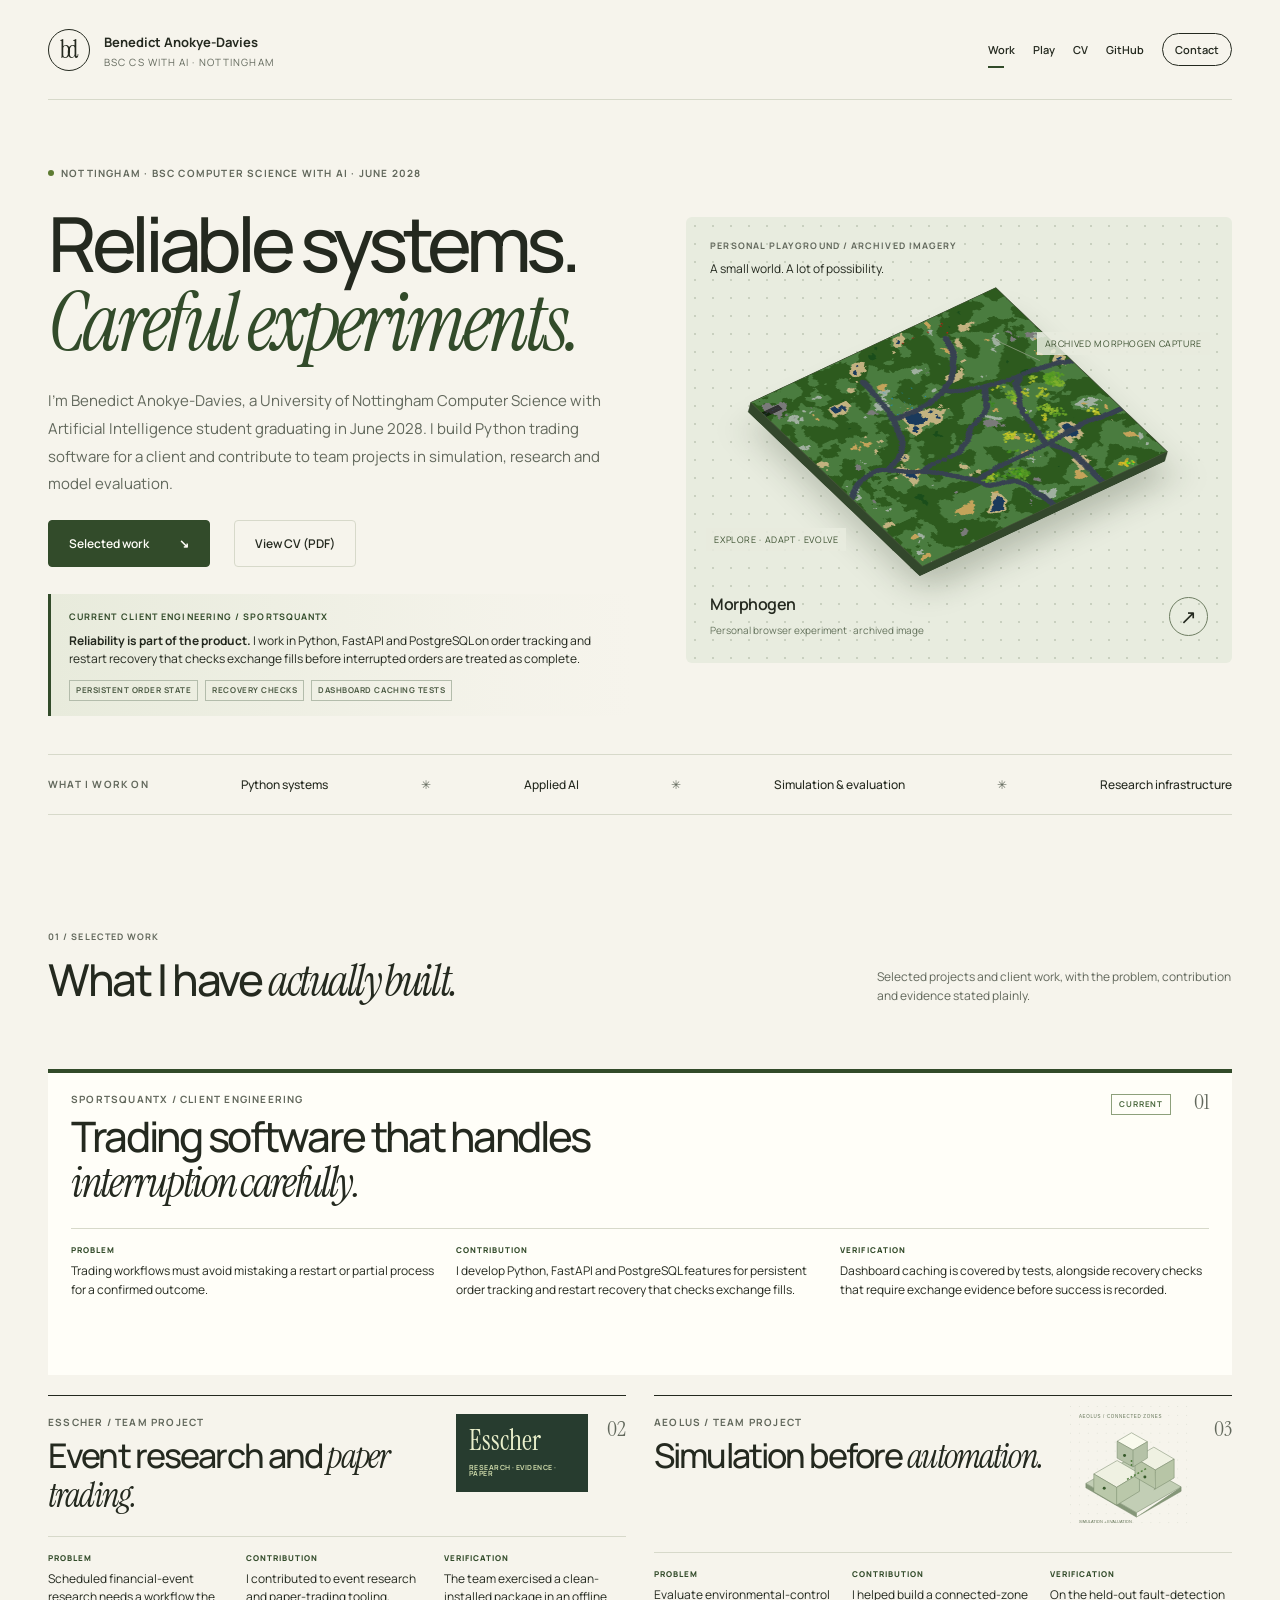
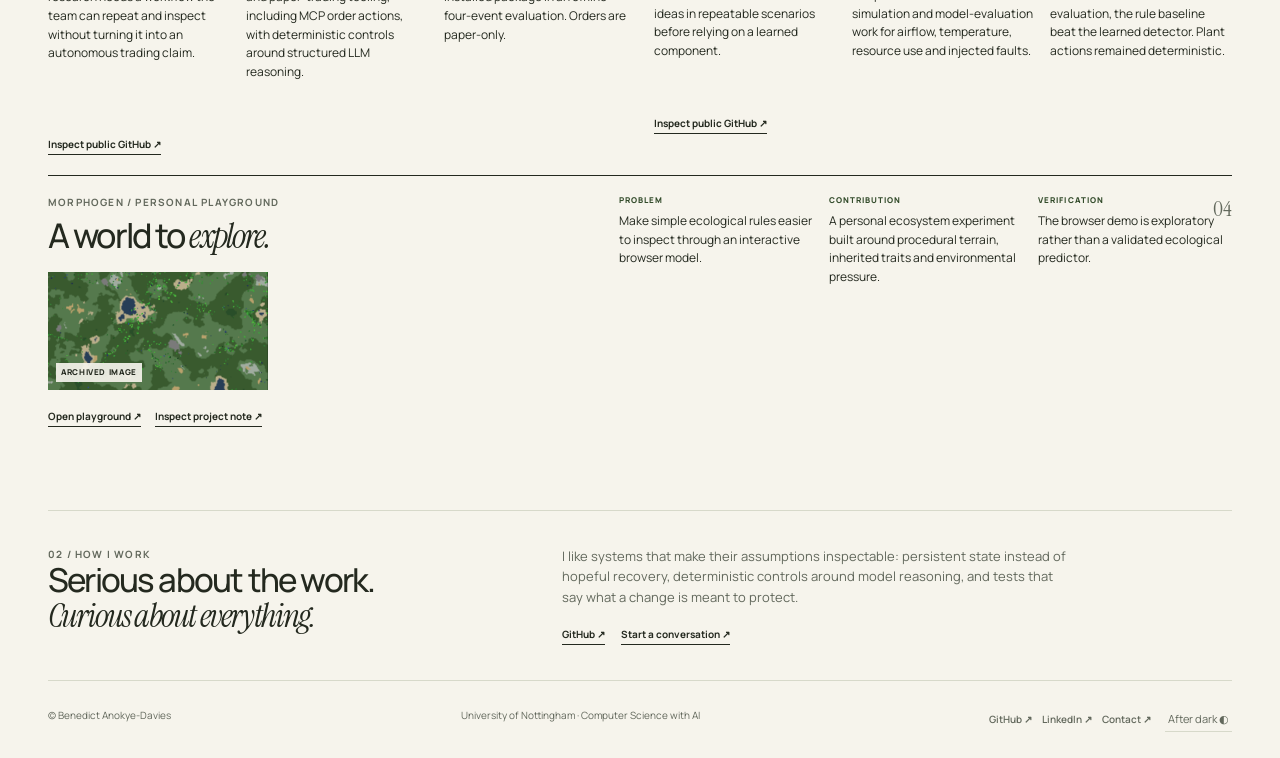
==== commit ba8a7413: "fix: route portfolio CV links to the general CV" ====
--- a/index.html
+++ b/index.html
@@ -1 +1 @@
-<!doctype html><html lang="en"><head><meta charset="utf-8"><meta name="viewport" content="width=device-width, initial-scale=1"><meta name="description" content="Portfolio of Benedict Anokye-Davies, a University of Nottingham Computer Science with Artificial Intelligence student."><title>Selected work · Benedict Anokye-Davies</title><link rel="icon" href="assets/favicon.svg" type="image/svg+xml"><link rel="stylesheet" href="style.css"></head><body><a class="skip-link" href="#main">Skip to content</a><div class="wrap"><header class="header"><a class="brand" href="index.html" aria-label="Benedict Anokye-Davies — home"><span class="monogram">bd</span><span><strong>Benedict Anokye-Davies</strong><small>BSc CS with AI · Nottingham</small></span></a><nav class="nav recruiter-nav" aria-label="Main navigation"><a class="active" href="index.html#work">Work</a><a class="" href="demo.html">Play</a><a href="cv/latest.pdf" target="_blank" rel="noopener">CV</a><a href="https://github.com/bbeennyy860-cyber" target="_blank" rel="noopener">GitHub</a><a class="contact-link" href="mailto:benanokye577@gmail.com">Contact</a></nav></header><main id="main"><section class="hero recruiter-hero"><div class="hero-copy"><div class="meta"><span class="dot"></span>NOTTINGHAM · BSC COMPUTER SCIENCE WITH AI · JUNE 2028</div><h1>Reliable systems.<br><i>Careful experiments.</i></h1><p>I'm Benedict Anokye-Davies, a University of Nottingham Computer Science with Artificial Intelligence student graduating in June 2028. I build Python trading software for a client and contribute to team projects in simulation, research and model evaluation.</p><div class="actions"><a class="button" href="#work">Selected work <span>↘</span></a></div><aside class="client-brief" aria-label="Current SportsQuantX client work"><div class="meta">CURRENT CLIENT ENGINEERING / SPORTSQUANTX</div><p><strong>Reliability is part of the product.</strong> I work in Python, FastAPI and PostgreSQL on order tracking and restart recovery that checks exchange fills before interrupted orders are treated as complete.</p><div class="client-tags"><span>Persistent order state</span><span>Recovery checks</span><span>Dashboard caching tests</span></div></aside></div><div class="hero-art" aria-label="Stylised presentation of archived Morphogen simulation imagery"><div class="art-title"><div class="meta">PERSONAL PLAYGROUND / ARCHIVED IMAGERY</div><div style="font-size:12px;margin-top:5px">A small world. A lot of possibility.</div></div><div class="specimen"></div><div class="art-note n1"><span class="annotation-line"></span>ARCHIVED MORPHOGEN CAPTURE</div><div class="art-note n2">EXPLORE · ADAPT · EVOLVE</div><div class="art-caption"><div><strong>Morphogen</strong><small>Personal browser experiment · archived image</small></div><a class="circle-link" href="demo.html" aria-label="Open Morphogen playground">↗</a></div></div></section><div class="ticker recruiter-ticker"><span class="meta">WHAT I WORK ON</span><b>Python systems</b><span>✳</span><b>Applied AI</b><span>✳</span><b>Simulation & evaluation</b><span>✳</span><b>Research infrastructure</b></div><section id="work" class="recruiter-work"><div class="section-head"><div><div class="meta">01 / SELECTED WORK</div><h2>What I have <i>actually built.</i></h2></div><p class="work-deck">Selected projects and client work, with the problem, contribution and evidence stated plainly.</p></div><div class="case-ledger"><article class="case-note client-note"><div class="case-number">01</div><div class="case-header"><div><div class="meta">SPORTSQUANTX / CLIENT ENGINEERING</div><h3>Trading software that handles <i>interruption carefully.</i></h3></div><span class="case-status">Current</span></div><div class="case-body"><div><small>Problem</small><p>Trading workflows must avoid mistaking a restart or partial process for a confirmed outcome.</p></div><div><small>Contribution</small><p>I develop Python, FastAPI and PostgreSQL features for persistent order tracking and restart recovery that checks exchange fills.</p></div><div><small>Verification</small><p>Dashboard caching is covered by tests, alongside recovery checks that require exchange evidence before success is recorded.</p></div></div></article><article class="case-note esscher-note"><div class="case-number">02</div><div class="case-header"><div><div class="meta">ESSCHER / TEAM PROJECT</div><h3>Event research and <i>paper trading.</i></h3></div><div class="project-mark">Esscher<span>research · evidence · paper</span></div></div><div class="case-body"><div><small>Problem</small><p>Scheduled financial-event research needs a workflow the team can repeat and inspect without turning it into an autonomous trading claim.</p></div><div><small>Contribution</small><p>I contributed to event research and paper-trading tooling, including MCP order actions, with deterministic controls around structured LLM reasoning.</p></div><div><small>Verification</small><p>The team exercised a clean-installed package in an offline four-event evaluation. Orders are paper-only.</p></div></div><div class="case-actions"><a href="https://github.com/bbeennyy860-cyber" target="_blank" rel="noopener">Inspect public GitHub ↗</a></div></article><article class="case-note aeolus-note"><div class="case-number">03</div><div class="case-header"><div><div class="meta">AEOLUS / TEAM PROJECT</div><h3>Simulation before <i>automation.</i></h3></div><div class="aeolus-mark"><svg viewBox="0 0 250 250" role="img" aria-label="Conceptual connected-zone diagram for AEOLUS"><defs><pattern id="grid" width="18" height="18" patternUnits="userSpaceOnUse"><circle cx="1" cy="1" r=".7" fill="#a8b49d"/></pattern></defs><rect width="250" height="250" fill="url(#grid)"/><g stroke="#718465" stroke-width="1"><path d="M32 156 122 105 224 163 134 215Z" fill="#c2ceb5"/><path d="M32 156v9l102 59v-9M134 224l90-52v-9" fill="#859779"/><path d="m48 137 47-27 45 26-46 28Z" fill="#eff1e2"/><path d="m48 137v36l46 27v-36Zm46 27 46-28v36l-46 28" fill="#bac8aa"/><path d="m131 105 38-22 41 24-38 22Z" fill="#eff1e2"/><path d="m131 105v38l41 24v-38Zm41 24 38-22v38l-41 24" fill="#b7c5a6"/><path d="m95 71 29-17 32 18-29 17Z" fill="#f9faed"/><path d="m95 71v34l32 18V89Zm32 18 29-17v33l-29 18" fill="#b5c2a7"/><path d="m115 148 39-22M124 121v-13" fill="none" stroke="#527f3e" stroke-width="3" stroke-dasharray="4 4"/></g><g fill="#36592a"><circle cx="69" cy="166" r="3"/><circle cx="151" cy="143" r="3"/><circle cx="110" cy="100" r="3"/></g><text x="18" y="25" fill="#647457" font-family="Arial" font-size="9" letter-spacing="1.4">AEOLUS / CONNECTED ZONES</text><text x="18" y="235" fill="#647457" font-family="Arial" font-size="8">SIMULATION + EVALUATION</text></svg></div></div><div class="case-body"><div><small>Problem</small><p>Evaluate environmental-control ideas in repeatable scenarios before relying on a learned component.</p></div><div><small>Contribution</small><p>I helped build a connected-zone simulation and model-evaluation work for airflow, temperature, resource use and injected faults.</p></div><div><small>Verification</small><p>On the held-out fault-detection evaluation, the rule baseline beat the learned detector. Plant actions remained deterministic.</p></div></div><div class="case-actions"><a href="https://github.com/bbeennyy860-cyber" target="_blank" rel="noopener">Inspect public GitHub ↗</a></div></article><article class="case-note morphogen-note"><div class="case-number">04</div><div class="case-header"><div><div class="meta">MORPHOGEN / PERSONAL PLAYGROUND</div><h3>A world to <i>explore.</i></h3></div><a class="morphogen-thumb" href="demo.html"><img src="assets/ecosystem.png" alt="Archived Morphogen simulation capture"><span>Archived image</span></a></div><div class="case-body"><div><small>Problem</small><p>Make simple ecological rules easier to inspect through an interactive browser model.</p></div><div><small>Contribution</small><p>A personal ecosystem experiment built around procedural terrain, inherited traits and environmental pressure.</p></div><div><small>Verification</small><p>The browser demo is exploratory rather than a validated ecological predictor.</p></div></div><div class="case-actions"><a href="demo.html">Open playground ↗</a><a href="project.html">Inspect project note ↗</a></div></article></div></section><section id="about" class="about-strip recruiter-about"><div><div class="meta">02 / HOW I WORK</div><h2>Serious about the work.<br><i>Curious about everything.</i></h2></div><div><p>I like systems that make their assumptions inspectable: persistent state instead of hopeful recovery, deterministic controls around model reasoning, and tests that say what a change is meant to protect.</p><div class="about-links"><a href="https://github.com/bbeennyy860-cyber" target="_blank" rel="noopener">GitHub ↗</a><a href="mailto:benanokye577@gmail.com">Start a conversation ↗</a></div></div></section></main><footer class="footer recruiter-footer"><span>© Benedict Anokye-Davies</span><span>University of Nottingham · Computer Science with AI</span><span class="footer-links"><a href="https://github.com/bbeennyy860-cyber" target="_blank" rel="noopener">GitHub ↗</a><a href="https://www.linkedin.com/in/benedict-anokye-davies/" target="_blank" rel="noopener">LinkedIn ↗</a><a href="mailto:benanokye577@gmail.com">Contact ↗</a><button class="theme-toggle" type="button" aria-label="Switch visual direction">After dark ◐</button></span></footer></div><script src="app.js"></script></body></html>+<!doctype html><html lang="en"><head><meta charset="utf-8"><meta name="viewport" content="width=device-width, initial-scale=1"><meta name="description" content="Portfolio of Benedict Anokye-Davies, a University of Nottingham Computer Science with Artificial Intelligence student."><title>Selected work · Benedict Anokye-Davies</title><link rel="icon" href="assets/favicon.svg" type="image/svg+xml"><link rel="stylesheet" href="style.css"></head><body><a class="skip-link" href="#main">Skip to content</a><div class="wrap"><header class="header"><a class="brand" href="index.html" aria-label="Benedict Anokye-Davies — home"><span class="monogram">bd</span><span><strong>Benedict Anokye-Davies</strong><small>BSc CS with AI · Nottingham</small></span></a><nav class="nav recruiter-nav" aria-label="Main navigation"><a class="active" href="index.html#work">Work</a><a class="" href="demo.html">Play</a><a href="cv/latest.pdf" target="_blank" rel="noopener">CV</a><a href="https://github.com/bbeennyy860-cyber" target="_blank" rel="noopener">GitHub</a><a class="contact-link" href="mailto:benanokye577@gmail.com">Contact</a></nav></header><main id="main"><section class="hero recruiter-hero"><div class="hero-copy"><div class="meta"><span class="dot"></span>NOTTINGHAM · BSC COMPUTER SCIENCE WITH AI · JUNE 2028</div><h1>Reliable systems.<br><i>Careful experiments.</i></h1><p>I'm Benedict Anokye-Davies, a University of Nottingham Computer Science with Artificial Intelligence student graduating in June 2028. I build Python trading software for a client and contribute to team projects in simulation, research and model evaluation.</p><div class="actions"><a class="button" href="#work">Selected work <span>↘</span></a><a class="button secondary" href="cv/latest.pdf">View CV (PDF)</a></div><aside class="client-brief" aria-label="Current SportsQuantX client work"><div class="meta">CURRENT CLIENT ENGINEERING / SPORTSQUANTX</div><p><strong>Reliability is part of the product.</strong> I work in Python, FastAPI and PostgreSQL on order tracking and restart recovery that checks exchange fills before interrupted orders are treated as complete.</p><div class="client-tags"><span>Persistent order state</span><span>Recovery checks</span><span>Dashboard caching tests</span></div></aside></div><div class="hero-art" aria-label="Stylised presentation of archived Morphogen simulation imagery"><div class="art-title"><div class="meta">PERSONAL PLAYGROUND / ARCHIVED IMAGERY</div><div style="font-size:12px;margin-top:5px">A small world. A lot of possibility.</div></div><div class="specimen"></div><div class="art-note n1"><span class="annotation-line"></span>ARCHIVED MORPHOGEN CAPTURE</div><div class="art-note n2">EXPLORE · ADAPT · EVOLVE</div><div class="art-caption"><div><strong>Morphogen</strong><small>Personal browser experiment · archived image</small></div><a class="circle-link" href="demo.html" aria-label="Open Morphogen playground">↗</a></div></div></section><div class="ticker recruiter-ticker"><span class="meta">WHAT I WORK ON</span><b>Python systems</b><span>✳</span><b>Applied AI</b><span>✳</span><b>Simulation & evaluation</b><span>✳</span><b>Research infrastructure</b></div><section id="work" class="recruiter-work"><div class="section-head"><div><div class="meta">01 / SELECTED WORK</div><h2>What I have <i>actually built.</i></h2></div><p class="work-deck">Selected projects and client work, with the problem, contribution and evidence stated plainly.</p></div><div class="case-ledger"><article class="case-note client-note"><div class="case-number">01</div><div class="case-header"><div><div class="meta">SPORTSQUANTX / CLIENT ENGINEERING</div><h3>Trading software that handles <i>interruption carefully.</i></h3></div><span class="case-status">Current</span></div><div class="case-body"><div><small>Problem</small><p>Trading workflows must avoid mistaking a restart or partial process for a confirmed outcome.</p></div><div><small>Contribution</small><p>I develop Python, FastAPI and PostgreSQL features for persistent order tracking and restart recovery that checks exchange fills.</p></div><div><small>Verification</small><p>Dashboard caching is covered by tests, alongside recovery checks that require exchange evidence before success is recorded.</p></div></div></article><article class="case-note esscher-note"><div class="case-number">02</div><div class="case-header"><div><div class="meta">ESSCHER / TEAM PROJECT</div><h3>Event research and <i>paper trading.</i></h3></div><div class="project-mark">Esscher<span>research · evidence · paper</span></div></div><div class="case-body"><div><small>Problem</small><p>Scheduled financial-event research needs a workflow the team can repeat and inspect without turning it into an autonomous trading claim.</p></div><div><small>Contribution</small><p>I contributed to event research and paper-trading tooling, including MCP order actions, with deterministic controls around structured LLM reasoning.</p></div><div><small>Verification</small><p>The team exercised a clean-installed package in an offline four-event evaluation. Orders are paper-only.</p></div></div><div class="case-actions"><a href="https://github.com/bbeennyy860-cyber" target="_blank" rel="noopener">Inspect public GitHub ↗</a></div></article><article class="case-note aeolus-note"><div class="case-number">03</div><div class="case-header"><div><div class="meta">AEOLUS / TEAM PROJECT</div><h3>Simulation before <i>automation.</i></h3></div><div class="aeolus-mark"><svg viewBox="0 0 250 250" role="img" aria-label="Conceptual connected-zone diagram for AEOLUS"><defs><pattern id="grid" width="18" height="18" patternUnits="userSpaceOnUse"><circle cx="1" cy="1" r=".7" fill="#a8b49d"/></pattern></defs><rect width="250" height="250" fill="url(#grid)"/><g stroke="#718465" stroke-width="1"><path d="M32 156 122 105 224 163 134 215Z" fill="#c2ceb5"/><path d="M32 156v9l102 59v-9M134 224l90-52v-9" fill="#859779"/><path d="m48 137 47-27 45 26-46 28Z" fill="#eff1e2"/><path d="m48 137v36l46 27v-36Zm46 27 46-28v36l-46 28" fill="#bac8aa"/><path d="m131 105 38-22 41 24-38 22Z" fill="#eff1e2"/><path d="m131 105v38l41 24v-38Zm41 24 38-22v38l-41 24" fill="#b7c5a6"/><path d="m95 71 29-17 32 18-29 17Z" fill="#f9faed"/><path d="m95 71v34l32 18V89Zm32 18 29-17v33l-29 18" fill="#b5c2a7"/><path d="m115 148 39-22M124 121v-13" fill="none" stroke="#527f3e" stroke-width="3" stroke-dasharray="4 4"/></g><g fill="#36592a"><circle cx="69" cy="166" r="3"/><circle cx="151" cy="143" r="3"/><circle cx="110" cy="100" r="3"/></g><text x="18" y="25" fill="#647457" font-family="Arial" font-size="9" letter-spacing="1.4">AEOLUS / CONNECTED ZONES</text><text x="18" y="235" fill="#647457" font-family="Arial" font-size="8">SIMULATION + EVALUATION</text></svg></div></div><div class="case-body"><div><small>Problem</small><p>Evaluate environmental-control ideas in repeatable scenarios before relying on a learned component.</p></div><div><small>Contribution</small><p>I helped build a connected-zone simulation and model-evaluation work for airflow, temperature, resource use and injected faults.</p></div><div><small>Verification</small><p>On the held-out fault-detection evaluation, the rule baseline beat the learned detector. Plant actions remained deterministic.</p></div></div><div class="case-actions"><a href="https://github.com/bbeennyy860-cyber" target="_blank" rel="noopener">Inspect public GitHub ↗</a></div></article><article class="case-note morphogen-note"><div class="case-number">04</div><div class="case-header"><div><div class="meta">MORPHOGEN / PERSONAL PLAYGROUND</div><h3>A world to <i>explore.</i></h3></div><a class="morphogen-thumb" href="demo.html"><img src="assets/ecosystem.png" alt="Archived Morphogen simulation capture"><span>Archived image</span></a></div><div class="case-body"><div><small>Problem</small><p>Make simple ecological rules easier to inspect through an interactive browser model.</p></div><div><small>Contribution</small><p>A personal ecosystem experiment built around procedural terrain, inherited traits and environmental pressure.</p></div><div><small>Verification</small><p>The browser demo is exploratory rather than a validated ecological predictor.</p></div></div><div class="case-actions"><a href="demo.html">Open playground ↗</a><a href="project.html">Inspect project note ↗</a></div></article></div></section><section id="about" class="about-strip recruiter-about"><div><div class="meta">02 / HOW I WORK</div><h2>Serious about the work.<br><i>Curious about everything.</i></h2></div><div><p>I like systems that make their assumptions inspectable: persistent state instead of hopeful recovery, deterministic controls around model reasoning, and tests that say what a change is meant to protect.</p><div class="about-links"><a href="https://github.com/bbeennyy860-cyber" target="_blank" rel="noopener">GitHub ↗</a><a href="mailto:benanokye577@gmail.com">Start a conversation ↗</a></div></div></section></main><footer class="footer recruiter-footer"><span>© Benedict Anokye-Davies</span><span>University of Nottingham · Computer Science with AI</span><span class="footer-links"><a href="https://github.com/bbeennyy860-cyber" target="_blank" rel="noopener">GitHub ↗</a><a href="https://www.linkedin.com/in/benedict-anokye-davies/" target="_blank" rel="noopener">LinkedIn ↗</a><a href="mailto:benanokye577@gmail.com">Contact ↗</a><button class="theme-toggle" type="button" aria-label="Switch visual direction">After dark ◐</button></span></footer></div><script src="app.js"></script></body></html>
